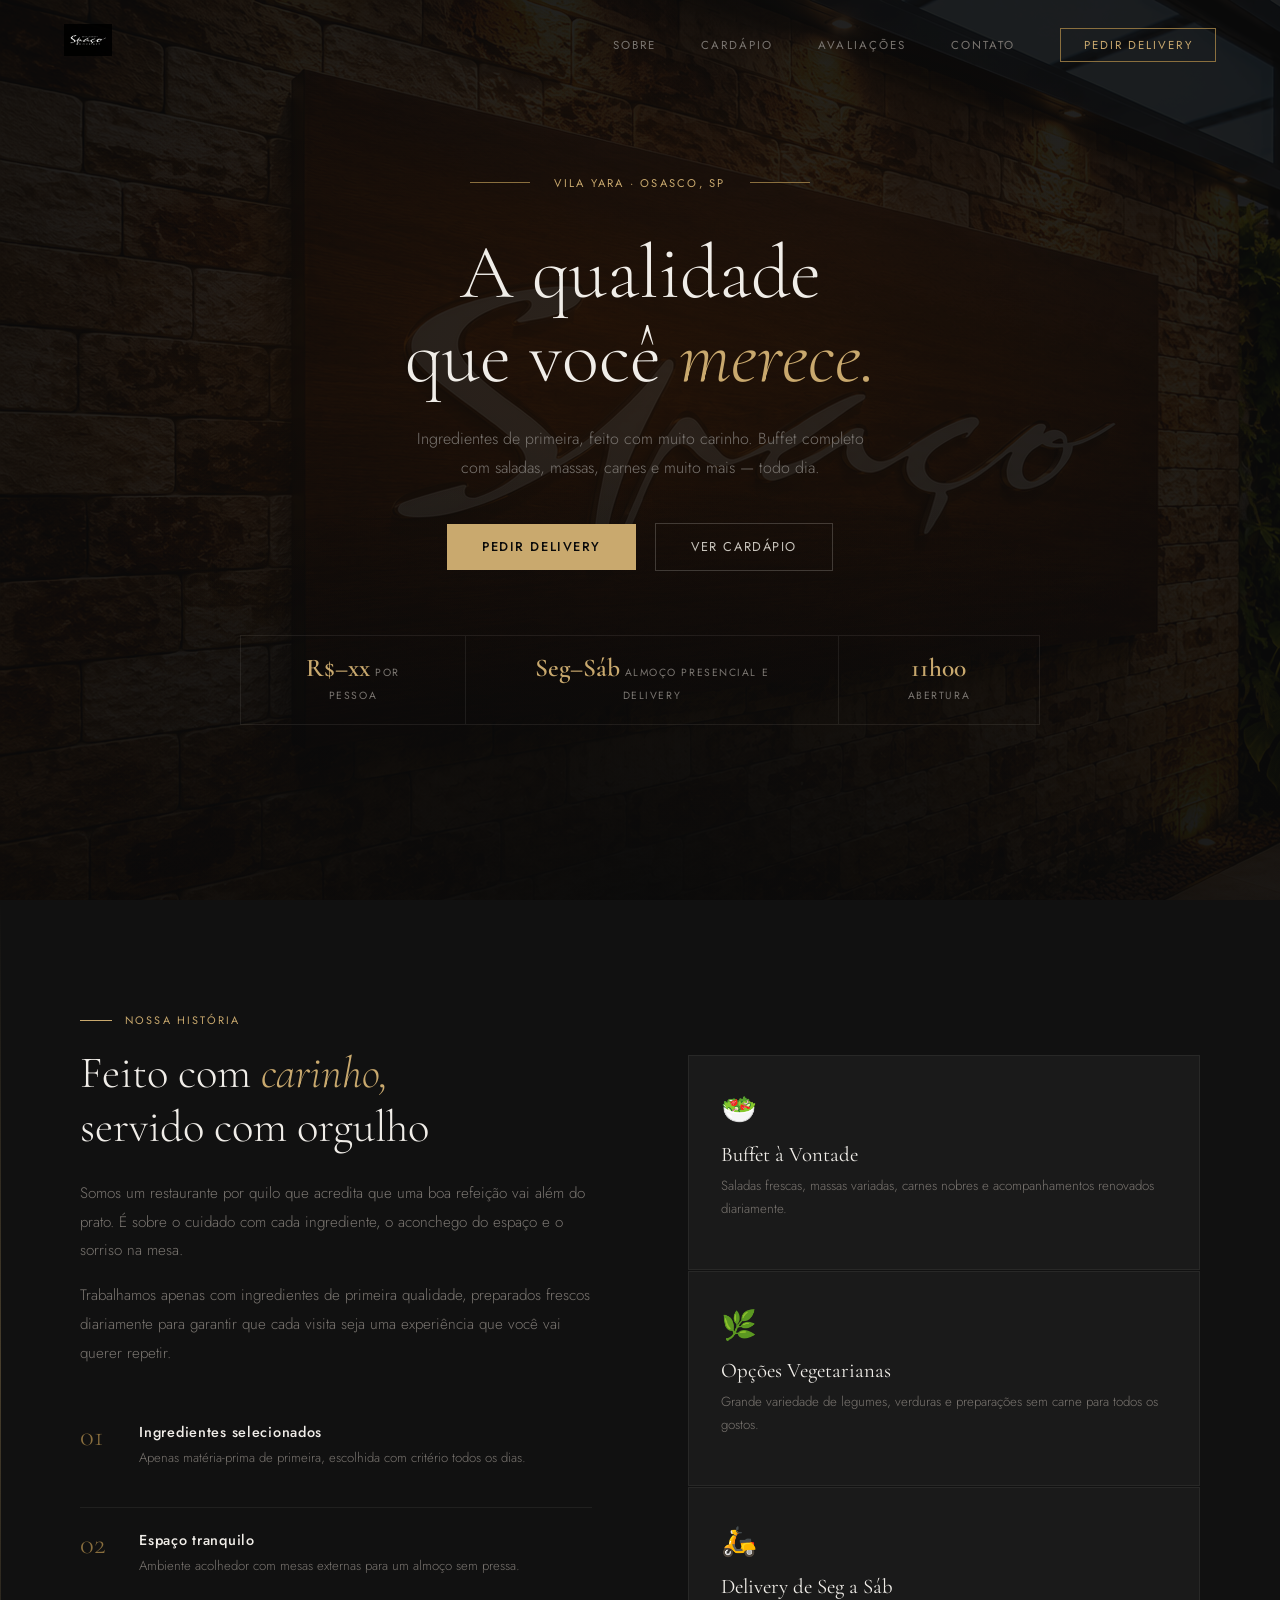
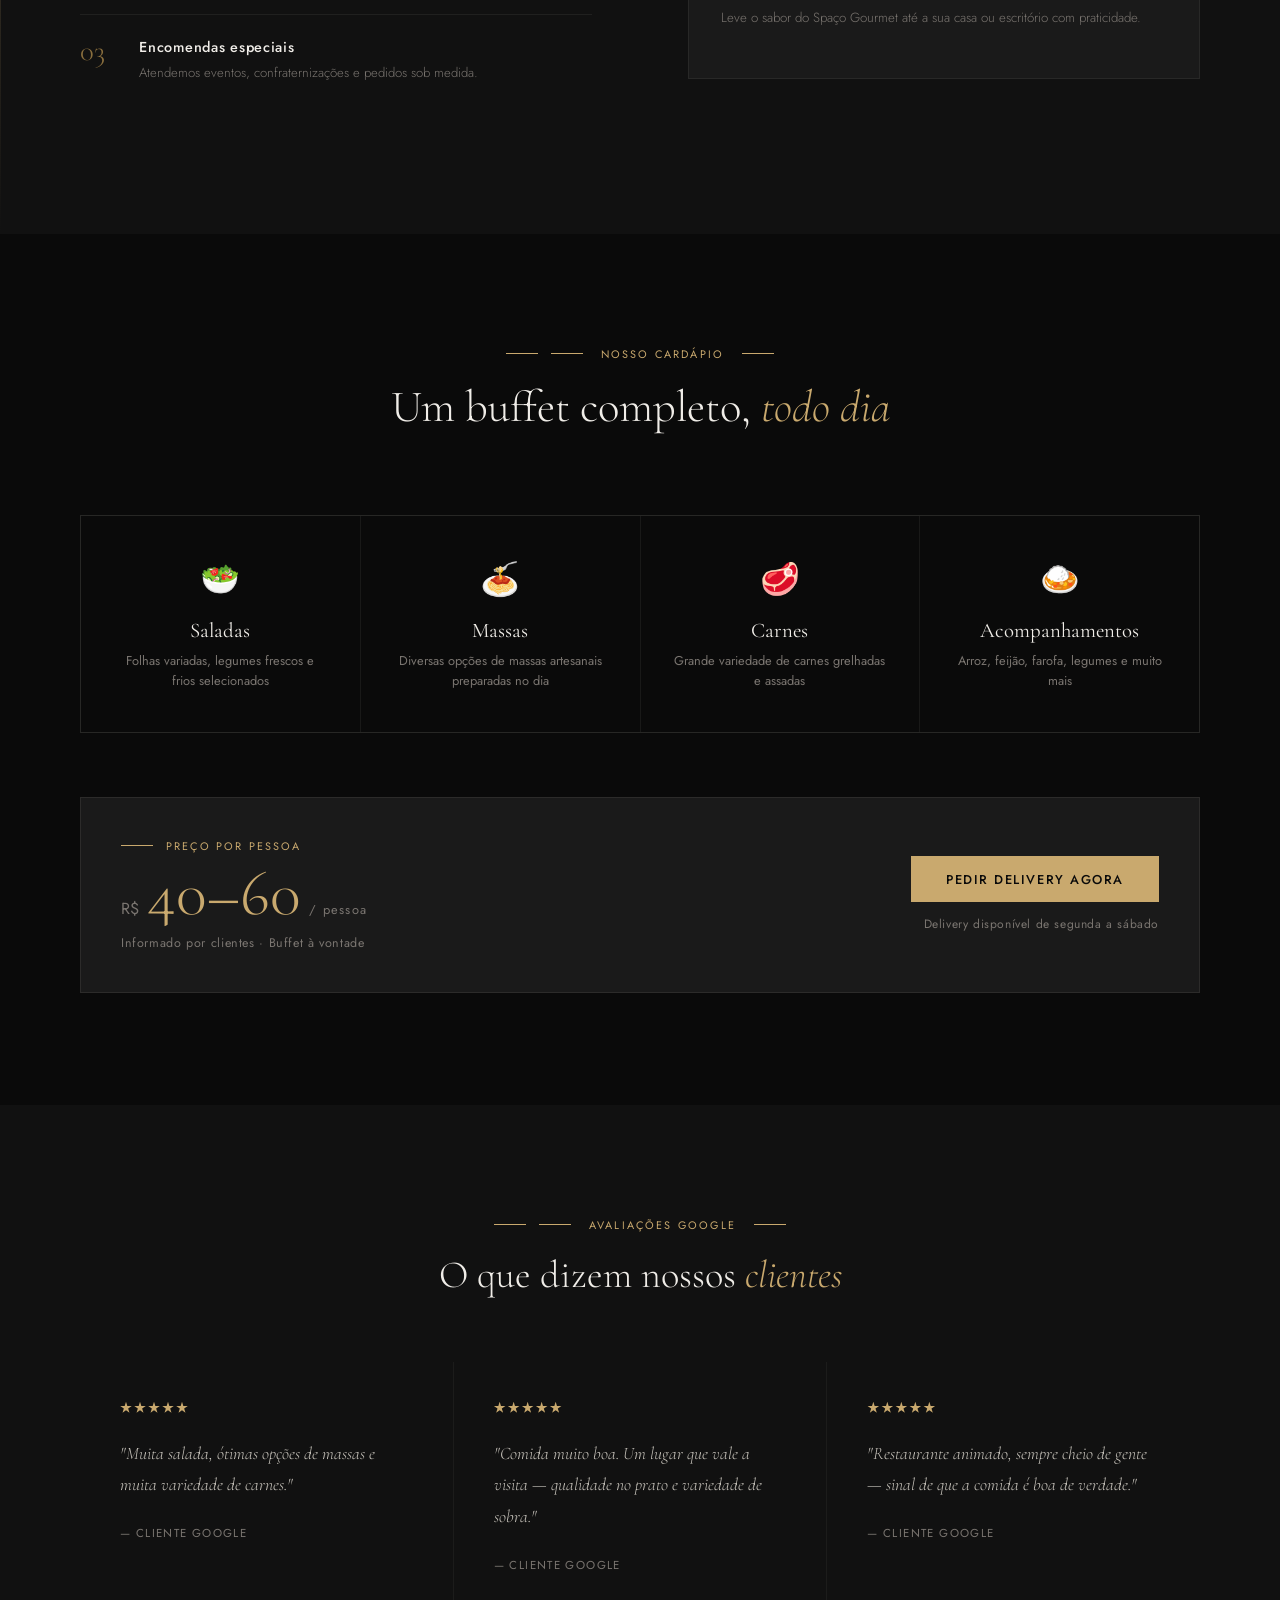
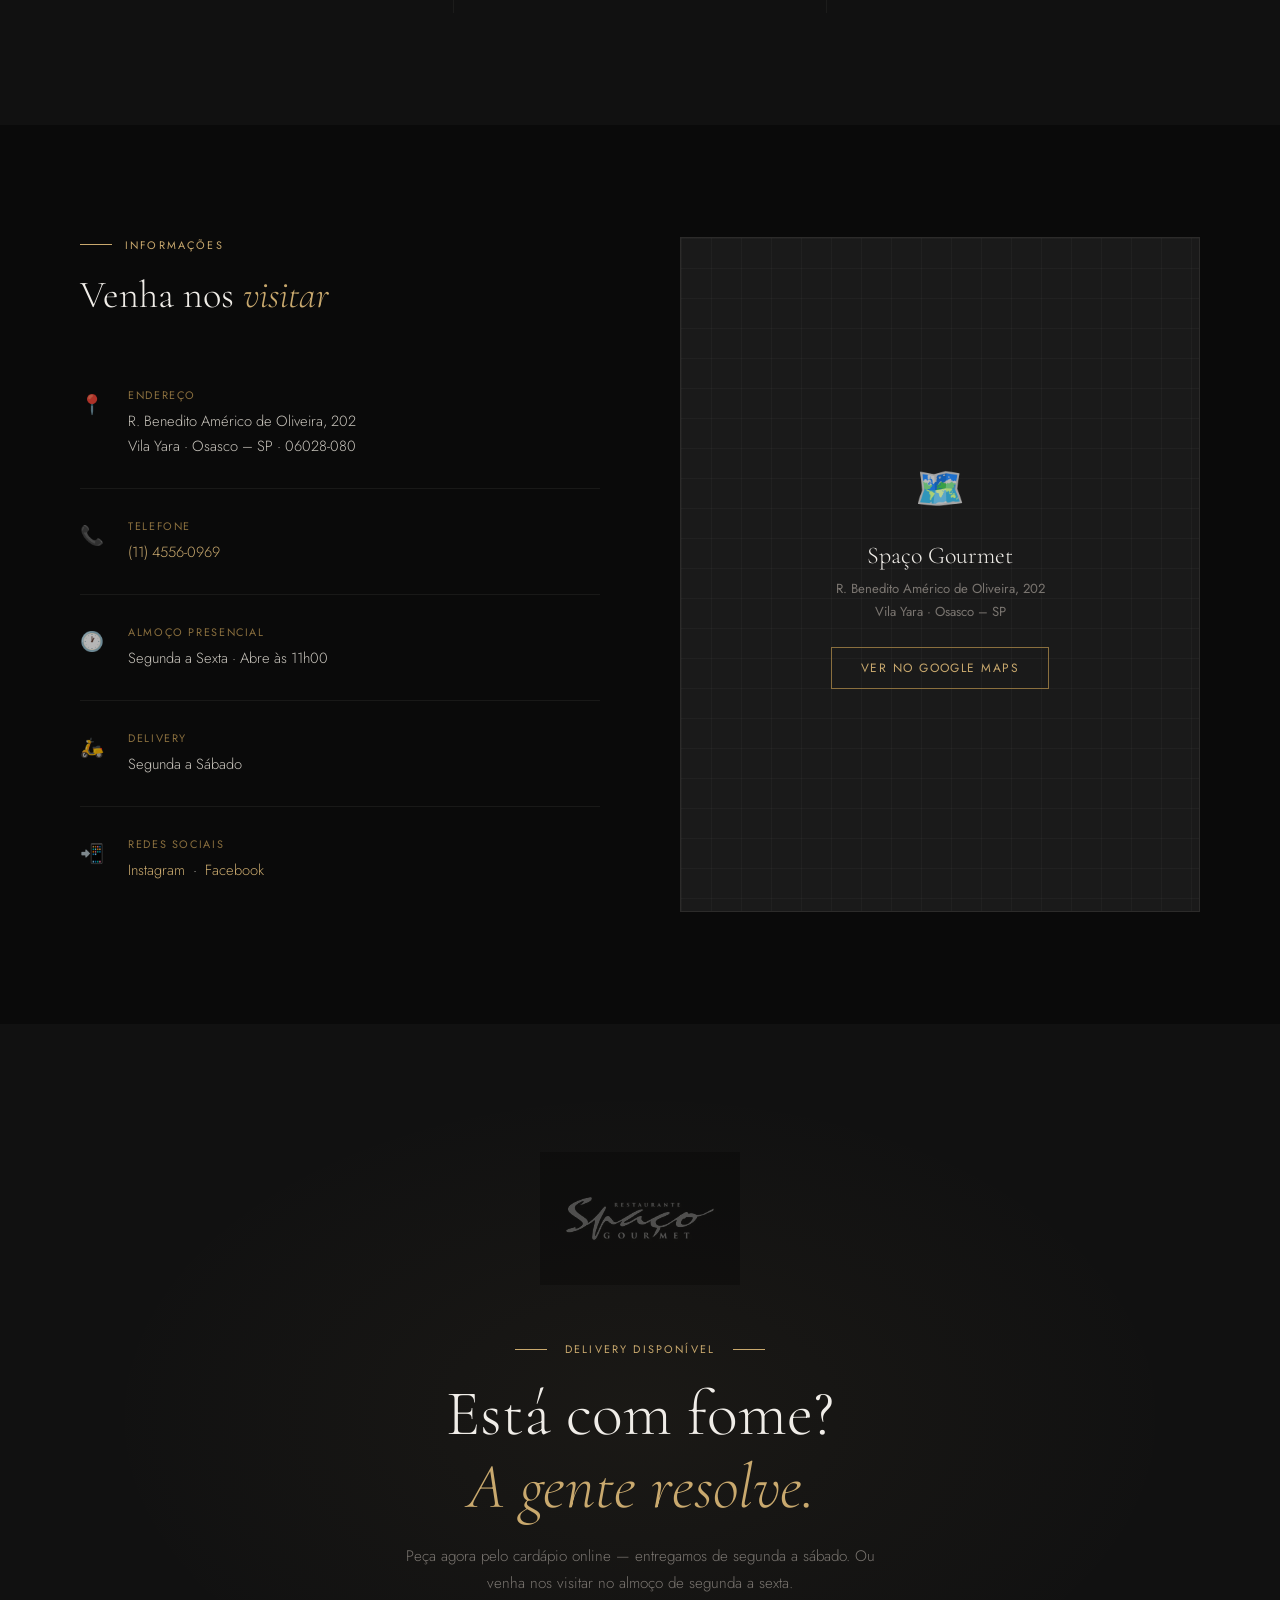
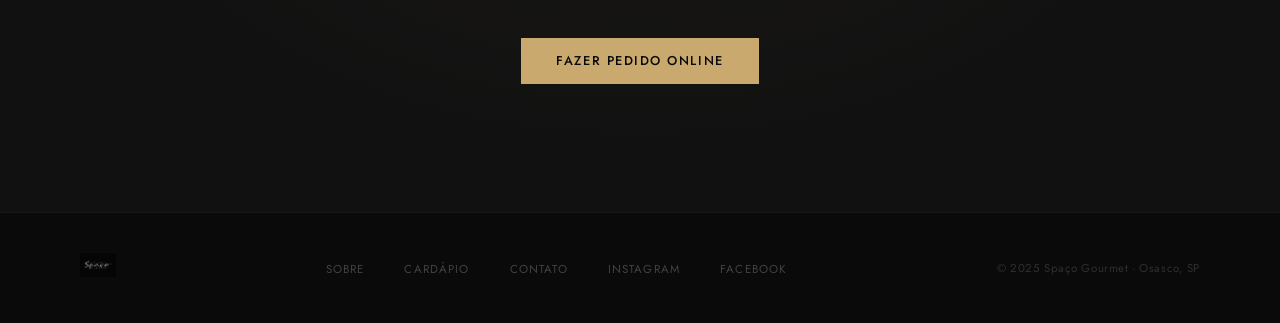
==== index.html @ a215fecb "primeiro commit" ====
<!DOCTYPE html>
<html lang="pt-BR">
<head>
<meta charset="UTF-8">
<meta name="viewport" content="width=device-width, initial-scale=1.0">
<title>Spaço Gourmet Restaurante</title>
<link rel="preconnect" href="https://fonts.googleapis.com">
<link href="https://fonts.googleapis.com/css2?family=Cormorant+Garamond:ital,wght@0,300;0,400;0,600;1,300;1,400&family=Jost:wght@300;400;500&display=swap" rel="stylesheet">
<link rel="stylesheet" href="assets/css/home.css">
</head>
<body>

<nav id="nav">
  <a href="#" class="nav-logo"><img src="[data-uri]" alt="Spaço Gourmet Restaurante"></a>
  <ul class="nav-links">
    <li><a href="#sobre">Sobre</a></li>
    <li><a href="#cardapio">Cardápio</a></li>
    <li><a href="#avaliacoes">Avaliações</a></li>
    <li><a href="#contato">Contato</a></li>
    <li><a href="https://pedido.anota.ai/cart?access_token=eyJhbGciOiJIUzI1NiIsInR5cCI6IkpXVCJ9.eyJpZGNsaWVudCI6IjY3OTEwYTFlM2VjZjJmMDAxMDUzMmM5YiIsImlkcGFnZSI6IjY3NDljMWNjMTE3Y2YwMDAxOTgwY2Q4NSIsImlhdCI6MTczNzczNzMyNX0.fIODu4HVUvWl1i528f33wzNAoRnp4BIm-dpuX-pwweQ" class="nav-cta" target="_blank">Pedir Delivery</a></li>
  </ul>
</nav>

<!-- HERO -->
<section class="hero">
  <div class="hero-bg"></div>
  <div class="hero-lines"></div>
  <div class="hero-vignette"></div>
  <div class="hero-content">
    <div class="hero-divider">
      <span></span>
      <p>Vila Yara · Osasco, SP</p>
      <span></span>
    </div>
    <h1>A qualidade<br>que você <em>merece.</em></h1>
    <p class="lead">Ingredientes de primeira, feito com muito carinho. Buffet completo com saladas, massas, carnes e muito mais — todo dia.</p>
    <div class="hero-actions">
      <a href="https://pedido.anota.ai/cart?access_token=eyJhbGciOiJIUzI1NiIsInR5cCI6IkpXVCJ9.eyJpZGNsaWVudCI6IjY3OTEwYTFlM2VjZjJmMDAxMDUzMmM5YiIsImlkcGFnZSI6IjY3NDljMWNjMTE3Y2YwMDAxOTgwY2Q4NSIsImlhdCI6MTczNzczNzMyNX0.fIODu4HVUvWl1i528f33wzNAoRnp4BIm-dpuX-pwweQ" class="btn-gold" target="_blank">Pedir Delivery</a>
      <a href="#cardapio" class="btn-ghost">Ver Cardápio</a>
    </div>
    <ul class="hero-stats">
      <li class="stat-item">
        <span class="stat-num">R$–xx</span>
        <span class="stat-label">por pessoa</span>
      </li>
      <li class="stat-item">
        <span class="stat-num">Seg–Sáb</span>
        <span class="stat-label">almoço presencial e Delivery</span>
      </li>
      <li class="stat-item">
        <span class="stat-num">11h00</span>
        <span class="stat-label">abertura</span>
      </li>
      
    </ul>
  </div>
</section>

<!-- SOBRE -->
<section class="about" id="sobre">
  <div>
    <span class="label-tag">Nossa história</span>
    <h2>Feito com <em>carinho,</em><br>servido com orgulho</h2>
    <p>Somos um restaurante por quilo que acredita que uma boa refeição vai além do prato. É sobre o cuidado com cada ingrediente, o aconchego do espaço e o sorriso na mesa.</p>
    <p>Trabalhamos apenas com ingredientes de primeira qualidade, preparados frescos diariamente para garantir que cada visita seja uma experiência que você vai querer repetir.</p>
    <div class="about-features">
      <div class="af-item reveal">
        <div class="af-num">01</div>
        <div class="af-text">
          <h4>Ingredientes selecionados</h4>
          <p>Apenas matéria-prima de primeira, escolhida com critério todos os dias.</p>
        </div>
      </div>
      <div class="af-item reveal">
        <div class="af-num">02</div>
        <div class="af-text">
          <h4>Espaço tranquilo</h4>
          <p>Ambiente acolhedor com mesas externas para um almoço sem pressa.</p>
        </div>
      </div>
      <div class="af-item reveal">
        <div class="af-num">03</div>
        <div class="af-text">
          <h4>Encomendas especiais</h4>
          <p>Atendemos eventos, confraternizações e pedidos sob medida.</p>
        </div>
      </div>
    </div>
  </div>
  <div class="about-right">
    <div class="about-card reveal">
      <span class="card-icon">🥗</span>
      <h3>Buffet à Vontade</h3>
      <p>Saladas frescas, massas variadas, carnes nobres e acompanhamentos renovados diariamente.</p>
    </div>
    <div class="about-card reveal">
      <span class="card-icon">🌿</span>
      <h3>Opções Vegetarianas</h3>
      <p>Grande variedade de legumes, verduras e preparações sem carne para todos os gostos.</p>
    </div>
    <div class="about-card reveal">
      <span class="card-icon">🛵</span>
      <h3>Delivery de Seg a Sáb</h3>
      <p>Leve o sabor do Spaço Gourmet até a sua casa ou escritório com praticidade.</p>
    </div>
  </div>
</section>

<!-- CARDÁPIO -->
<section class="menu" id="cardapio">
  <div class="menu-header">
    <div class="label-tag" style="justify-content:center;"><span style="width:2rem;height:1px;background:var(--gold);display:block;"></span>&nbsp;Nosso cardápio&nbsp;<span style="width:2rem;height:1px;background:var(--gold);display:block;"></span></div>
    <h2 style="font-family:'Cormorant Garamond',serif;font-size:clamp(2rem,3.5vw,3rem);font-weight:300;color:var(--off-white);line-height:1.2;">Um buffet completo, <em style="font-style:italic;color:var(--gold);">todo dia</em></h2>
  </div>
  <div class="menu-grid">
    <div class="menu-item reveal">
      <span class="mi-icon">🥗</span>
      <h3>Saladas</h3>
      <p>Folhas variadas, legumes frescos e frios selecionados</p>
    </div>
    <div class="menu-item reveal">
      <span class="mi-icon">🍝</span>
      <h3>Massas</h3>
      <p>Diversas opções de massas artesanais preparadas no dia</p>
    </div>
    <div class="menu-item reveal">
      <span class="mi-icon">🥩</span>
      <h3>Carnes</h3>
      <p>Grande variedade de carnes grelhadas e assadas</p>
    </div>
    <div class="menu-item reveal">
      <span class="mi-icon">🍛</span>
      <h3>Acompanhamentos</h3>
      <p>Arroz, feijão, farofa, legumes e muito mais</p>
    </div>
  </div>
  <div class="menu-cta-row">
    <div>
      <div class="label-tag" style="margin-bottom:0.5rem;">Preço por pessoa</div>
      <div class="price-display">
        <span class="currency">R$</span>
        <span class="amount">40–60</span>
        <span class="suffix">/ pessoa</span>
      </div>
      <p style="font-size:0.78rem;color:var(--silver-dim);margin-top:0.5rem;letter-spacing:0.05em;">Informado por clientes · Buffet à vontade</p>
    </div>
    <div style="display:flex;flex-direction:column;gap:0.8rem;align-items:flex-end;">
      <a href="https://pedido.anota.ai/cart?access_token=eyJhbGciOiJIUzI1NiIsInR5cCI6IkpXVCJ9.eyJpZGNsaWVudCI6IjY3OTEwYTFlM2VjZjJmMDAxMDUzMmM5YiIsImlkcGFnZSI6IjY3NDljMWNjMTE3Y2YwMDAxOTgwY2Q4NSIsImlhdCI6MTczNzczNzMyNX0.fIODu4HVUvWl1i528f33wzNAoRnp4BIm-dpuX-pwweQ" class="btn-gold" target="_blank">Pedir Delivery Agora</a>
      <p style="font-size:0.75rem;color:var(--silver-dim);letter-spacing:0.05em;text-align:right;">Delivery disponível de segunda a sábado</p>
    </div>
  </div>
</section>

<!-- AVALIAÇÕES -->
<section class="reviews" id="avaliacoes">
  <div class="reviews-header">
    <div class="label-tag" style="justify-content:center;"><span style="width:2rem;height:1px;background:var(--gold);display:block;"></span>&nbsp;Avaliações Google&nbsp;<span style="width:2rem;height:1px;background:var(--gold);display:block;"></span></div>
    <h2 style="font-family:'Cormorant Garamond',serif;font-size:clamp(2rem,3vw,2.8rem);font-weight:300;color:var(--off-white);">O que dizem nossos <em style="font-style:italic;color:var(--gold);">clientes</em></h2>
  </div>
  <div class="reviews-grid">
    <div class="review-card reveal">
      <div class="r-stars"><div class="r-star"></div><div class="r-star"></div><div class="r-star"></div><div class="r-star"></div><div class="r-star"></div></div>
      <p class="r-text">"Muita salada, ótimas opções de massas e muita variedade de carnes."</p>
      <div class="r-author">— Cliente Google</div>
    </div>
    <div class="review-card reveal">
      <div class="r-stars"><div class="r-star"></div><div class="r-star"></div><div class="r-star"></div><div class="r-star"></div><div class="r-star"></div></div>
      <p class="r-text">"Comida muito boa. Um lugar que vale a visita — qualidade no prato e variedade de sobra."</p>
      <div class="r-author">— Cliente Google</div>
    </div>
    <div class="review-card reveal">
      <div class="r-stars"><div class="r-star"></div><div class="r-star"></div><div class="r-star"></div><div class="r-star"></div><div class="r-star"></div></div>
      <p class="r-text">"Restaurante animado, sempre cheio de gente — sinal de que a comida é boa de verdade."</p>
      <div class="r-author">— Cliente Google</div>
    </div>
  </div>
</section>

<!-- CONTATO -->
<section class="info" id="contato">
  <div>
    <div class="label-tag">Informações</div>
    <h2 style="font-family:'Cormorant Garamond',serif;font-size:clamp(2rem,3vw,2.8rem);font-weight:300;color:var(--off-white);line-height:1.2;margin-bottom:2.5rem;">Venha nos <em style="font-style:italic;color:var(--gold);">visitar</em></h2>
    <div>
      <div class="info-row">
        <span class="ir-icon">📍</span>
        <div>
          <div class="ir-label">Endereço</div>
          <div class="ir-value">R. Benedito Américo de Oliveira, 202<br>Vila Yara · Osasco – SP · 06028-080</div>
        </div>
      </div>
      <div class="info-row">
        <span class="ir-icon">📞</span>
        <div>
          <div class="ir-label">Telefone</div>
          <div class="ir-value"><a href="tel:1145560969">(11) 4556-0969</a></div>
        </div>
      </div>
      <div class="info-row">
        <span class="ir-icon">🕐</span>
        <div>
          <div class="ir-label">Almoço presencial</div>
          <div class="ir-value">Segunda a Sexta · Abre às 11h00</div>
        </div>
      </div>
      <div class="info-row">
        <span class="ir-icon">🛵</span>
        <div>
          <div class="ir-label">Delivery</div>
          <div class="ir-value">Segunda a Sábado</div>
        </div>
      </div>
      <div class="info-row">
        <span class="ir-icon">📲</span>
        <div>
          <div class="ir-label">Redes sociais</div>
          <div class="ir-value">
            <a href="https://www.instagram.com/spacogourmetrestaurante/" target="_blank">Instagram</a> &nbsp;·&nbsp;
            <a href="https://www.facebook.com/spacogourmetrestaurante/" target="_blank">Facebook</a>
          </div>
        </div>
      </div>
    </div>
  </div>
  <div class="map-block">
    <span class="map-pin">🗺️</span>
    <h3>Spaço Gourmet</h3>
    <p>R. Benedito Américo de Oliveira, 202<br>Vila Yara · Osasco – SP</p>
    <a href="https://www.google.com/maps/search/?api=1&query=Spa%C3%A7o+Gourmet+Osasco+R.+Benedito+Am%C3%A9rico+de+Oliveira+202" target="_blank">Ver no Google Maps</a>
  </div>
</section>

<!-- CTA FINAL -->
<section class="cta-final">
  <img class="logo-bottom" src="[data-uri]" alt="">
  <div class="label-tag" style="justify-content:center;"><span style="width:2rem;height:1px;background:var(--gold);display:block;"></span>&nbsp;Delivery disponível&nbsp;<span style="width:2rem;height:1px;background:var(--gold);display:block;"></span></div>
  <h2>Está com fome?<br><em>A gente resolve.</em></h2>
  <p>Peça agora pelo cardápio online — entregamos de segunda a sábado. Ou venha nos visitar no almoço de segunda a sexta.</p>
  <a href="https://pedido.anota.ai/cart?access_token=eyJhbGciOiJIUzI1NiIsInR5cCI6IkpXVCJ9.eyJpZGNsaWVudCI6IjY3OTEwYTFlM2VjZjJmMDAxMDUzMmM5YiIsImlkcGFnZSI6IjY3NDljMWNjMTE3Y2YwMDAxOTgwY2Q4NSIsImlhdCI6MTczNzczNzMyNX0.fIODu4HVUvWl1i528f33wzNAoRnp4BIm-dpuX-pwweQ" class="btn-gold" target="_blank">Fazer Pedido Online</a>
</section>

<footer>
  <div class="footer-logo"><img src="[data-uri]" alt="Spaço Gourmet"></div>
  <ul class="footer-links">
    <li><a href="#sobre">Sobre</a></li>
    <li><a href="#cardapio">Cardápio</a></li>
    <li><a href="#contato">Contato</a></li>
    <li><a href="https://www.instagram.com/spacogourmetrestaurante/" target="_blank">Instagram</a></li>
    <li><a href="https://www.facebook.com/spacogourmetrestaurante/" target="_blank">Facebook</a></li>
  </ul>
  <div class="footer-copy">© 2025 Spaço Gourmet · Osasco, SP</div>
</footer>

<script>
const nav=document.getElementById('nav');
window.addEventListener('scroll',()=>{nav.classList.toggle('scrolled',window.scrollY>60);});
const obs=new IntersectionObserver((entries)=>{entries.forEach(e=>{if(e.isIntersecting)e.target.classList.add('visible');});},{threshold:0.12});
document.querySelectorAll('.reveal').forEach(el=>obs.observe(el));
</script>
</body>
</html>
---- assets/css/home.css ----
*,
*::before,
*::after {
    margin: 0;
    padding: 0;
    box-sizing: border-box;
}

:root {
    --black: #0A0A0A;
    --black2: #111111;
    --black3: #1A1A1A;
    --off-white: #F0EDE8;
    --silver: #C8C4BC;
    --silver-dim: #7A7570;
    --gold: #C9A96E;
    --gold-dim: #8A6F3E;
    --terracota: #B85C38;
    --red-soft: #C4604A;
}

html {
    scroll-behavior: smooth;
}

body {
    font-family: 'Jost', sans-serif;
    background: var(--black);
    color: var(--off-white);
    overflow-x: hidden;
}

/* NAV */
nav {
    position: fixed;
    top: 0;
    left: 0;
    right: 0;
    z-index: 100;
    display: flex;
    align-items: center;
    justify-content: space-between;
    padding: 1.5rem 4rem;
    transition: background 0.5s, border-color 0.5s;
    border-bottom: 1px solid transparent;
}

nav.scrolled {
    background: rgba(10, 10, 10, 0.92);
    backdrop-filter: blur(20px);
    border-color: rgba(200, 196, 188, 0.12);
}

.nav-logo img {
    height: 32px;
    opacity: 0.9;
    filter: brightness(1.1);
}

.nav-links {
    display: flex;
    gap: 2.8rem;
    list-style: none;
}

.nav-links a {
    text-decoration: none;
    color: var(--silver-dim);
    font-size: 0.72rem;
    font-weight: 400;
    letter-spacing: 0.18em;
    text-transform: uppercase;
    transition: color 0.25s;
}

.nav-links a:hover {
    color: var(--off-white);
}

.nav-cta {
    background: transparent;
    color: var(--gold) !important;
    border: 1px solid var(--gold-dim) !important;
    padding: 0.5rem 1.4rem;
    border-radius: 0;
    transition: background 0.25s, color 0.25s !important;
}

.nav-cta:hover {
    background: var(--gold) !important;
    color: var(--black) !important;
}

/* HERO */
.hero {
    min-height: 100vh;
    display: grid;
    grid-template-rows: 1fr;
    position: relative;
    overflow: hidden;
    align-items: center;
    justify-items: center;
    text-align: center;
    padding: 0 2rem;
}

.hero-bg {
    position: absolute;
    inset: 0;
    background: radial-gradient(ellipse 70% 60% at 50% 40%, #1a1008 0%, var(--black) 70%);

}

.hero-lines {
    position: absolute;
    inset: 0;
    opacity: 0.09;
    background-image: url('../img/images.png');

}

.hero-vignette {
    position: absolute;
    inset: 0;
    background: radial-gradient(ellipse 100% 80% at 50% 100%, rgba(10, 10, 10, 0.9) 0%, transparent 60%);
}

.hero-content {
    position: relative;
    z-index: 2;
    max-width: 800px;
}

.hero-logo {
    display: block;
    margin: 0 auto 3rem;
    width: min(480px, 80vw);
    opacity: 0;
    animation: fadeDown 1.2s cubic-bezier(0.16, 1, 0.3, 1) 0.2s forwards;
}

.hero-divider {
    display: flex;
    align-items: center;
    justify-content: center;
    gap: 1.5rem;
    margin-bottom: 2.5rem;
    opacity: 0;
    animation: fadeUp 1s ease 0.8s forwards;
}

.hero-divider span {
    display: block;
    width: 60px;
    height: 1px;
    background: var(--gold-dim);
}

.hero-divider p {
    font-size: 0.7rem;
    letter-spacing: 0.2em;
    text-transform: uppercase;
    color: var(--gold);
    font-weight: 400;
}

.hero h1 {
    font-family: 'Cormorant Garamond', serif;
    font-size: clamp(3rem, 6vw, 5.5rem);
    font-weight: 300;
    line-height: 1.1;
    color: var(--off-white);
    margin-bottom: 1.5rem;
    opacity: 0;
    animation: fadeUp 1s ease 1s forwards;
}

.hero h1 em {
    font-style: italic;
    color: var(--gold);
}

.hero p.lead {
    font-size: 1rem;
    line-height: 1.85;
    color: var(--silver-dim);
    max-width: 480px;
    margin: 0 auto 2.5rem;
    font-weight: 300;
    opacity: 0;
    animation: fadeUp 1s ease 1.1s forwards;
}

.hero-actions {
    display: flex;
    gap: 1.2rem;
    align-items: center;
    justify-content: center;
    flex-wrap: wrap;
    opacity: 0;
    animation: fadeUp 1s ease 1.2s forwards;
}

.btn-gold {
    background: var(--gold);
    color: var(--black);
    padding: 0.85rem 2.2rem;
    border-radius: 0;
    text-decoration: none;
    font-weight: 500;
    font-size: 0.8rem;
    letter-spacing: 0.12em;
    text-transform: uppercase;
    transition: background 0.25s, transform 0.25s;
    display: inline-block;
}

.btn-gold:hover {
    background: var(--off-white);
    transform: translateY(-2px);
}

.btn-ghost {
    color: var(--silver);
    padding: 0.85rem 2.2rem;
    border-radius: 0;
    text-decoration: none;
    font-weight: 400;
    font-size: 0.8rem;
    letter-spacing: 0.12em;
    text-transform: uppercase;
    border: 1px solid rgba(200, 196, 188, 0.25);
    transition: all 0.25s;
    display: inline-block;
}

.btn-ghost:hover {
    border-color: var(--silver);
    color: var(--off-white);
    transform: translateY(-2px);
}

.hero-stats {
    display: flex;
    gap: 0;
    margin-top: 4rem;
    justify-content: center;
    border: 1px solid rgba(200, 196, 188, 0.1);
    opacity: 0;
    animation: fadeUp 1s ease 1.4s forwards;
    width: fit-content;
    margin-left: auto;
    margin-right: auto;
}

.stat-item {
    padding: 1.2rem 2.5rem;
    text-align: center;
    border-right: 1px solid rgba(200, 196, 188, 0.1);
    list-style: none;
}

.stat-item:last-child {
    border-right: none;
}

.stat-num {
    font-family: 'Cormorant Garamond', serif;
    font-size: 1.6rem;
    font-weight: 600;
    color: var(--gold);
    line-height: 1;
}

.stat-label {
    font-size: 0.65rem;
    letter-spacing: 0.15em;
    text-transform: uppercase;
    color: var(--silver-dim);
    margin-top: 4px;
}

@keyframes fadeDown {
    from {
        opacity: 0;
        transform: translateY(-20px);
    }

    to {
        opacity: 1;
        transform: translateY(0);
    }
}

@keyframes fadeUp {
    from {
        opacity: 0;
        transform: translateY(20px);
    }

    to {
        opacity: 1;
        transform: translateY(0);
    }
}

/* DIVIDER ORNAMENT */
.ornament {
    display: flex;
    align-items: center;
    justify-content: center;
    gap: 1.5rem;
    padding: 3rem 0;
}

.ornament span {
    display: block;
    height: 1px;
    background: rgba(200, 196, 188, 0.15);
    flex: 1;
    max-width: 200px;
}

.ornament-diamond {
    width: 8px;
    height: 8px;
    background: var(--gold-dim);
    transform: rotate(45deg);
    flex-shrink: 0;
}

/* ABOUT */
.about {
    padding: 7rem 5rem;
    display: grid;
    grid-template-columns: 1fr 1fr;
    gap: 6rem;
    align-items: center;
    background: var(--black2);
    position: relative;
}

.about::before {
    content: '';
    position: absolute;
    left: 0;
    top: 0;
    bottom: 0;
    width: 1px;
    background: linear-gradient(to bottom, transparent, rgba(201, 169, 110, 0.3), transparent);
}

.label-tag {
    font-size: 0.68rem;
    letter-spacing: 0.2em;
    text-transform: uppercase;
    color: var(--gold);
    font-weight: 400;
    display: flex;
    align-items: center;
    gap: 0.8rem;
    margin-bottom: 1.2rem;
}

.label-tag::before {
    content: '';
    display: block;
    width: 2rem;
    height: 1px;
    background: var(--gold);
}

.about h2 {
    font-family: 'Cormorant Garamond', serif;
    font-size: clamp(2.2rem, 3.5vw, 3.2rem);
    font-weight: 300;
    line-height: 1.2;
    color: var(--off-white);
    margin-bottom: 1.5rem;
}

.about h2 em {
    font-style: italic;
    color: var(--gold);
}

.about p {
    font-size: 0.95rem;
    line-height: 1.9;
    color: var(--silver-dim);
    font-weight: 300;
    margin-bottom: 1rem;
}

.about-features {
    display: flex;
    flex-direction: column;
    gap: 0;
    margin-top: 2rem;
}

.af-item {
    display: flex;
    align-items: flex-start;
    gap: 1.2rem;
    padding: 1.4rem 0;
    border-bottom: 1px solid rgba(200, 196, 188, 0.08);
}

.af-item:last-child {
    border-bottom: none;
}

.af-num {
    font-family: 'Cormorant Garamond', serif;
    font-size: 1.8rem;
    font-weight: 300;
    color: var(--gold-dim);
    line-height: 1;
    flex-shrink: 0;
    width: 2.5rem;
}

.af-text h4 {
    font-size: 0.9rem;
    font-weight: 500;
    color: var(--off-white);
    letter-spacing: 0.05em;
    margin-bottom: 0.3rem;
}

.af-text p {
    font-size: 0.82rem;
    color: var(--silver-dim);
    line-height: 1.6;
}

.about-right {
    display: flex;
    flex-direction: column;
    gap: 1px;
}

.about-card {
    background: var(--black3);
    padding: 2rem;
    border: 1px solid rgba(200, 196, 188, 0.08);
    transition: border-color 0.3s;
}

.about-card:hover {
    border-color: rgba(201, 169, 110, 0.25);
}

.about-card .card-icon {
    font-size: 1.8rem;
    margin-bottom: 0.8rem;
    display: block;
}

.about-card h3 {
    font-family: 'Cormorant Garamond', serif;
    font-size: 1.3rem;
    font-weight: 400;
    color: var(--off-white);
    margin-bottom: 0.5rem;
}

.about-card p {
    font-size: 0.83rem;
    color: var(--silver-dim);
    line-height: 1.7;
}

/* MENU */
.menu {
    padding: 7rem 5rem;
    background: var(--black);
}

.menu-header {
    text-align: center;
    margin-bottom: 5rem;
}

.menu-grid {
    display: grid;
    grid-template-columns: repeat(4, 1fr);
    gap: 1px;
    background: rgba(200, 196, 188, 0.08);
    border: 1px solid rgba(200, 196, 188, 0.08);
}

.menu-item {
    background: var(--black);
    padding: 2.5rem 2rem;
    text-align: center;
    transition: background 0.3s;
    cursor: default;
}

.menu-item:hover {
    background: var(--black3);
}

.menu-item .mi-icon {
    font-size: 2rem;
    display: block;
    margin-bottom: 1rem;
}

.menu-item h3 {
    font-family: 'Cormorant Garamond', serif;
    font-size: 1.3rem;
    font-weight: 400;
    color: var(--off-white);
    margin-bottom: 0.5rem;
}

.menu-item p {
    font-size: 0.8rem;
    color: var(--silver-dim);
    line-height: 1.6;
}

.menu-cta-row {
    display: flex;
    align-items: center;
    justify-content: space-between;
    margin-top: 4rem;
    padding: 2.5rem;
    border: 1px solid rgba(200, 196, 188, 0.1);
    background: var(--black3);
    flex-wrap: wrap;
    gap: 2rem;
}

.price-display {
    display: flex;
    align-items: baseline;
    gap: 0.5rem;
}

.price-display .currency {
    font-size: 1rem;
    color: var(--silver-dim);
}

.price-display .amount {
    font-family: 'Cormorant Garamond', serif;
    font-size: 4rem;
    font-weight: 300;
    color: var(--gold);
    line-height: 1;
}

.price-display .suffix {
    font-size: 0.8rem;
    color: var(--silver-dim);
    letter-spacing: 0.1em;
}

/* REVIEWS */
.reviews {
    padding: 7rem 5rem;
    background: var(--black2);
}

.reviews-header {
    text-align: center;
    margin-bottom: 4rem;
}

.reviews-grid {
    display: grid;
    grid-template-columns: repeat(3, 1fr);
    gap: 1px;
    background: rgba(200, 196, 188, 0.06);
}

.review-card {
    background: var(--black2);
    padding: 2.5rem;
    transition: background 0.3s;
}

.review-card:hover {
    background: var(--black3);
}

.r-stars {
    display: flex;
    gap: 2px;
    margin-bottom: 1.5rem;
}

.r-star {
    width: 12px;
    height: 12px;
    background: var(--gold);
    clip-path: polygon(50% 0%, 61% 35%, 98% 35%, 68% 57%, 79% 91%, 50% 70%, 21% 91%, 32% 57%, 2% 35%, 39% 35%);
}

.r-text {
    font-family: 'Cormorant Garamond', serif;
    font-size: 1.1rem;
    font-weight: 300;
    color: var(--silver);
    line-height: 1.8;
    font-style: italic;
    margin-bottom: 1.5rem;
}

.r-author {
    font-size: 0.72rem;
    letter-spacing: 0.12em;
    text-transform: uppercase;
    color: var(--silver-dim);
}

/* INFO */
.info {
    padding: 7rem 5rem;
    background: var(--black);
    display: grid;
    grid-template-columns: 1fr 1fr;
    gap: 5rem;
    align-items: start;
}

.info-row {
    display: flex;
    gap: 1.5rem;
    align-items: flex-start;
    padding: 1.8rem 0;
    border-bottom: 1px solid rgba(200, 196, 188, 0.08);
}

.info-row:last-child {
    border-bottom: none;
}

.ir-icon {
    font-size: 1.2rem;
    flex-shrink: 0;
    margin-top: 3px;
    opacity: 0.7;
}

.ir-label {
    font-size: 0.68rem;
    letter-spacing: 0.15em;
    text-transform: uppercase;
    color: var(--gold-dim);
    margin-bottom: 0.4rem;
}

.ir-value {
    font-size: 0.92rem;
    color: var(--silver);
    line-height: 1.7;
    font-weight: 300;
}

.ir-value a {
    color: var(--gold);
    text-decoration: none;
    transition: color 0.2s;
}

.ir-value a:hover {
    color: var(--off-white);
}

.map-block {
    background: var(--black3);
    border: 1px solid rgba(200, 196, 188, 0.1);
    height: 100%;
    min-height: 380px;
    display: flex;
    flex-direction: column;
    align-items: center;
    justify-content: center;
    padding: 3rem;
    text-align: center;
    position: relative;
    overflow: hidden;
}

.map-block::before {
    content: '';
    position: absolute;
    inset: 0;
    background-image:
        linear-gradient(to right, rgba(200, 196, 188, 0.04) 1px, transparent 1px),
        linear-gradient(to bottom, rgba(200, 196, 188, 0.04) 1px, transparent 1px);
    background-size: 30px 30px;
}

.map-block>* {
    position: relative;
    z-index: 2;
}

.map-pin {
    font-size: 2.5rem;
    margin-bottom: 1.5rem;
    display: block;
    opacity: 0.8;
}

.map-block h3 {
    font-family: 'Cormorant Garamond', serif;
    font-size: 1.5rem;
    font-weight: 300;
    color: var(--off-white);
    margin-bottom: 0.5rem;
}

.map-block p {
    font-size: 0.82rem;
    color: var(--silver-dim);
    line-height: 1.7;
    margin-bottom: 1.5rem;
}

.map-block a {
    display: inline-block;
    padding: 0.7rem 1.8rem;
    border: 1px solid var(--gold-dim);
    color: var(--gold);
    font-size: 0.75rem;
    letter-spacing: 0.12em;
    text-transform: uppercase;
    text-decoration: none;
    font-weight: 400;
    transition: all 0.25s;
}

.map-block a:hover {
    background: var(--gold);
    color: var(--black);
}

/* CTA FINAL */
.cta-final {
    padding: 8rem 5rem;
    text-align: center;
    background: var(--black2);
    position: relative;
    overflow: hidden;
}

.cta-final::before {
    content: '';
    position: absolute;
    inset: 0;
    background: radial-gradient(ellipse 60% 60% at 50% 50%, rgba(201, 169, 110, 0.05) 0%, transparent 70%);
}

.cta-final>* {
    position: relative;
    z-index: 2;
}

.cta-final .label-tag {
    justify-content: center;
}

.cta-final .label-tag::before {
    display: none;
}

.cta-final h2 {
    font-family: 'Cormorant Garamond', serif;
    font-size: clamp(2.5rem, 5vw, 4.5rem);
    font-weight: 300;
    color: var(--off-white);
    line-height: 1.15;
    margin-bottom: 1.2rem;
}

.cta-final h2 em {
    font-style: italic;
    color: var(--gold);
}

.cta-final p {
    font-size: 0.95rem;
    color: var(--silver-dim);
    max-width: 480px;
    margin: 0 auto 2.5rem;
    line-height: 1.8;
    font-weight: 300;
}

.cta-final .logo-bottom {
    margin: 0 auto 3.5rem;
    width: 200px;
    opacity: 0.25;
    filter: brightness(1.5);
    display: block;
}

/* FOOTER */
footer {
    background: var(--black);
    padding: 2.5rem 5rem;
    display: flex;
    align-items: center;
    justify-content: space-between;
    flex-wrap: wrap;
    gap: 1.5rem;
    border-top: 1px solid rgba(200, 196, 188, 0.08);
}

.footer-logo img {
    height: 24px;
    opacity: 0.45;
    filter: brightness(1.5);
}

.footer-links {
    display: flex;
    gap: 2.5rem;
    list-style: none;
}

.footer-links a {
    color: rgba(200, 196, 188, 0.3);
    text-decoration: none;
    font-size: 0.72rem;
    letter-spacing: 0.1em;
    text-transform: uppercase;
    transition: color 0.2s;
}

.footer-links a:hover {
    color: var(--silver);
}

.footer-copy {
    color: rgba(200, 196, 188, 0.2);
    font-size: 0.72rem;
    letter-spacing: 0.05em;
}

/* SCROLL FX */
.reveal {
    opacity: 0;
    transform: translateY(24px);
    transition: opacity 0.7s ease, transform 0.7s ease;
}

.reveal.visible {
    opacity: 1;
    transform: translateY(0);
}

.reveal:nth-child(2) {
    transition-delay: 0.1s;
}

.reveal:nth-child(3) {
    transition-delay: 0.2s;
}

.reveal:nth-child(4) {
    transition-delay: 0.3s;
}

@media(max-width:900px) {
    nav {
        padding: 1rem 1.5rem;
    }

    .nav-links {
        display: none;
    }

    .hero {
        padding: 0 1.5rem;
    }

    .about,
    .info {
        grid-template-columns: 1fr;
        gap: 3rem;
        padding: 4rem 1.5rem;
    }

    .menu,
    .reviews,
    .cta-final {
        padding: 4rem 1.5rem;
    }

    .menu-grid {
        grid-template-columns: repeat(2, 1fr);
    }

    .reviews-grid {
        grid-template-columns: 1fr;
    }

    .hero-stats {
        flex-direction: column;
        width: 100%;
    }

    .stat-item {
        border-right: none;
        border-bottom: 1px solid rgba(200, 196, 188, 0.1);
    }

    .stat-item:last-child {
        border-bottom: none;
    }

    .menu-cta-row {
        flex-direction: column;
        align-items: flex-start;
    }

    footer {
        flex-direction: column;
        padding: 2rem 1.5rem;
    }

    .footer-links {
        flex-wrap: wrap;
        gap: 1rem;
    }
}
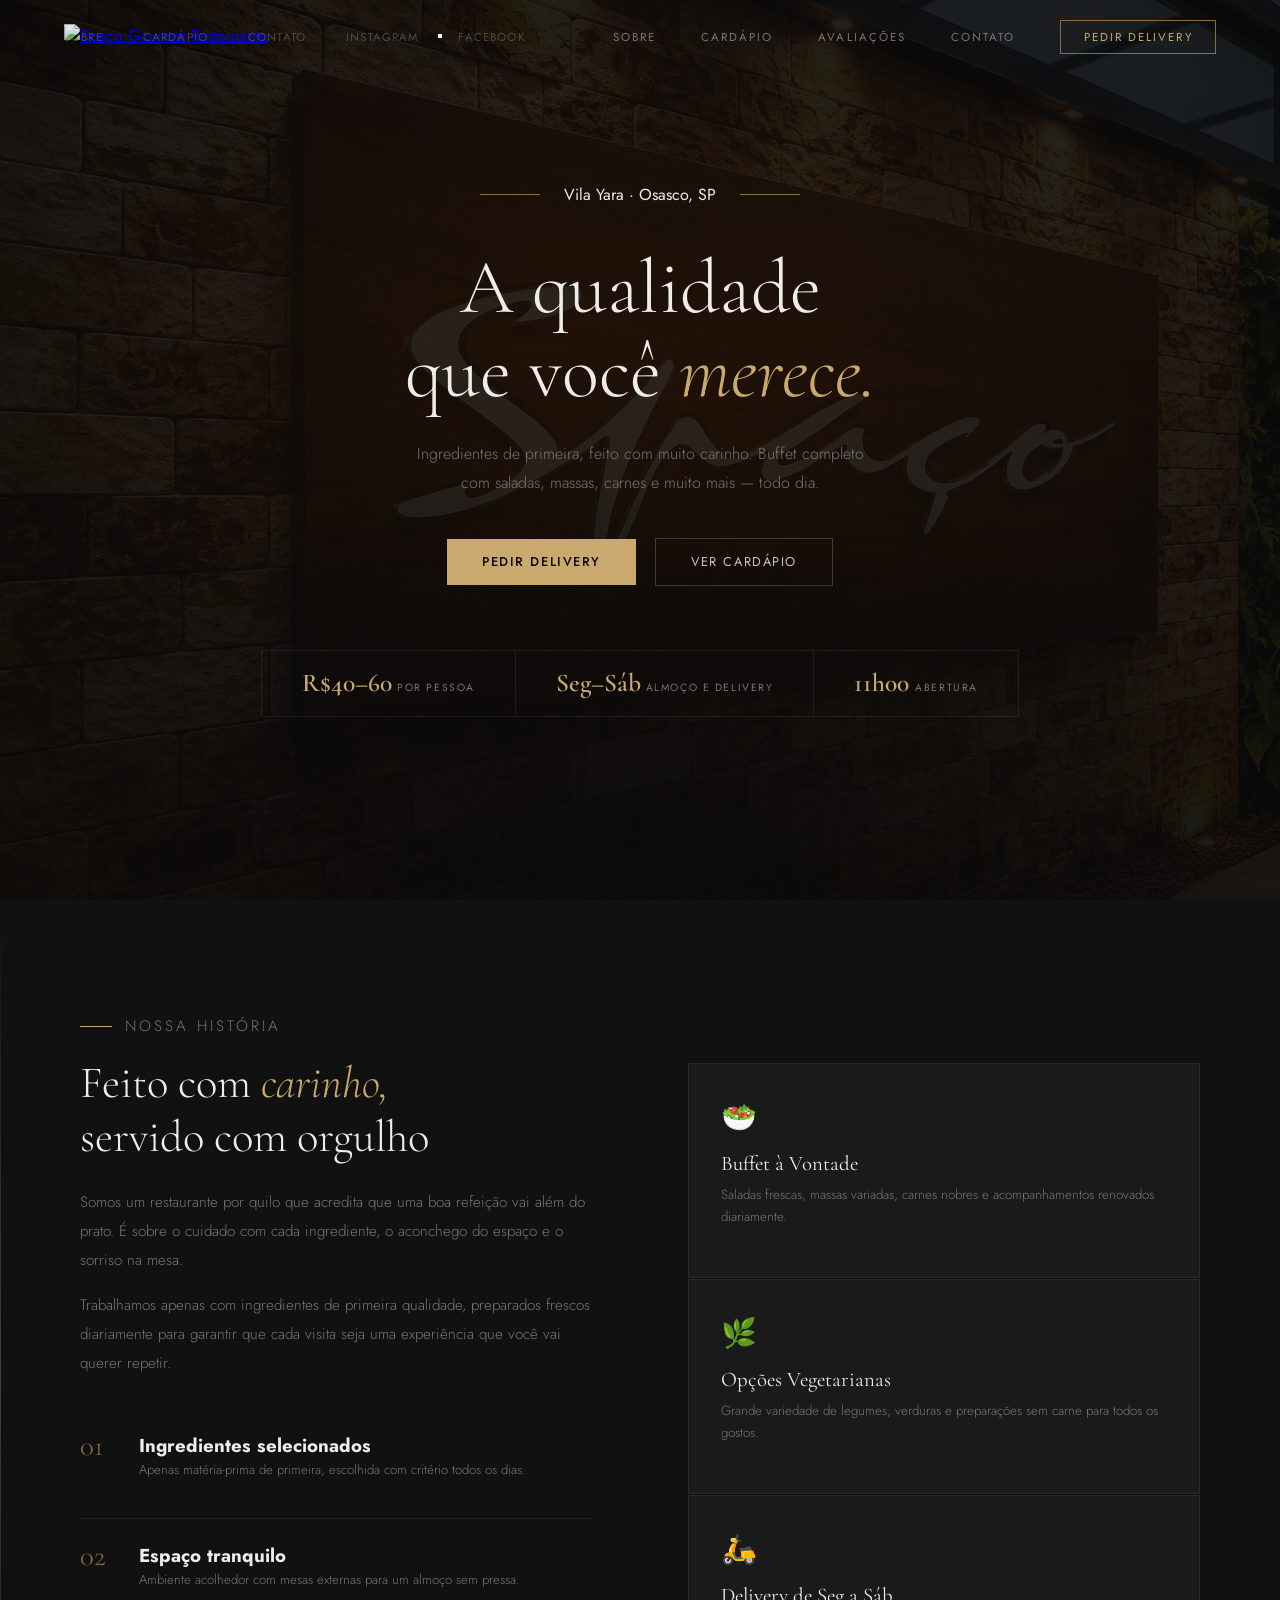
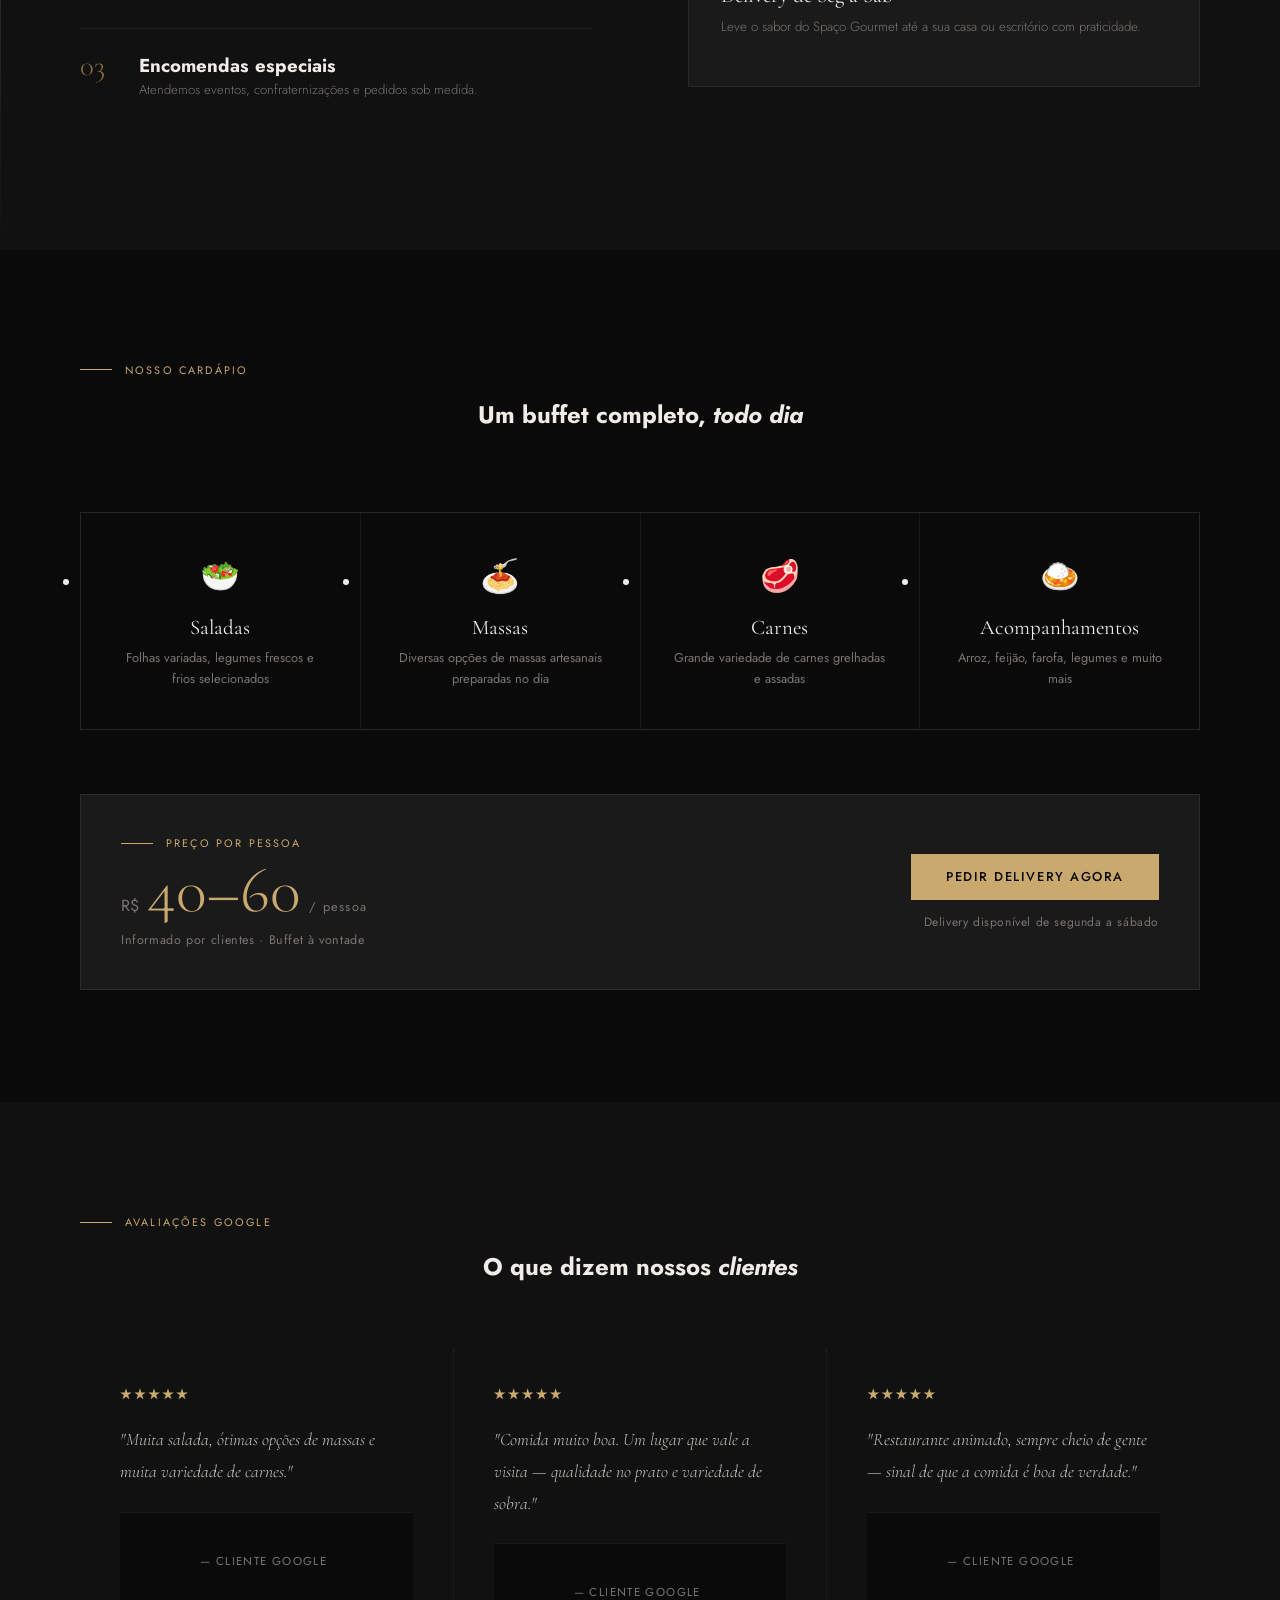
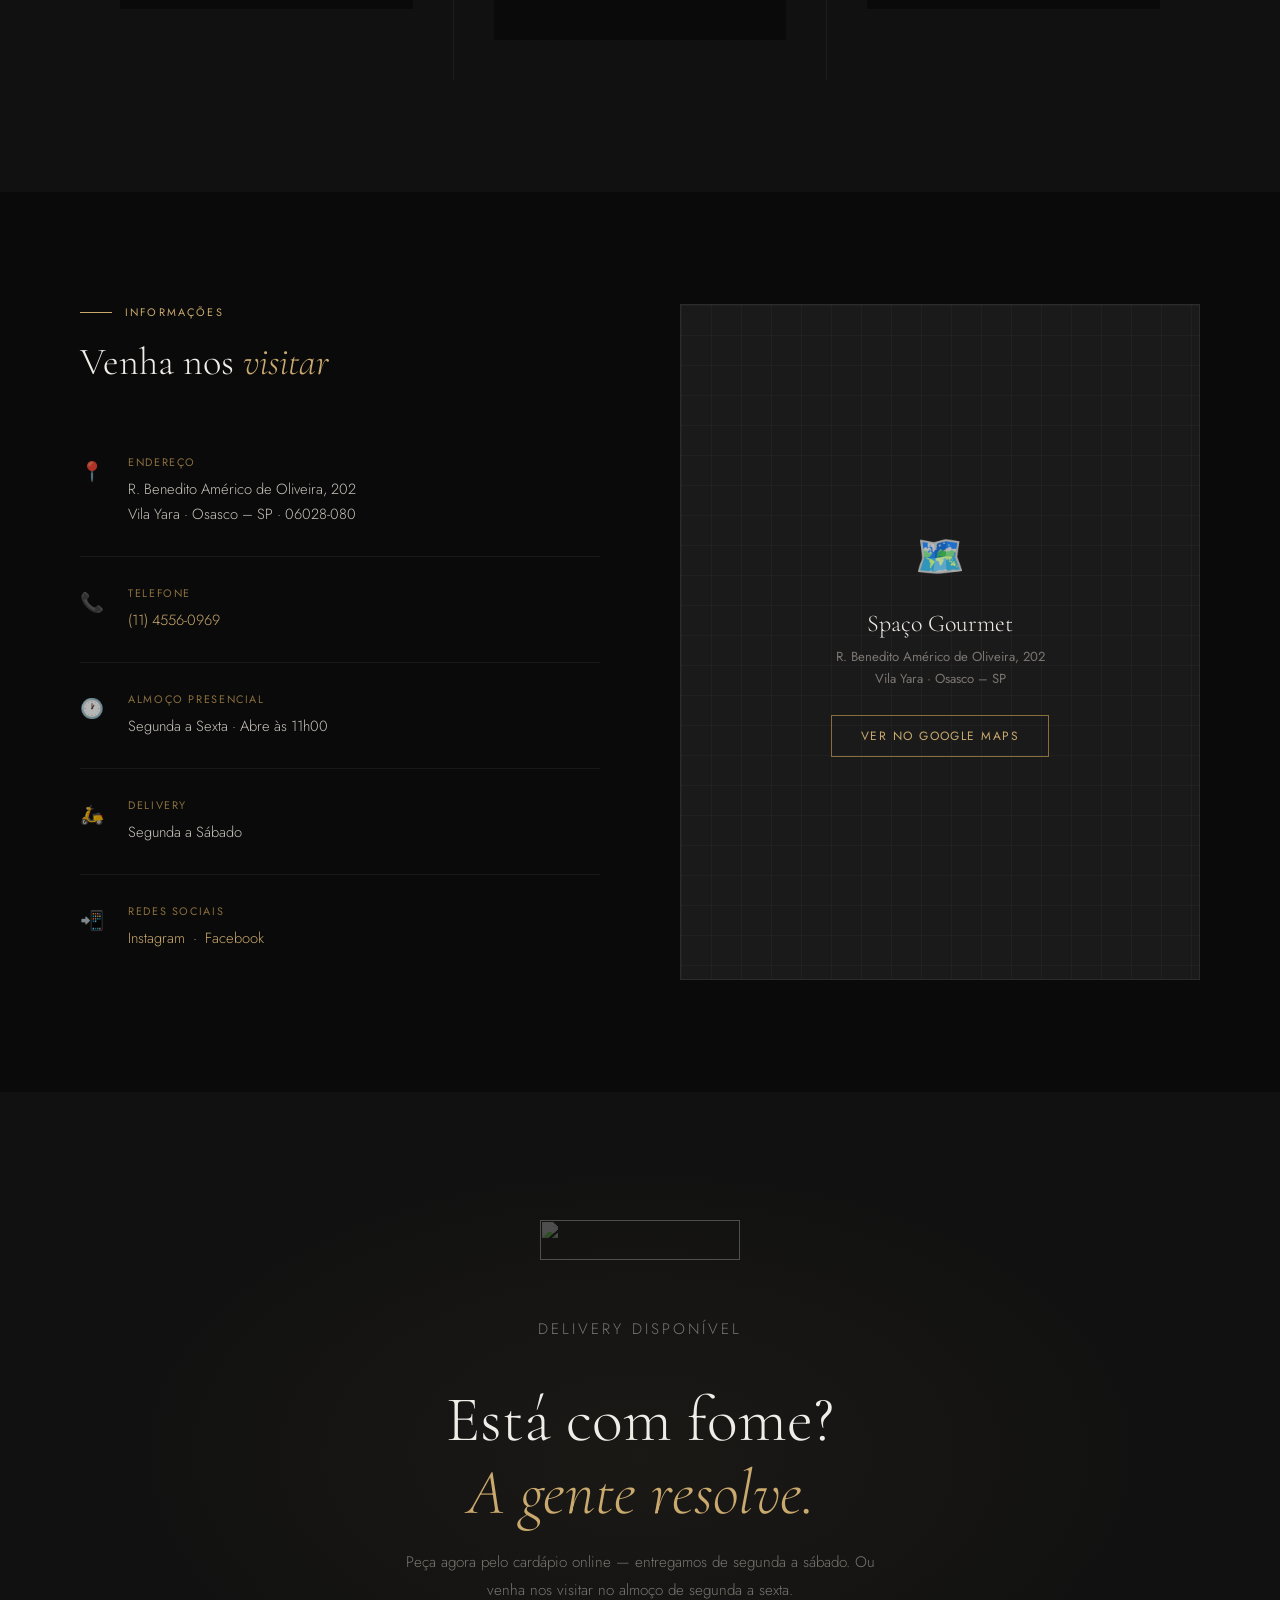
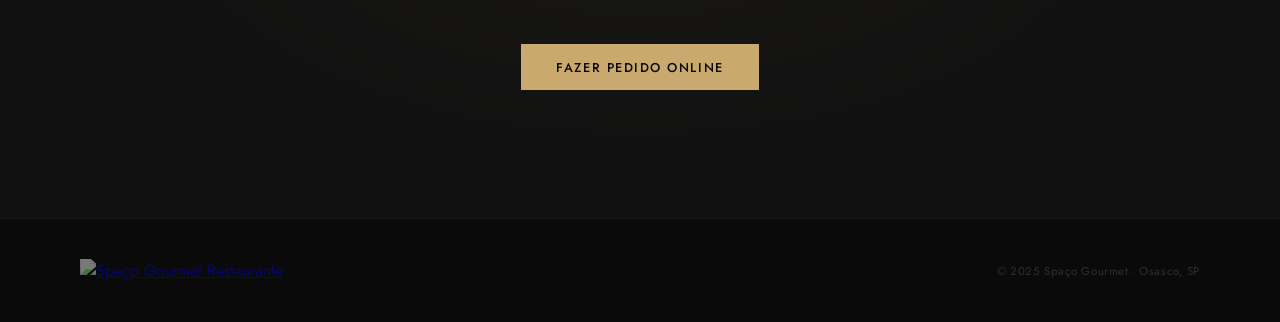
==== commit 60faf413: "primeiro commit" ====
--- a/index.html
+++ b/index.html
@@ -1,261 +1,502 @@
 <!DOCTYPE html>
 <html lang="pt-BR">
 <head>
-<meta charset="UTF-8">
-<meta name="viewport" content="width=device-width, initial-scale=1.0">
-<title>Spaço Gourmet Restaurante</title>
-<link rel="preconnect" href="https://fonts.googleapis.com">
-<link href="https://fonts.googleapis.com/css2?family=Cormorant+Garamond:ital,wght@0,300;0,400;0,600;1,300;1,400&family=Jost:wght@300;400;500&display=swap" rel="stylesheet">
-<link rel="stylesheet" href="assets/css/home.css">
+  <meta charset="UTF-8">
+  <meta name="viewport" content="width=device-width, initial-scale=1.0">
+
+  <!-- ═══ SEO PRIMÁRIO ═══ -->
+  <title>Spaço Gourmet Restaurante | Vila Yara</title>
+  <meta name="description" content="Restaurante por quilo em Osasco, SP. Buffet completo com saladas, massas, carnes e acompanhamentos frescos todo dia. Delivery de segunda a sábado. R. Benedito Américo de Oliveira, 202 – Vila Yara.">
+  <meta name="keywords" content="restaurante osasco, buffet por quilo osasco, almoço osasco, delivery osasco, vila yara restaurante, spaço gourmet">
+  <meta name="author" content="Pedro Oliveira Santos | dabar technology">
+  <meta name="robots" content="index, follow">
+
+  <!-- ═══ OPEN GRAPH (Facebook / WhatsApp / LinkedIn) ═══ -->
+  <meta property="og:type" content="restaurant">
+  <meta property="og:site_name" content="Spaço Gourmet Restaurante">
+  <meta property="og:title" content="Spaço Gourmet – Buffet por Quilo em Osasco">
+  <meta property="og:description" content="Ingredientes de primeira, feito com muito carinho. Buffet completo com saladas, massas, carnes e muito mais. Delivery de segunda a sábado.">
+  <meta property="og:url" content="https://spacogourmet.com.br/">
+  <meta property="og:image" content="https://spacogourmet.com.br/assets/img/og-image.jpg">
+  <meta property="og:image:width" content="1200">
+  <meta property="og:image:height" content="630">
+  <meta property="og:image:alt" content="Buffet do Spaço Gourmet Restaurante em Osasco">
+  <meta property="og:locale" content="pt_BR">
+
+  <!-- ═══ TWITTER CARD ═══ -->
+  <meta name="twitter:card" content="summary_large_image">
+  <meta name="twitter:title" content="Spaço Gourmet – Buffet por Quilo em Osasco">
+  <meta name="twitter:description" content="Ingredientes de primeira, feito com muito carinho. Delivery de segunda a sábado.">
+  <meta name="twitter:image" content="https://spacogourmet.com.br/assets/img/og-image.jpg">
+
+  <!-- ═══ SCHEMA.ORG – LocalBusiness / Restaurant ═══ -->
+  <script type="application/ld+json">
+  {
+    "@context": "https://schema.org",
+    "@type": "Restaurant",
+    "name": "Spaço Gourmet Restaurante",
+    "image": "https://spacogourmet.com.br/assets/img/og-image.jpg",
+    "url": "https://spacogourmet.com.br/",
+    "telephone": "+551145560969",
+    "priceRange": "R$40–R$60",
+    "servesCuisine": ["Buffet", "Culinária Brasileira"],
+    "hasMenu": "https://pedido.anota.ai/cart?access_token=eyJhbGciOiJIUzI1NiIsInR5cCI6IkpXVCJ9.eyJpZGNsaWVudCI6IjY3OTEwYTFlM2VjZjJmMDAxMDUzMmM5YiIsImlkcGFnZSI6IjY3NDljMWNjMTE3Y2YwMDAxOTgwY2Q4NSIsImlhdCI6MTczNzczNzMyNX0.fIODu4HVUvWl1i528f33wzNAoRnp4BIm-dpuX-pwweQ",
+    "address": {
+      "@type": "PostalAddress",
+      "streetAddress": "R. Benedito Américo de Oliveira, 202",
+      "addressLocality": "Osasco",
+      "addressRegion": "SP",
+      "postalCode": "06028-080",
+      "addressCountry": "BR"
+    },
+    "geo": {
+      "@type": "GeoCoordinates",
+      "latitude": -23.5329,
+      "longitude": -46.7921
+    },
+    "openingHoursSpecification": [
+      {
+        "@type": "OpeningHoursSpecification",
+        "dayOfWeek": ["Monday","Tuesday","Wednesday","Thursday","Friday"],
+        "opens": "11:00",
+        "closes": "15:00"
+      },
+      {
+        "@type": "OpeningHoursSpecification",
+        "dayOfWeek": ["Monday","Tuesday","Wednesday","Thursday","Friday","Saturday"],
+        "opens": "11:00",
+        "closes": "15:00",
+        "description": "Delivery disponível"
+      }
+    ],
+    "sameAs": [
+      "https://www.instagram.com/spacogourmetrestaurante/",
+      "https://www.facebook.com/spacogourmetrestaurante/"
+    ],
+    "aggregateRating": {
+      "@type": "AggregateRating",
+      "ratingValue": "5",
+      "reviewCount": "3"
+    }
+  }
+  </script>
+
+  <!-- ═══ FAVICON ═══ -->
+  <link rel="icon" type="image/png" sizes="32x32" href="assets/img/favicon-32.png">
+  <link rel="icon" type="image/png" sizes="16x16" href="assets/img/favicon-16.png">
+  <link rel="apple-touch-icon" href="assets/img/apple-touch-icon.png">
+  <meta name="theme-color" content="#0A0A0A">
+
+  <!-- ═══ FONTS ═══ -->
+  <link rel="preconnect" href="https://fonts.googleapis.com">
+  <link rel="preconnect" href="https://fonts.gstatic.com" crossorigin>
+  <link href="https://fonts.googleapis.com/css2?family=Cormorant+Garamond:ital,wght@0,300;0,400;0,600;1,300;1,400&family=Jost:wght@300;400;500&display=swap" rel="stylesheet">
+
+  <!-- ═══ CSS ═══ -->
+  <link rel="stylesheet" href="assets/css/home.css">
 </head>
 <body>
 
-<nav id="nav">
-  <a href="#" class="nav-logo"><img src="[data-uri]" alt="Spaço Gourmet Restaurante"></a>
-  <ul class="nav-links">
-    <li><a href="#sobre">Sobre</a></li>
-    <li><a href="#cardapio">Cardápio</a></li>
-    <li><a href="#avaliacoes">Avaliações</a></li>
-    <li><a href="#contato">Contato</a></li>
-    <li><a href="https://pedido.anota.ai/cart?access_token=eyJhbGciOiJIUzI1NiIsInR5cCI6IkpXVCJ9.eyJpZGNsaWVudCI6IjY3OTEwYTFlM2VjZjJmMDAxMDUzMmM5YiIsImlkcGFnZSI6IjY3NDljMWNjMTE3Y2YwMDAxOTgwY2Q4NSIsImlhdCI6MTczNzczNzMyNX0.fIODu4HVUvWl1i528f33wzNAoRnp4BIm-dpuX-pwweQ" class="nav-cta" target="_blank">Pedir Delivery</a></li>
-  </ul>
-</nav>
-
-<!-- HERO -->
-<section class="hero">
-  <div class="hero-bg"></div>
-  <div class="hero-lines"></div>
-  <div class="hero-vignette"></div>
-  <div class="hero-content">
-    <div class="hero-divider">
-      <span></span>
-      <p>Vila Yara · Osasco, SP</p>
-      <span></span>
-    </div>
-    <h1>A qualidade<br>que você <em>merece.</em></h1>
-    <p class="lead">Ingredientes de primeira, feito com muito carinho. Buffet completo com saladas, massas, carnes e muito mais — todo dia.</p>
-    <div class="hero-actions">
-      <a href="https://pedido.anota.ai/cart?access_token=eyJhbGciOiJIUzI1NiIsInR5cCI6IkpXVCJ9.eyJpZGNsaWVudCI6IjY3OTEwYTFlM2VjZjJmMDAxMDUzMmM5YiIsImlkcGFnZSI6IjY3NDljMWNjMTE3Y2YwMDAxOTgwY2Q4NSIsImlhdCI6MTczNzczNzMyNX0.fIODu4HVUvWl1i528f33wzNAoRnp4BIm-dpuX-pwweQ" class="btn-gold" target="_blank">Pedir Delivery</a>
-      <a href="#cardapio" class="btn-ghost">Ver Cardápio</a>
-    </div>
-    <ul class="hero-stats">
-      <li class="stat-item">
-        <span class="stat-num">R$–xx</span>
-        <span class="stat-label">por pessoa</span>
-      </li>
-      <li class="stat-item">
-        <span class="stat-num">Seg–Sáb</span>
-        <span class="stat-label">almoço presencial e Delivery</span>
-      </li>
-      <li class="stat-item">
-        <span class="stat-num">11h00</span>
-        <span class="stat-label">abertura</span>
-      </li>
-      
+<!-- ═══════════════════════════════════════════
+     NAVEGAÇÃO PRINCIPAL
+════════════════════════════════════════════ -->
+<header>
+  <nav id="nav" role="navigation" aria-label="Navegação principal">
+    <a href="#inicio" class="nav-logo" aria-label="Spaço Gourmet Restaurante – página inicial">
+      <img src="assets/img/logo.webp" alt="Spaço Gourmet Restaurante" width="160" height="32" loading="eager">
+    </a>
+
+    <!-- Menu mobile acessível -->
+    <button class="nav-toggle" aria-controls="nav-menu" aria-expanded="false" aria-label="Abrir menu de navegação">
+      <span></span><span></span><span></span>
+    </button>
+
+    <ul class="nav-links" id="nav-menu" role="list">
+      <li><a href="#sobre">Sobre</a></li>
+      <li><a href="#cardapio">Cardápio</a></li>
+      <li><a href="#avaliacoes">Avaliações</a></li>
+      <li><a href="#contato">Contato</a></li>
+      <li>
+        <a href="https://pedido.anota.ai/cart?access_token=eyJhbGciOiJIUzI1NiIsInR5cCI6IkpXVCJ9.eyJpZGNsaWVudCI6IjY3OTEwYTFlM2VjZjJmMDAxMDUzMmM5YiIsImlkcGFnZSI6IjY3NDljMWNjMTE3Y2YwMDAxOTgwY2Q4NSIsImlhdCI6MTczNzczNzMyNX0.fIODu4HVUvWl1i528f33wzNAoRnp4BIm-dpuX-pwweQ"
+           class="nav-cta"
+           target="_blank"
+           rel="noopener noreferrer"
+           aria-label="Pedir delivery online – abre em nova aba">
+          Pedir Delivery
+        </a>
+      </li>
     </ul>
-  </div>
-</section>
-
-<!-- SOBRE -->
-<section class="about" id="sobre">
-  <div>
-    <span class="label-tag">Nossa história</span>
-    <h2>Feito com <em>carinho,</em><br>servido com orgulho</h2>
-    <p>Somos um restaurante por quilo que acredita que uma boa refeição vai além do prato. É sobre o cuidado com cada ingrediente, o aconchego do espaço e o sorriso na mesa.</p>
-    <p>Trabalhamos apenas com ingredientes de primeira qualidade, preparados frescos diariamente para garantir que cada visita seja uma experiência que você vai querer repetir.</p>
-    <div class="about-features">
-      <div class="af-item reveal">
-        <div class="af-num">01</div>
-        <div class="af-text">
-          <h4>Ingredientes selecionados</h4>
-          <p>Apenas matéria-prima de primeira, escolhida com critério todos os dias.</p>
-        </div>
+  </nav>
+</header>
+
+<!-- ═══════════════════════════════════════════
+     HERO
+════════════════════════════════════════════ -->
+<main>
+  <section class="hero" id="inicio" aria-labelledby="hero-heading">
+    <div class="hero-bg" aria-hidden="true"></div>
+    <div class="hero-lines" aria-hidden="true"></div>
+    <div class="hero-vignette" aria-hidden="true"></div>
+
+    <div class="hero-content">
+      <p class="hero-divider" aria-label="Localização: Vila Yara, Osasco SP">
+        <span aria-hidden="true"></span>
+        Vila Yara · Osasco, SP
+        <span aria-hidden="true"></span>
+      </p>
+
+      <h1 id="hero-heading">
+        A qualidade<br>que você <em>merece.</em>
+      </h1>
+
+      <p class="lead">
+        Ingredientes de primeira, feito com muito carinho. Buffet completo com saladas, massas, carnes e muito mais — todo dia.
+      </p>
+
+      <div class="hero-actions">
+        <a href="https://pedido.anota.ai/cart?access_token=eyJhbGciOiJIUzI1NiIsInR5cCI6IkpXVCJ9.eyJpZGNsaWVudCI6IjY3OTEwYTFlM2VjZjJmMDAxMDUzMmM5YiIsImlkcGFnZSI6IjY3NDljMWNjMTE3Y2YwMDAxOTgwY2Q4NSIsImlhdCI6MTczNzczNzMyNX0.fIODu4HVUvWl1i528f33wzNAoRnp4BIm-dpuX-pwweQ"
+           class="btn-gold"
+           target="_blank"
+           rel="noopener noreferrer"
+           aria-label="Fazer pedido de delivery online">
+          Pedir Delivery
+        </a>
+        <a href="#cardapio" class="btn-ghost">Ver Cardápio</a>
       </div>
-      <div class="af-item reveal">
-        <div class="af-num">02</div>
-        <div class="af-text">
-          <h4>Espaço tranquilo</h4>
-          <p>Ambiente acolhedor com mesas externas para um almoço sem pressa.</p>
-        </div>
+
+      <ul class="hero-stats" aria-label="Informações rápidas">
+        <li class="stat-item">
+          <span class="stat-num" aria-label="De quarenta a sessenta reais por pessoa">R$40–60</span>
+          <span class="stat-label">por pessoa</span>
+        </li>
+        <li class="stat-item">
+          <span class="stat-num">Seg–Sáb</span>
+          <span class="stat-label">almoço e delivery</span>
+        </li>
+        <li class="stat-item">
+          <span class="stat-num">
+            <time datetime="11:00">11h00</time>
+          </span>
+          <span class="stat-label">abertura</span>
+        </li>
+      </ul>
+    </div>
+  </section>
+
+  <!-- ═══════════════════════════════════════════
+       SOBRE
+  ════════════════════════════════════════════ -->
+  <section class="about" id="sobre" aria-labelledby="sobre-heading">
+    <div>
+      <p class="label-tag" aria-hidden="true">Nossa história</p>
+      <h2 id="sobre-heading">Feito com <em>carinho,</em><br>servido com orgulho</h2>
+      <p>Somos um restaurante por quilo que acredita que uma boa refeição vai além do prato. É sobre o cuidado com cada ingrediente, o aconchego do espaço e o sorriso na mesa.</p>
+      <p>Trabalhamos apenas com ingredientes de primeira qualidade, preparados frescos diariamente para garantir que cada visita seja uma experiência que você vai querer repetir.</p>
+
+      <ol class="about-features" aria-label="Diferenciais do restaurante">
+        <li class="af-item reveal">
+          <span class="af-num" aria-hidden="true">01</span>
+          <div class="af-text">
+            <h3>Ingredientes selecionados</h3>
+            <p>Apenas matéria-prima de primeira, escolhida com critério todos os dias.</p>
+          </div>
+        </li>
+        <li class="af-item reveal">
+          <span class="af-num" aria-hidden="true">02</span>
+          <div class="af-text">
+            <h3>Espaço tranquilo</h3>
+            <p>Ambiente acolhedor com mesas externas para um almoço sem pressa.</p>
+          </div>
+        </li>
+        <li class="af-item reveal">
+          <span class="af-num" aria-hidden="true">03</span>
+          <div class="af-text">
+            <h3>Encomendas especiais</h3>
+            <p>Atendemos eventos, confraternizações e pedidos sob medida.</p>
+          </div>
+        </li>
+      </ol>
+    </div>
+
+    <div class="about-right" aria-label="Destaques do buffet">
+      <article class="about-card reveal">
+        <span class="card-icon" role="img" aria-label="Salada">🥗</span>
+        <h3>Buffet à Vontade</h3>
+        <p>Saladas frescas, massas variadas, carnes nobres e acompanhamentos renovados diariamente.</p>
+      </article>
+      <article class="about-card reveal">
+        <span class="card-icon" role="img" aria-label="Folha">🌿</span>
+        <h3>Opções Vegetarianas</h3>
+        <p>Grande variedade de legumes, verduras e preparações sem carne para todos os gostos.</p>
+      </article>
+      <article class="about-card reveal">
+        <span class="card-icon" role="img" aria-label="Moto de entrega">🛵</span>
+        <h3>Delivery de Seg a Sáb</h3>
+        <p>Leve o sabor do Spaço Gourmet até a sua casa ou escritório com praticidade.</p>
+      </article>
+    </div>
+  </section>
+
+  <!-- ═══════════════════════════════════════════
+       CARDÁPIO
+  ════════════════════════════════════════════ -->
+  <section class="menu" id="cardapio" aria-labelledby="cardapio-heading">
+    <header class="menu-header">
+      <p class="label-tag" aria-hidden="true">Nosso cardápio</p>
+      <h2 id="cardapio-heading">Um buffet completo, <em>todo dia</em></h2>
+    </header>
+
+    <ul class="menu-grid" aria-label="Categorias do buffet">
+      <li class="menu-item reveal">
+        <span class="mi-icon" role="img" aria-label="Salada">🥗</span>
+        <h3>Saladas</h3>
+        <p>Folhas variadas, legumes frescos e frios selecionados</p>
+      </li>
+      <li class="menu-item reveal">
+        <span class="mi-icon" role="img" aria-label="Prato de massa">🍝</span>
+        <h3>Massas</h3>
+        <p>Diversas opções de massas artesanais preparadas no dia</p>
+      </li>
+      <li class="menu-item reveal">
+        <span class="mi-icon" role="img" aria-label="Carne">🥩</span>
+        <h3>Carnes</h3>
+        <p>Grande variedade de carnes grelhadas e assadas</p>
+      </li>
+      <li class="menu-item reveal">
+        <span class="mi-icon" role="img" aria-label="Prato com acompanhamentos">🍛</span>
+        <h3>Acompanhamentos</h3>
+        <p>Arroz, feijão, farofa, legumes e muito mais</p>
+      </li>
+    </ul>
+
+    <div class="menu-cta-row">
+      <div>
+        <p class="label-tag" style="margin-bottom:0.5rem;">Preço por pessoa</p>
+        <div class="price-display" aria-label="Preço: de quarenta a sessenta reais por pessoa">
+          <span class="currency" aria-hidden="true">R$</span>
+          <span class="amount">40–60</span>
+          <span class="suffix" aria-hidden="true">/ pessoa</span>
+        </div>
+        <p style="font-size:0.78rem;color:var(--silver-dim);margin-top:0.5rem;letter-spacing:0.05em;">Informado por clientes · Buffet à vontade</p>
       </div>
-      <div class="af-item reveal">
-        <div class="af-num">03</div>
-        <div class="af-text">
-          <h4>Encomendas especiais</h4>
-          <p>Atendemos eventos, confraternizações e pedidos sob medida.</p>
-        </div>
+      <div style="display:flex;flex-direction:column;gap:0.8rem;align-items:flex-end;">
+        <a href="https://pedido.anota.ai/cart?access_token=eyJhbGciOiJIUzI1NiIsInR5cCI6IkpXVCJ9.eyJpZGNsaWVudCI6IjY3OTEwYTFlM2VjZjJmMDAxMDUzMmM5YiIsImlkcGFnZSI6IjY3NDljMWNjMTE3Y2YwMDAxOTgwY2Q4NSIsImlhdCI6MTczNzczNzMyNX0.fIODu4HVUvWl1i528f33wzNAoRnp4BIm-dpuX-pwweQ"
+           class="btn-gold"
+           target="_blank"
+           rel="noopener noreferrer"
+           aria-label="Pedir delivery agora – abre em nova aba">
+          Pedir Delivery Agora
+        </a>
+        <p style="font-size:0.75rem;color:var(--silver-dim);letter-spacing:0.05em;text-align:right;">Delivery disponível de segunda a sábado</p>
       </div>
     </div>
-  </div>
-  <div class="about-right">
-    <div class="about-card reveal">
-      <span class="card-icon">🥗</span>
-      <h3>Buffet à Vontade</h3>
-      <p>Saladas frescas, massas variadas, carnes nobres e acompanhamentos renovados diariamente.</p>
-    </div>
-    <div class="about-card reveal">
-      <span class="card-icon">🌿</span>
-      <h3>Opções Vegetarianas</h3>
-      <p>Grande variedade de legumes, verduras e preparações sem carne para todos os gostos.</p>
-    </div>
-    <div class="about-card reveal">
-      <span class="card-icon">🛵</span>
-      <h3>Delivery de Seg a Sáb</h3>
-      <p>Leve o sabor do Spaço Gourmet até a sua casa ou escritório com praticidade.</p>
-    </div>
-  </div>
-</section>
-
-<!-- CARDÁPIO -->
-<section class="menu" id="cardapio">
-  <div class="menu-header">
-    <div class="label-tag" style="justify-content:center;"><span style="width:2rem;height:1px;background:var(--gold);display:block;"></span>&nbsp;Nosso cardápio&nbsp;<span style="width:2rem;height:1px;background:var(--gold);display:block;"></span></div>
-    <h2 style="font-family:'Cormorant Garamond',serif;font-size:clamp(2rem,3.5vw,3rem);font-weight:300;color:var(--off-white);line-height:1.2;">Um buffet completo, <em style="font-style:italic;color:var(--gold);">todo dia</em></h2>
-  </div>
-  <div class="menu-grid">
-    <div class="menu-item reveal">
-      <span class="mi-icon">🥗</span>
-      <h3>Saladas</h3>
-      <p>Folhas variadas, legumes frescos e frios selecionados</p>
-    </div>
-    <div class="menu-item reveal">
-      <span class="mi-icon">🍝</span>
-      <h3>Massas</h3>
-      <p>Diversas opções de massas artesanais preparadas no dia</p>
-    </div>
-    <div class="menu-item reveal">
-      <span class="mi-icon">🥩</span>
-      <h3>Carnes</h3>
-      <p>Grande variedade de carnes grelhadas e assadas</p>
-    </div>
-    <div class="menu-item reveal">
-      <span class="mi-icon">🍛</span>
-      <h3>Acompanhamentos</h3>
-      <p>Arroz, feijão, farofa, legumes e muito mais</p>
-    </div>
-  </div>
-  <div class="menu-cta-row">
+  </section>
+
+  <!-- ═══════════════════════════════════════════
+       AVALIAÇÕES
+  ════════════════════════════════════════════ -->
+  <section class="reviews" id="avaliacoes" aria-labelledby="avaliacoes-heading">
+    <header class="reviews-header">
+      <p class="label-tag" aria-hidden="true">Avaliações Google</p>
+      <h2 id="avaliacoes-heading">O que dizem nossos <em>clientes</em></h2>
+    </header>
+
+    <div class="reviews-grid" role="list" aria-label="Avaliações de clientes">
+      <article class="review-card reveal" role="listitem" itemscope itemtype="https://schema.org/Review">
+        <div class="r-stars" aria-label="5 estrelas" role="img">
+          <span class="r-star" aria-hidden="true"></span>
+          <span class="r-star" aria-hidden="true"></span>
+          <span class="r-star" aria-hidden="true"></span>
+          <span class="r-star" aria-hidden="true"></span>
+          <span class="r-star" aria-hidden="true"></span>
+        </div>
+        <blockquote class="r-text" itemprop="reviewBody">
+          "Muita salada, ótimas opções de massas e muita variedade de carnes."
+        </blockquote>
+        <footer class="r-author" itemprop="author" itemscope itemtype="https://schema.org/Person">
+          <span itemprop="name">— Cliente Google</span>
+        </footer>
+      </article>
+
+      <article class="review-card reveal" role="listitem" itemscope itemtype="https://schema.org/Review">
+        <div class="r-stars" aria-label="5 estrelas" role="img">
+          <span class="r-star" aria-hidden="true"></span>
+          <span class="r-star" aria-hidden="true"></span>
+          <span class="r-star" aria-hidden="true"></span>
+          <span class="r-star" aria-hidden="true"></span>
+          <span class="r-star" aria-hidden="true"></span>
+        </div>
+        <blockquote class="r-text" itemprop="reviewBody">
+          "Comida muito boa. Um lugar que vale a visita — qualidade no prato e variedade de sobra."
+        </blockquote>
+        <footer class="r-author" itemprop="author" itemscope itemtype="https://schema.org/Person">
+          <span itemprop="name">— Cliente Google</span>
+        </footer>
+      </article>
+
+      <article class="review-card reveal" role="listitem" itemscope itemtype="https://schema.org/Review">
+        <div class="r-stars" aria-label="5 estrelas" role="img">
+          <span class="r-star" aria-hidden="true"></span>
+          <span class="r-star" aria-hidden="true"></span>
+          <span class="r-star" aria-hidden="true"></span>
+          <span class="r-star" aria-hidden="true"></span>
+          <span class="r-star" aria-hidden="true"></span>
+        </div>
+        <blockquote class="r-text" itemprop="reviewBody">
+          "Restaurante animado, sempre cheio de gente — sinal de que a comida é boa de verdade."
+        </blockquote>
+        <footer class="r-author" itemprop="author" itemscope itemtype="https://schema.org/Person">
+          <span itemprop="name">— Cliente Google</span>
+        </footer>
+      </article>
+    </div>
+  </section>
+
+  <!-- ═══════════════════════════════════════════
+       CONTATO
+  ════════════════════════════════════════════ -->
+  <section class="info" id="contato" aria-labelledby="contato-heading">
     <div>
-      <div class="label-tag" style="margin-bottom:0.5rem;">Preço por pessoa</div>
-      <div class="price-display">
-        <span class="currency">R$</span>
-        <span class="amount">40–60</span>
-        <span class="suffix">/ pessoa</span>
-      </div>
-      <p style="font-size:0.78rem;color:var(--silver-dim);margin-top:0.5rem;letter-spacing:0.05em;">Informado por clientes · Buffet à vontade</p>
-    </div>
-    <div style="display:flex;flex-direction:column;gap:0.8rem;align-items:flex-end;">
-      <a href="https://pedido.anota.ai/cart?access_token=eyJhbGciOiJIUzI1NiIsInR5cCI6IkpXVCJ9.eyJpZGNsaWVudCI6IjY3OTEwYTFlM2VjZjJmMDAxMDUzMmM5YiIsImlkcGFnZSI6IjY3NDljMWNjMTE3Y2YwMDAxOTgwY2Q4NSIsImlhdCI6MTczNzczNzMyNX0.fIODu4HVUvWl1i528f33wzNAoRnp4BIm-dpuX-pwweQ" class="btn-gold" target="_blank">Pedir Delivery Agora</a>
-      <p style="font-size:0.75rem;color:var(--silver-dim);letter-spacing:0.05em;text-align:right;">Delivery disponível de segunda a sábado</p>
-    </div>
-  </div>
-</section>
-
-<!-- AVALIAÇÕES -->
-<section class="reviews" id="avaliacoes">
-  <div class="reviews-header">
-    <div class="label-tag" style="justify-content:center;"><span style="width:2rem;height:1px;background:var(--gold);display:block;"></span>&nbsp;Avaliações Google&nbsp;<span style="width:2rem;height:1px;background:var(--gold);display:block;"></span></div>
-    <h2 style="font-family:'Cormorant Garamond',serif;font-size:clamp(2rem,3vw,2.8rem);font-weight:300;color:var(--off-white);">O que dizem nossos <em style="font-style:italic;color:var(--gold);">clientes</em></h2>
-  </div>
-  <div class="reviews-grid">
-    <div class="review-card reveal">
-      <div class="r-stars"><div class="r-star"></div><div class="r-star"></div><div class="r-star"></div><div class="r-star"></div><div class="r-star"></div></div>
-      <p class="r-text">"Muita salada, ótimas opções de massas e muita variedade de carnes."</p>
-      <div class="r-author">— Cliente Google</div>
-    </div>
-    <div class="review-card reveal">
-      <div class="r-stars"><div class="r-star"></div><div class="r-star"></div><div class="r-star"></div><div class="r-star"></div><div class="r-star"></div></div>
-      <p class="r-text">"Comida muito boa. Um lugar que vale a visita — qualidade no prato e variedade de sobra."</p>
-      <div class="r-author">— Cliente Google</div>
-    </div>
-    <div class="review-card reveal">
-      <div class="r-stars"><div class="r-star"></div><div class="r-star"></div><div class="r-star"></div><div class="r-star"></div><div class="r-star"></div></div>
-      <p class="r-text">"Restaurante animado, sempre cheio de gente — sinal de que a comida é boa de verdade."</p>
-      <div class="r-author">— Cliente Google</div>
-    </div>
-  </div>
-</section>
-
-<!-- CONTATO -->
-<section class="info" id="contato">
-  <div>
-    <div class="label-tag">Informações</div>
-    <h2 style="font-family:'Cormorant Garamond',serif;font-size:clamp(2rem,3vw,2.8rem);font-weight:300;color:var(--off-white);line-height:1.2;margin-bottom:2.5rem;">Venha nos <em style="font-style:italic;color:var(--gold);">visitar</em></h2>
-    <div>
-      <div class="info-row">
-        <span class="ir-icon">📍</span>
-        <div>
-          <div class="ir-label">Endereço</div>
-          <div class="ir-value">R. Benedito Américo de Oliveira, 202<br>Vila Yara · Osasco – SP · 06028-080</div>
-        </div>
-      </div>
-      <div class="info-row">
-        <span class="ir-icon">📞</span>
-        <div>
-          <div class="ir-label">Telefone</div>
-          <div class="ir-value"><a href="tel:1145560969">(11) 4556-0969</a></div>
-        </div>
-      </div>
-      <div class="info-row">
-        <span class="ir-icon">🕐</span>
-        <div>
-          <div class="ir-label">Almoço presencial</div>
-          <div class="ir-value">Segunda a Sexta · Abre às 11h00</div>
-        </div>
-      </div>
-      <div class="info-row">
-        <span class="ir-icon">🛵</span>
-        <div>
-          <div class="ir-label">Delivery</div>
-          <div class="ir-value">Segunda a Sábado</div>
-        </div>
-      </div>
-      <div class="info-row">
-        <span class="ir-icon">📲</span>
-        <div>
-          <div class="ir-label">Redes sociais</div>
-          <div class="ir-value">
-            <a href="https://www.instagram.com/spacogourmetrestaurante/" target="_blank">Instagram</a> &nbsp;·&nbsp;
-            <a href="https://www.facebook.com/spacogourmetrestaurante/" target="_blank">Facebook</a>
-          </div>
-        </div>
-      </div>
-    </div>
-  </div>
-  <div class="map-block">
-    <span class="map-pin">🗺️</span>
-    <h3>Spaço Gourmet</h3>
-    <p>R. Benedito Américo de Oliveira, 202<br>Vila Yara · Osasco – SP</p>
-    <a href="https://www.google.com/maps/search/?api=1&query=Spa%C3%A7o+Gourmet+Osasco+R.+Benedito+Am%C3%A9rico+de+Oliveira+202" target="_blank">Ver no Google Maps</a>
-  </div>
-</section>
-
-<!-- CTA FINAL -->
-<section class="cta-final">
-  <img class="logo-bottom" src="[data-uri]" alt="">
-  <div class="label-tag" style="justify-content:center;"><span style="width:2rem;height:1px;background:var(--gold);display:block;"></span>&nbsp;Delivery disponível&nbsp;<span style="width:2rem;height:1px;background:var(--gold);display:block;"></span></div>
-  <h2>Está com fome?<br><em>A gente resolve.</em></h2>
-  <p>Peça agora pelo cardápio online — entregamos de segunda a sábado. Ou venha nos visitar no almoço de segunda a sexta.</p>
-  <a href="https://pedido.anota.ai/cart?access_token=eyJhbGciOiJIUzI1NiIsInR5cCI6IkpXVCJ9.eyJpZGNsaWVudCI6IjY3OTEwYTFlM2VjZjJmMDAxMDUzMmM5YiIsImlkcGFnZSI6IjY3NDljMWNjMTE3Y2YwMDAxOTgwY2Q4NSIsImlhdCI6MTczNzczNzMyNX0.fIODu4HVUvWl1i528f33wzNAoRnp4BIm-dpuX-pwweQ" class="btn-gold" target="_blank">Fazer Pedido Online</a>
-</section>
-
-<footer>
-  <div class="footer-logo"><img src="[data-uri]" alt="Spaço Gourmet"></div>
-  <ul class="footer-links">
-    <li><a href="#sobre">Sobre</a></li>
-    <li><a href="#cardapio">Cardápio</a></li>
-    <li><a href="#contato">Contato</a></li>
-    <li><a href="https://www.instagram.com/spacogourmetrestaurante/" target="_blank">Instagram</a></li>
-    <li><a href="https://www.facebook.com/spacogourmetrestaurante/" target="_blank">Facebook</a></li>
-  </ul>
-  <div class="footer-copy">© 2025 Spaço Gourmet · Osasco, SP</div>
+      <p class="label-tag" aria-hidden="true">Informações</p>
+      <h2 id="contato-heading" style="font-family:'Cormorant Garamond',serif;font-size:clamp(2rem,3vw,2.8rem);font-weight:300;color:var(--off-white);line-height:1.2;margin-bottom:2.5rem;">
+        Venha nos <em style="font-style:italic;color:var(--gold);">visitar</em>
+      </h2>
+
+      <address style="font-style:normal;">
+        <div class="info-row">
+          <span class="ir-icon" aria-hidden="true">📍</span>
+          <div>
+            <p class="ir-label">Endereço</p>
+            <p class="ir-value">
+              R. Benedito Américo de Oliveira, 202<br>
+              Vila Yara · Osasco – SP · <span itemprop="postalCode">06028-080</span>
+            </p>
+          </div>
+        </div>
+
+        <div class="info-row">
+          <span class="ir-icon" aria-hidden="true">📞</span>
+          <div>
+            <p class="ir-label">Telefone</p>
+            <p class="ir-value">
+              <a href="tel:+551145560969" aria-label="Ligar para o restaurante: (11) 4556-0969">(11) 4556-0969</a>
+            </p>
+          </div>
+        </div>
+
+        <div class="info-row">
+          <span class="ir-icon" aria-hidden="true">🕐</span>
+          <div>
+            <p class="ir-label">Almoço presencial</p>
+            <p class="ir-value">
+              <time datetime="Mo-Fr 11:00">Segunda a Sexta · Abre às 11h00</time>
+            </p>
+          </div>
+        </div>
+
+        <div class="info-row">
+          <span class="ir-icon" aria-hidden="true">🛵</span>
+          <div>
+            <p class="ir-label">Delivery</p>
+            <p class="ir-value">
+              <time datetime="Mo-Sa">Segunda a Sábado</time>
+            </p>
+          </div>
+        </div>
+
+        <div class="info-row">
+          <span class="ir-icon" aria-hidden="true">📲</span>
+          <div>
+            <p class="ir-label">Redes sociais</p>
+            <p class="ir-value">
+              <a href="https://www.instagram.com/spacogourmetrestaurante/"
+                 target="_blank"
+                 rel="noopener noreferrer"
+                 aria-label="Spaço Gourmet no Instagram – abre em nova aba">Instagram</a>
+              &nbsp;·&nbsp;
+              <a href="https://www.facebook.com/spacogourmetrestaurante/"
+                 target="_blank"
+                 rel="noopener noreferrer"
+                 aria-label="Spaço Gourmet no Facebook – abre em nova aba">Facebook</a>
+            </p>
+          </div>
+        </div>
+      </address>
+    </div>
+
+    <div class="map-block" aria-label="Localização no mapa">
+      <span class="map-pin" role="img" aria-label="Mapa">🗺️</span>
+      <h3>Spaço Gourmet</h3>
+      <p>R. Benedito Américo de Oliveira, 202<br>Vila Yara · Osasco – SP</p>
+      <a href="https://www.google.com/maps/search/?api=1&query=Spa%C3%A7o+Gourmet+Osasco+R.+Benedito+Am%C3%A9rico+de+Oliveira+202"
+         target="_blank"
+         rel="noopener noreferrer"
+         aria-label="Ver Spaço Gourmet no Google Maps – abre em nova aba">
+        Ver no Google Maps
+      </a>
+    </div>
+  </section>
+
+  <!-- ═══════════════════════════════════════════
+       CTA FINAL
+  ════════════════════════════════════════════ -->
+  <section class="cta-final" aria-labelledby="cta-heading">
+    <img class="logo-bottom"
+         src="assets/img/logo.webp"
+         alt=""
+         width="200"
+         height="40"
+         loading="lazy"
+         aria-hidden="true">
+    <p class="label-tag" style="justify-content:center;">Delivery disponível</p>
+    <h2 id="cta-heading">Está com fome?<br><em>A gente resolve.</em></h2>
+    <p>Peça agora pelo cardápio online — entregamos de segunda a sábado. Ou venha nos visitar no almoço de segunda a sexta.</p>
+    <a href="https://pedido.anota.ai/cart?access_token=eyJhbGciOiJIUzI1NiIsInR5cCI6IkpXVCJ9.eyJpZGNsaWVudCI6IjY3OTEwYTFlM2VjZjJmMDAxMDUzMmM5YiIsImlkcGFnZSI6IjY3NDljMWNjMTE3Y2YwMDAxOTgwY2Q4NSIsImlhdCI6MTczNzczNzMyNX0.fIODu4HVUvWl1i528f33wzNAoRnp4BIm-dpuX-pwweQ"
+       class="btn-gold"
+       target="_blank"
+       rel="noopener noreferrer"
+       aria-label="Fazer pedido de delivery online – abre em nova aba">
+      Fazer Pedido Online
+    </a>
+  </section>
+</main>
+
+<!-- ═══════════════════════════════════════════
+     RODAPÉ
+════════════════════════════════════════════ -->
+<footer role="contentinfo">
+  <a href="#inicio" class="footer-logo" aria-label="Spaço Gourmet – voltar ao topo">
+    <img src="assets/img/logo.webp" alt="Spaço Gourmet Restaurante" width="120" height="24" loading="lazy">
+  </a>
+
+  <nav aria-label="Links do rodapé">
+    <ul class="footer-links" role="list">
+      <li><a href="#sobre">Sobre</a></li>
+      <li><a href="#cardapio">Cardápio</a></li>
+      <li><a href="#contato">Contato</a></li>
+      <li>
+        <a href="https://www.instagram.com/spacogourmetrestaurante/"
+           target="_blank"
+           rel="noopener noreferrer"
+           aria-label="Instagram do Spaço Gourmet – abre em nova aba">Instagram</a>
+      </li>
+      <li>
+        <a href="https://www.facebook.com/spacogourmetrestaurante/"
+           target="_blank"
+           rel="noopener noreferrer"
+           aria-label="Facebook do Spaço Gourmet – abre em nova aba">Facebook</a>
+      </li>
+    </ul>
+  </nav>
+
+  <small class="footer-copy">
+    <span>© <time datetime="2025">2025</time> Spaço Gourmet · Osasco, SP</span>
+  </small>
 </footer>
 
-<script>
-const nav=document.getElementById('nav');
-window.addEventListener('scroll',()=>{nav.classList.toggle('scrolled',window.scrollY>60);});
-const obs=new IntersectionObserver((entries)=>{entries.forEach(e=>{if(e.isIntersecting)e.target.classList.add('visible');});},{threshold:0.12});
-document.querySelectorAll('.reveal').forEach(el=>obs.observe(el));
-</script>
+<!-- ═══════════════════════════════════════════
+     SCRIPTS
+════════════════════════════════════════════ -->
+<script src="assets/js/home.js" defer></script>
 </body>
-</html>
+</html>
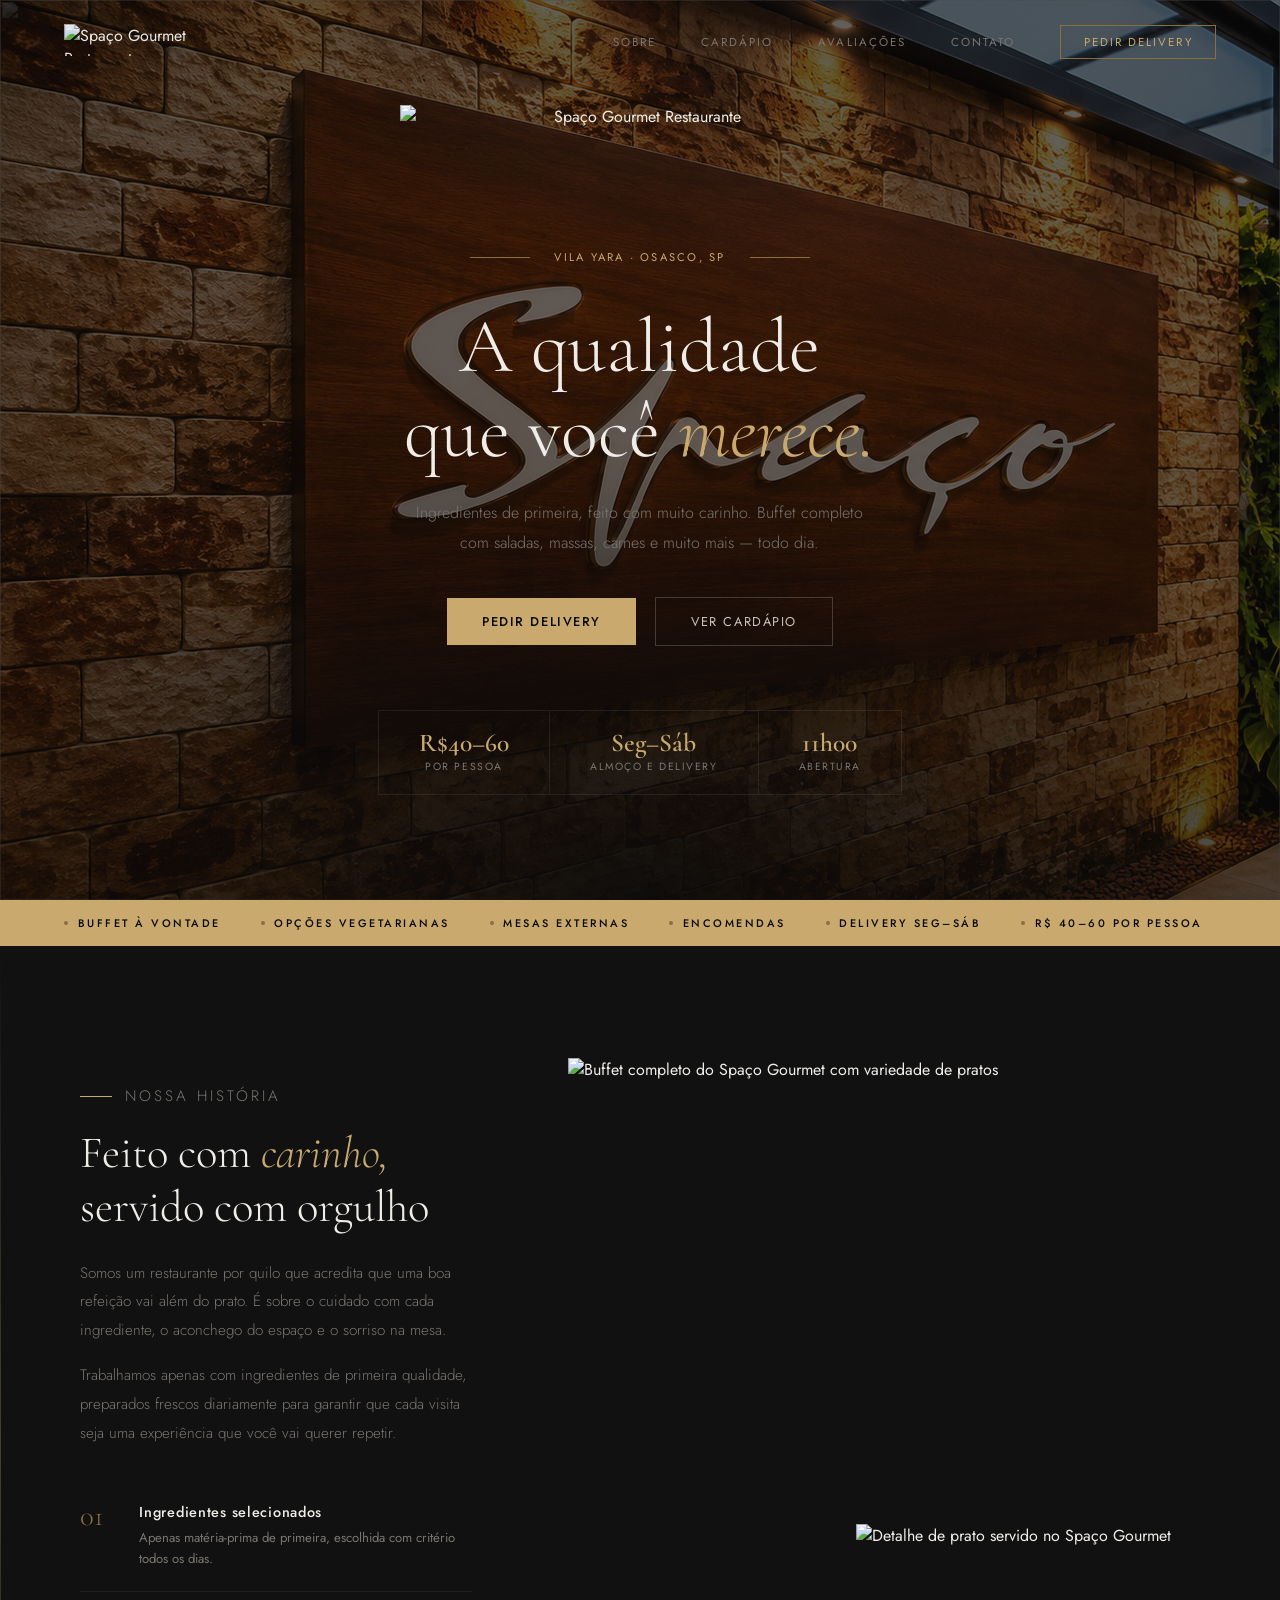
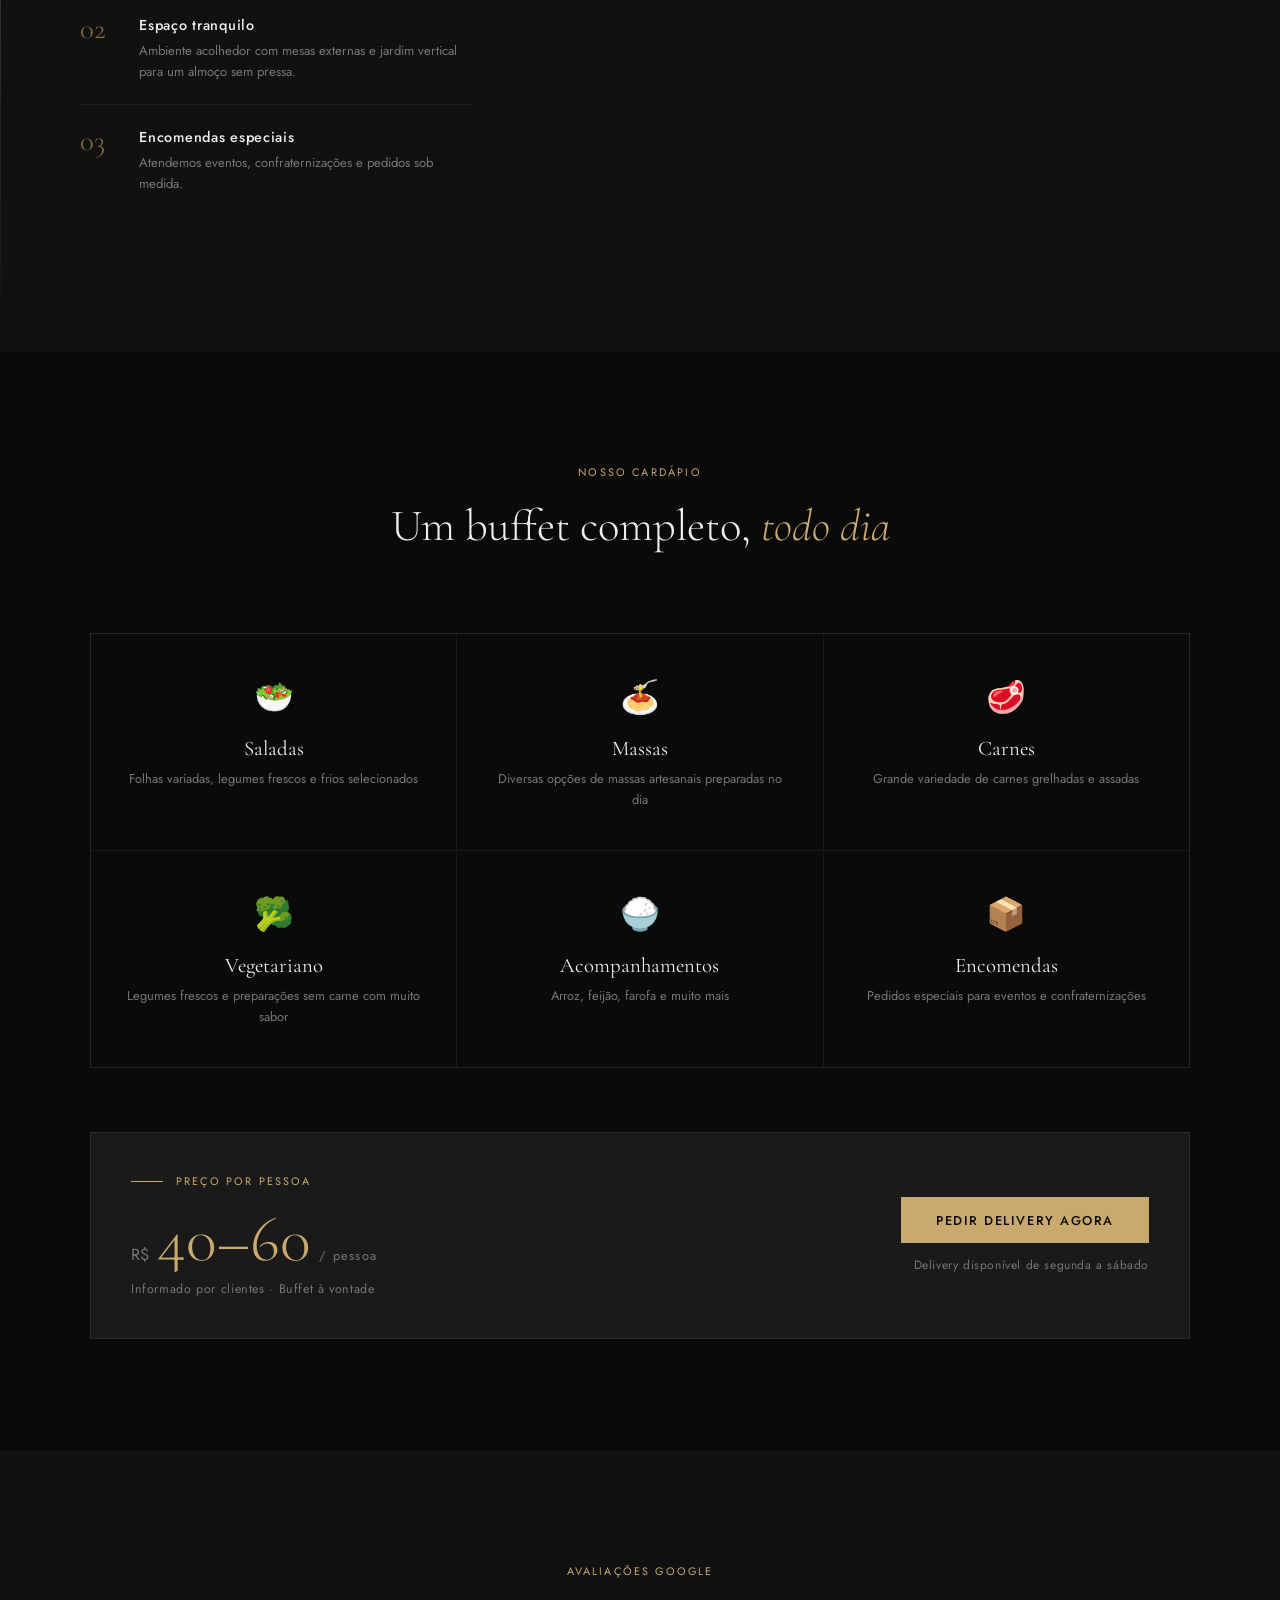
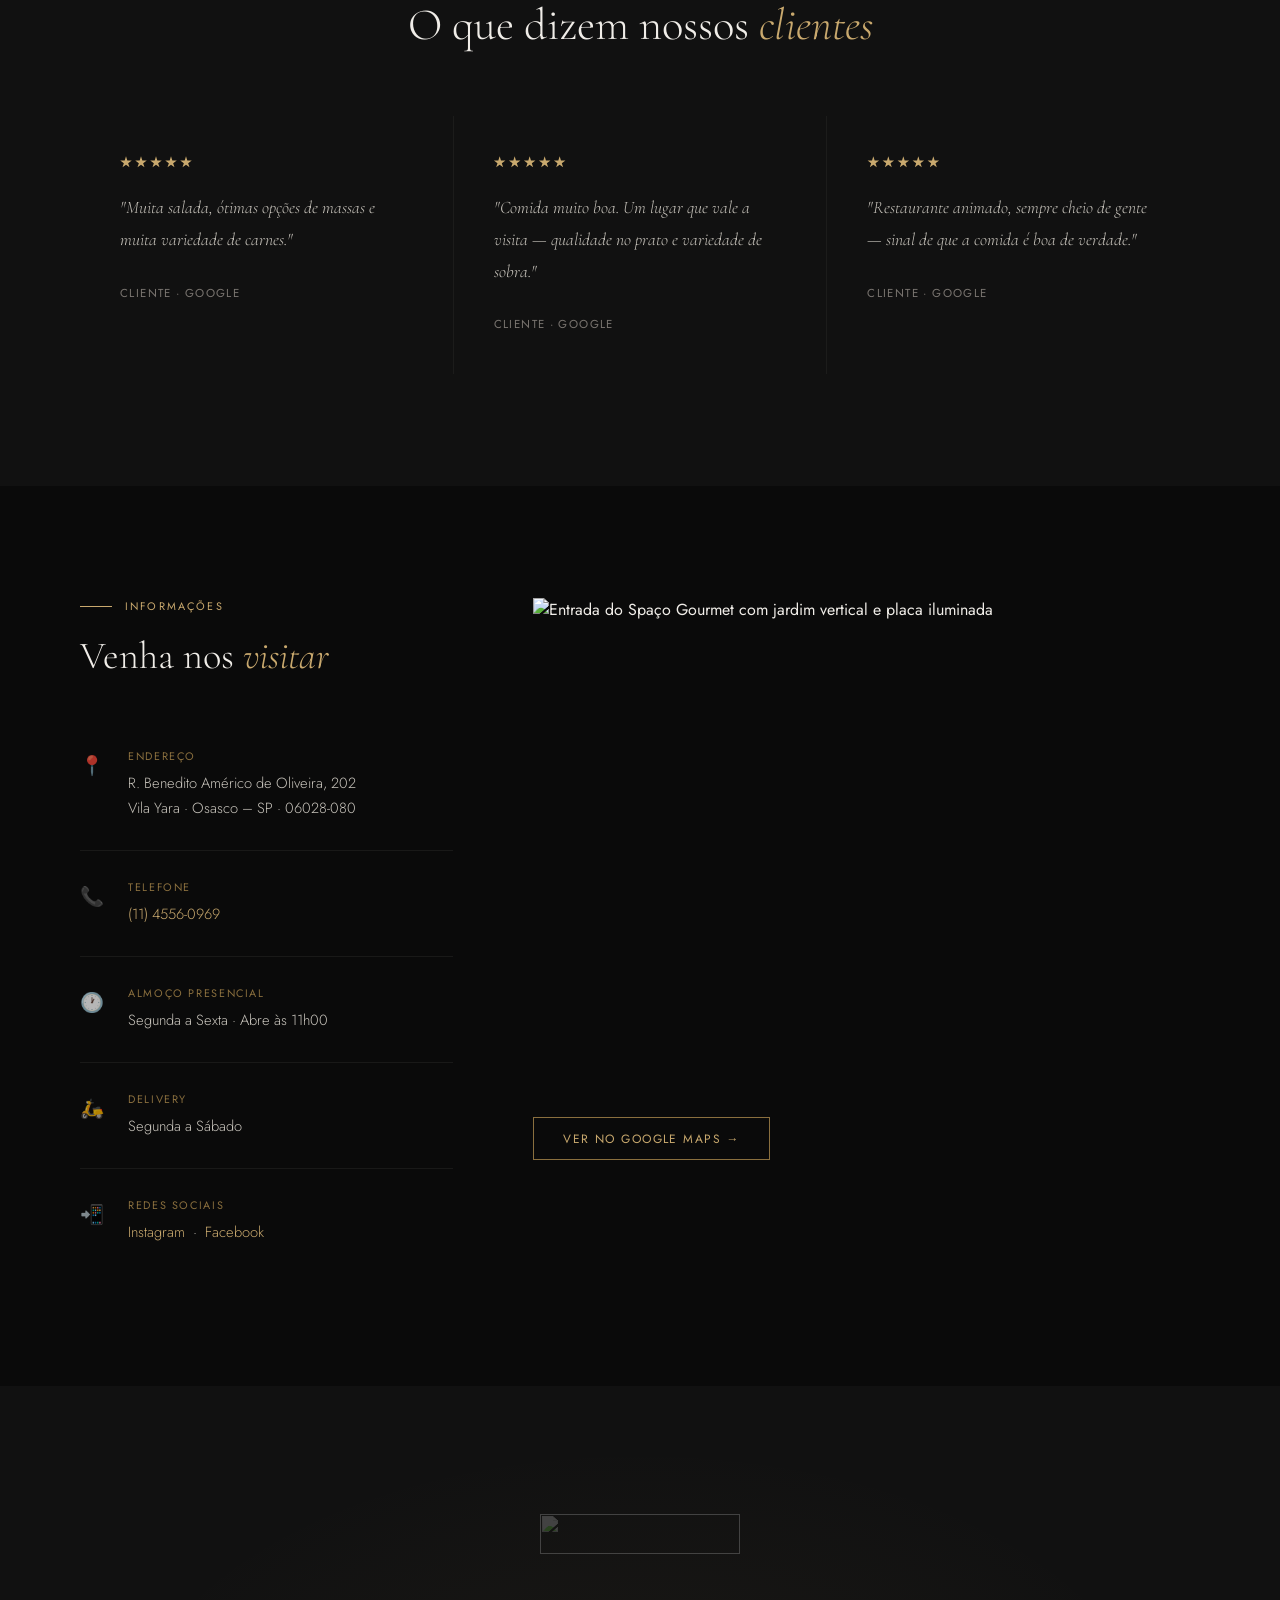
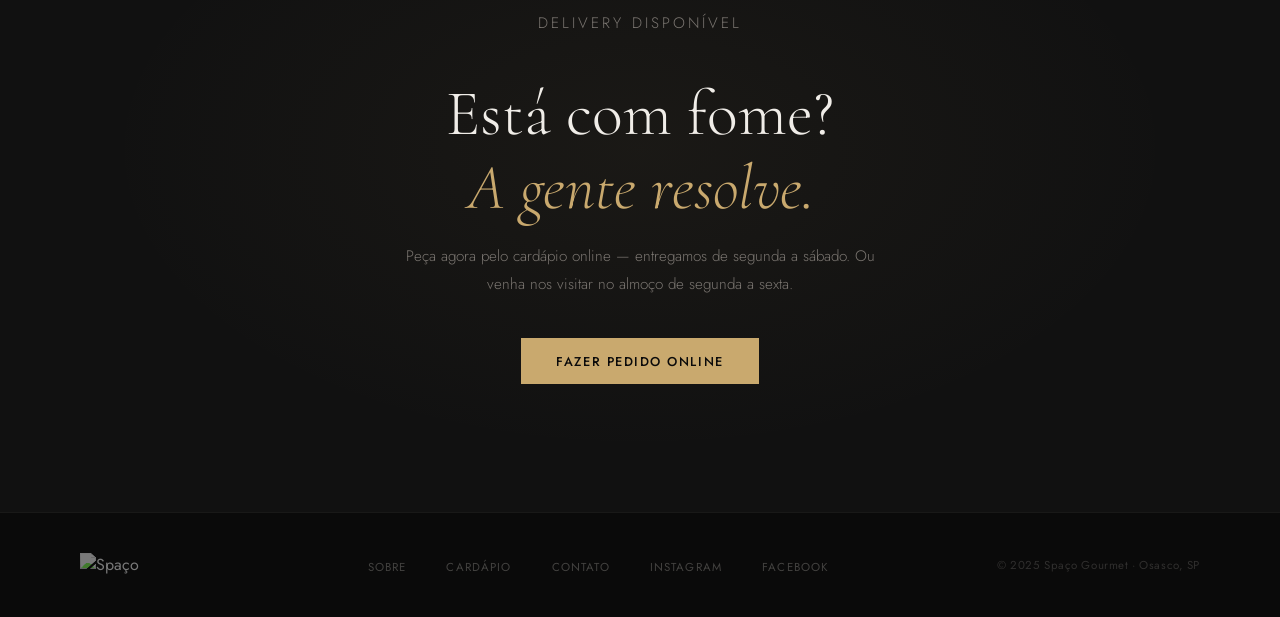
==== commit fa5100f4: "Add files via upload" ====
--- a/index.html
+++ b/index.html
@@ -5,31 +5,32 @@
   <meta name="viewport" content="width=device-width, initial-scale=1.0">
 
   <!-- ═══ SEO PRIMÁRIO ═══ -->
-  <title>Spaço Gourmet Restaurante | Vila Yara</title>
+  <title>Spaço Gourmet Restaurante | Vila Yara, Osasco</title>
   <meta name="description" content="Restaurante por quilo em Osasco, SP. Buffet completo com saladas, massas, carnes e acompanhamentos frescos todo dia. Delivery de segunda a sábado. R. Benedito Américo de Oliveira, 202 – Vila Yara.">
   <meta name="keywords" content="restaurante osasco, buffet por quilo osasco, almoço osasco, delivery osasco, vila yara restaurante, spaço gourmet">
-  <meta name="author" content="Pedro Oliveira Santos | dabar technology">
+  <meta name="author" content="Pedrp Olivera Santos | Dabar Technology">
   <meta name="robots" content="index, follow">
-
-  <!-- ═══ OPEN GRAPH (Facebook / WhatsApp / LinkedIn) ═══ -->
-  <meta property="og:type" content="restaurant">
-  <meta property="og:site_name" content="Spaço Gourmet Restaurante">
-  <meta property="og:title" content="Spaço Gourmet – Buffet por Quilo em Osasco">
+  <link rel="canonical" href="https://spacogourmetrestaurante.com.br/">
+
+  <!-- ═══ OPEN GRAPH ═══ -->
+  <meta property="og:type"        content="restaurant">
+  <meta property="og:site_name"   content="Spaço Gourmet Restaurante">
+  <meta property="og:title"       content="Spaço Gourmet – Buffet por Quilo em Osasco">
   <meta property="og:description" content="Ingredientes de primeira, feito com muito carinho. Buffet completo com saladas, massas, carnes e muito mais. Delivery de segunda a sábado.">
-  <meta property="og:url" content="https://spacogourmet.com.br/">
-  <meta property="og:image" content="https://spacogourmet.com.br/assets/img/og-image.jpg">
-  <meta property="og:image:width" content="1200">
+  <meta property="og:url"         content="https://spacogourmet.com.br/">
+  <meta property="og:image"       content="https://spacogourmet.com.br/assets/img/og-image.jpg">
+  <meta property="og:image:width"  content="1200">
   <meta property="og:image:height" content="630">
-  <meta property="og:image:alt" content="Buffet do Spaço Gourmet Restaurante em Osasco">
-  <meta property="og:locale" content="pt_BR">
+  <meta property="og:image:alt"   content="Buffet do Spaço Gourmet Restaurante em Osasco">
+  <meta property="og:locale"      content="pt_BR">
 
   <!-- ═══ TWITTER CARD ═══ -->
-  <meta name="twitter:card" content="summary_large_image">
-  <meta name="twitter:title" content="Spaço Gourmet – Buffet por Quilo em Osasco">
+  <meta name="twitter:card"        content="summary_large_image">
+  <meta name="twitter:title"       content="Spaço Gourmet – Buffet por Quilo em Osasco">
   <meta name="twitter:description" content="Ingredientes de primeira, feito com muito carinho. Delivery de segunda a sábado.">
-  <meta name="twitter:image" content="https://spacogourmet.com.br/assets/img/og-image.jpg">
-
-  <!-- ═══ SCHEMA.ORG – LocalBusiness / Restaurant ═══ -->
+  <meta name="twitter:image"       content="https://spacogourmet.com.br/assets/img/og-image.jpg">
+
+  <!-- ═══ SCHEMA.ORG ═══ -->
   <script type="application/ld+json">
   {
     "@context": "https://schema.org",
@@ -60,13 +61,6 @@
         "dayOfWeek": ["Monday","Tuesday","Wednesday","Thursday","Friday"],
         "opens": "11:00",
         "closes": "15:00"
-      },
-      {
-        "@type": "OpeningHoursSpecification",
-        "dayOfWeek": ["Monday","Tuesday","Wednesday","Thursday","Friday","Saturday"],
-        "opens": "11:00",
-        "closes": "15:00",
-        "description": "Delivery disponível"
       }
     ],
     "sameAs": [
@@ -75,8 +69,9 @@
     ],
     "aggregateRating": {
       "@type": "AggregateRating",
-      "ratingValue": "5",
-      "reviewCount": "3"
+      "ratingValue": "4.9",
+      "reviewCount": "352",
+      "bestRating": "5"
     }
   }
   </script>
@@ -97,406 +92,506 @@
 </head>
 <body>
 
-<!-- ═══════════════════════════════════════════
-     NAVEGAÇÃO PRINCIPAL
-════════════════════════════════════════════ -->
-<header>
-  <nav id="nav" role="navigation" aria-label="Navegação principal">
-    <a href="#inicio" class="nav-logo" aria-label="Spaço Gourmet Restaurante – página inicial">
-      <img src="assets/img/logo.webp" alt="Spaço Gourmet Restaurante" width="160" height="32" loading="eager">
+  <a class="skip-link" href="#conteudo">Ir para o conteúdo principal</a>
+
+  <!-- ═══════════════════════════════════
+       HEADER / NAV
+  ════════════════════════════════════ -->
+  <header class="site-header" id="topo">
+    <a class="site-header__logo" href="#topo" aria-label="Spaço Gourmet – página inicial">
+      <img
+        src="assets/img/logo.webp"
+        alt="Spaço Gourmet Restaurante"
+        width="160"
+        height="32"
+        loading="eager"
+      >
     </a>
 
-    <!-- Menu mobile acessível -->
-    <button class="nav-toggle" aria-controls="nav-menu" aria-expanded="false" aria-label="Abrir menu de navegação">
-      <span></span><span></span><span></span>
-    </button>
-
-    <ul class="nav-links" id="nav-menu" role="list">
-      <li><a href="#sobre">Sobre</a></li>
-      <li><a href="#cardapio">Cardápio</a></li>
-      <li><a href="#avaliacoes">Avaliações</a></li>
-      <li><a href="#contato">Contato</a></li>
-      <li>
-        <a href="https://pedido.anota.ai/cart?access_token=eyJhbGciOiJIUzI1NiIsInR5cCI6IkpXVCJ9.eyJpZGNsaWVudCI6IjY3OTEwYTFlM2VjZjJmMDAxMDUzMmM5YiIsImlkcGFnZSI6IjY3NDljMWNjMTE3Y2YwMDAxOTgwY2Q4NSIsImlhdCI6MTczNzczNzMyNX0.fIODu4HVUvWl1i528f33wzNAoRnp4BIm-dpuX-pwweQ"
-           class="nav-cta"
-           target="_blank"
-           rel="noopener noreferrer"
-           aria-label="Pedir delivery online – abre em nova aba">
-          Pedir Delivery
-        </a>
-      </li>
-    </ul>
-  </nav>
-</header>
-
-<!-- ═══════════════════════════════════════════
-     HERO
-════════════════════════════════════════════ -->
-<main>
-  <section class="hero" id="inicio" aria-labelledby="hero-heading">
-    <div class="hero-bg" aria-hidden="true"></div>
-    <div class="hero-lines" aria-hidden="true"></div>
-    <div class="hero-vignette" aria-hidden="true"></div>
-
-    <div class="hero-content">
-      <p class="hero-divider" aria-label="Localização: Vila Yara, Osasco SP">
-        <span aria-hidden="true"></span>
-        Vila Yara · Osasco, SP
-        <span aria-hidden="true"></span>
-      </p>
-
-      <h1 id="hero-heading">
-        A qualidade<br>que você <em>merece.</em>
-      </h1>
-
-      <p class="lead">
-        Ingredientes de primeira, feito com muito carinho. Buffet completo com saladas, massas, carnes e muito mais — todo dia.
-      </p>
-
-      <div class="hero-actions">
-        <a href="https://pedido.anota.ai/cart?access_token=eyJhbGciOiJIUzI1NiIsInR5cCI6IkpXVCJ9.eyJpZGNsaWVudCI6IjY3OTEwYTFlM2VjZjJmMDAxMDUzMmM5YiIsImlkcGFnZSI6IjY3NDljMWNjMTE3Y2YwMDAxOTgwY2Q4NSIsImlhdCI6MTczNzczNzMyNX0.fIODu4HVUvWl1i528f33wzNAoRnp4BIm-dpuX-pwweQ"
-           class="btn-gold"
-           target="_blank"
-           rel="noopener noreferrer"
-           aria-label="Fazer pedido de delivery online">
-          Pedir Delivery
-        </a>
-        <a href="#cardapio" class="btn-ghost">Ver Cardápio</a>
-      </div>
-
-      <ul class="hero-stats" aria-label="Informações rápidas">
-        <li class="stat-item">
-          <span class="stat-num" aria-label="De quarenta a sessenta reais por pessoa">R$40–60</span>
-          <span class="stat-label">por pessoa</span>
-        </li>
-        <li class="stat-item">
-          <span class="stat-num">Seg–Sáb</span>
-          <span class="stat-label">almoço e delivery</span>
-        </li>
-        <li class="stat-item">
-          <span class="stat-num">
-            <time datetime="11:00">11h00</time>
-          </span>
-          <span class="stat-label">abertura</span>
-        </li>
+    <nav aria-label="Navegação principal">
+      <button
+        class="nav-toggle"
+        aria-controls="nav-menu"
+        aria-expanded="false"
+        aria-label="Abrir menu de navegação"
+      >
+        <span class="nav-toggle__bar" aria-hidden="true"></span>
+        <span class="nav-toggle__bar" aria-hidden="true"></span>
+        <span class="nav-toggle__bar" aria-hidden="true"></span>
+      </button>
+
+      <ul class="nav-links" id="nav-menu" role="list">
+        <li><a href="#sobre">Sobre</a></li>
+        <li><a href="#cardapio">Cardápio</a></li>
+        <li><a href="#avaliacoes">Avaliações</a></li>
+        <li><a href="#contato">Contato</a></li>
+        <li>
+          <a
+            href="https://pedido.anota.ai/cart?access_token=eyJhbGciOiJIUzI1NiIsInR5cCI6IkpXVCJ9.eyJpZGNsaWVudCI6IjY3OTEwYTFlM2VjZjJmMDAxMDUzMmM5YiIsImlkcGFnZSI6IjY3NDljMWNjMTE3Y2YwMDAxOTgwY2Q4NSIsImlhdCI6MTczNzczNzMyNX0.fIODu4HVUvWl1i528f33wzNAoRnp4BIm-dpuX-pwweQ"
+            class="nav-cta"
+            target="_blank"
+            rel="noopener noreferrer"
+            aria-label="Pedir delivery online – abre em nova aba"
+          >Pedir Delivery</a>
+        </li>
+      </ul>
+    </nav>
+  </header>
+
+  <main id="conteudo">
+
+    <!-- ═══════════════════════════════════
+         HERO — centralizado com foto de fundo
+         (layout do index.html dele,
+          foto de ambiente como no meu)
+    ════════════════════════════════════ -->
+    <section class="hero" id="inicio" aria-labelledby="hero-titulo">
+
+      <!-- Camadas de fundo -->
+      <div class="hero__bg" aria-hidden="true"></div>
+      <div class="hero__foto" aria-hidden="true">
+        <img
+          src="assets/img/hero.jpg"
+          alt=""
+          width="1920"
+          height="1080"
+          fetchpriority="high"
+        >
+      </div>
+      <div class="hero__vinheta" aria-hidden="true"></div>
+
+      <!-- Conteúdo centralizado -->
+      <div class="hero__conteudo">
+
+        <img
+          class="hero__logo"
+          src="assets/img/logo.webp"
+          alt="Spaço Gourmet Restaurante"
+          width="480"
+          height="96"
+        >
+
+        <p class="hero__local" aria-label="Localização: Vila Yara, Osasco SP">
+          <span aria-hidden="true"></span>
+          Vila Yara · Osasco, SP
+          <span aria-hidden="true"></span>
+        </p>
+
+        <h1 class="hero__titulo" id="hero-titulo">
+          A qualidade<br>que você <em>merece.</em>
+        </h1>
+
+        <p class="hero__descricao">
+          Ingredientes de primeira, feito com muito carinho. Buffet completo
+          com saladas, massas, carnes e muito mais — todo dia.
+        </p>
+
+        <div class="hero__acoes">
+          <a
+            href="https://pedido.anota.ai/cart?access_token=eyJhbGciOiJIUzI1NiIsInR5cCI6IkpXVCJ9.eyJpZGNsaWVudCI6IjY3OTEwYTFlM2VjZjJmMDAxMDUzMmM5YiIsImlkcGFnZSI6IjY3NDljMWNjMTE3Y2YwMDAxOTgwY2Q4NSIsImlhdCI6MTczNzczNzMyNX0.fIODu4HVUvWl1i528f33wzNAoRnp4BIm-dpuX-pwweQ"
+            class="btn-gold"
+            target="_blank"
+            rel="noopener noreferrer"
+            aria-label="Fazer pedido de delivery online"
+          >Pedir Delivery</a>
+          <a href="#cardapio" class="btn-ghost">Ver Cardápio</a>
+        </div>
+
+        <ul class="hero__stats" aria-label="Informações rápidas">
+          <li class="stat-item">
+            <span class="stat-num" aria-label="De quarenta a sessenta reais por pessoa">R$40–60</span>
+            <span class="stat-label">por pessoa</span>
+          </li>
+          <li class="stat-item">
+            <span class="stat-num">Seg–Sáb</span>
+            <span class="stat-label">almoço e delivery</span>
+          </li>
+          <li class="stat-item">
+            <span class="stat-num"><time datetime="11:00">11h00</time></span>
+            <span class="stat-label">abertura</span>
+          </li>
+        </ul>
+
+      </div>
+    </section>
+
+    <!-- ═══════════════════════════════════
+         FAIXA DE DESTAQUES
+    ════════════════════════════════════ -->
+    <div class="faixa" aria-label="Destaques do restaurante">
+      <ul class="faixa__lista" role="list">
+        <li class="faixa__item">Buffet à Vontade</li>
+        <li class="faixa__item">Opções Vegetarianas</li>
+        <li class="faixa__item">Mesas Externas</li>
+        <li class="faixa__item">Encomendas</li>
+        <li class="faixa__item">Delivery Seg–Sáb</li>
+        <li class="faixa__item">R$&nbsp;40–60 por pessoa</li>
       </ul>
     </div>
-  </section>
-
-  <!-- ═══════════════════════════════════════════
-       SOBRE
-  ════════════════════════════════════════════ -->
-  <section class="about" id="sobre" aria-labelledby="sobre-heading">
-    <div>
-      <p class="label-tag" aria-hidden="true">Nossa história</p>
-      <h2 id="sobre-heading">Feito com <em>carinho,</em><br>servido com orgulho</h2>
-      <p>Somos um restaurante por quilo que acredita que uma boa refeição vai além do prato. É sobre o cuidado com cada ingrediente, o aconchego do espaço e o sorriso na mesa.</p>
-      <p>Trabalhamos apenas com ingredientes de primeira qualidade, preparados frescos diariamente para garantir que cada visita seja uma experiência que você vai querer repetir.</p>
-
-      <ol class="about-features" aria-label="Diferenciais do restaurante">
-        <li class="af-item reveal">
-          <span class="af-num" aria-hidden="true">01</span>
-          <div class="af-text">
-            <h3>Ingredientes selecionados</h3>
-            <p>Apenas matéria-prima de primeira, escolhida com critério todos os dias.</p>
-          </div>
-        </li>
-        <li class="af-item reveal">
-          <span class="af-num" aria-hidden="true">02</span>
-          <div class="af-text">
-            <h3>Espaço tranquilo</h3>
-            <p>Ambiente acolhedor com mesas externas para um almoço sem pressa.</p>
-          </div>
-        </li>
-        <li class="af-item reveal">
-          <span class="af-num" aria-hidden="true">03</span>
-          <div class="af-text">
-            <h3>Encomendas especiais</h3>
-            <p>Atendemos eventos, confraternizações e pedidos sob medida.</p>
-          </div>
-        </li>
-      </ol>
-    </div>
-
-    <div class="about-right" aria-label="Destaques do buffet">
-      <article class="about-card reveal">
-        <span class="card-icon" role="img" aria-label="Salada">🥗</span>
-        <h3>Buffet à Vontade</h3>
-        <p>Saladas frescas, massas variadas, carnes nobres e acompanhamentos renovados diariamente.</p>
-      </article>
-      <article class="about-card reveal">
-        <span class="card-icon" role="img" aria-label="Folha">🌿</span>
-        <h3>Opções Vegetarianas</h3>
-        <p>Grande variedade de legumes, verduras e preparações sem carne para todos os gostos.</p>
-      </article>
-      <article class="about-card reveal">
-        <span class="card-icon" role="img" aria-label="Moto de entrega">🛵</span>
-        <h3>Delivery de Seg a Sáb</h3>
-        <p>Leve o sabor do Spaço Gourmet até a sua casa ou escritório com praticidade.</p>
-      </article>
-    </div>
-  </section>
-
-  <!-- ═══════════════════════════════════════════
-       CARDÁPIO
-  ════════════════════════════════════════════ -->
-  <section class="menu" id="cardapio" aria-labelledby="cardapio-heading">
-    <header class="menu-header">
-      <p class="label-tag" aria-hidden="true">Nosso cardápio</p>
-      <h2 id="cardapio-heading">Um buffet completo, <em>todo dia</em></h2>
-    </header>
-
-    <ul class="menu-grid" aria-label="Categorias do buffet">
-      <li class="menu-item reveal">
-        <span class="mi-icon" role="img" aria-label="Salada">🥗</span>
-        <h3>Saladas</h3>
-        <p>Folhas variadas, legumes frescos e frios selecionados</p>
-      </li>
-      <li class="menu-item reveal">
-        <span class="mi-icon" role="img" aria-label="Prato de massa">🍝</span>
-        <h3>Massas</h3>
-        <p>Diversas opções de massas artesanais preparadas no dia</p>
-      </li>
-      <li class="menu-item reveal">
-        <span class="mi-icon" role="img" aria-label="Carne">🥩</span>
-        <h3>Carnes</h3>
-        <p>Grande variedade de carnes grelhadas e assadas</p>
-      </li>
-      <li class="menu-item reveal">
-        <span class="mi-icon" role="img" aria-label="Prato com acompanhamentos">🍛</span>
-        <h3>Acompanhamentos</h3>
-        <p>Arroz, feijão, farofa, legumes e muito mais</p>
-      </li>
-    </ul>
-
-    <div class="menu-cta-row">
-      <div>
-        <p class="label-tag" style="margin-bottom:0.5rem;">Preço por pessoa</p>
-        <div class="price-display" aria-label="Preço: de quarenta a sessenta reais por pessoa">
-          <span class="currency" aria-hidden="true">R$</span>
-          <span class="amount">40–60</span>
-          <span class="suffix" aria-hidden="true">/ pessoa</span>
+
+    <!-- ═══════════════════════════════════
+         SOBRE
+         — features numeradas dele
+         — galeria dupla com foto minha
+    ════════════════════════════════════ -->
+    <section class="about" id="sobre" aria-labelledby="sobre-titulo">
+
+      <div class="about__texto">
+        <p class="label-tag" aria-hidden="true">Nossa história</p>
+        <h2 id="sobre-titulo">Feito com <em>carinho,</em><br>servido com orgulho</h2>
+
+        <p>Somos um restaurante por quilo que acredita que uma boa refeição vai além do prato. É sobre o cuidado com cada ingrediente, o aconchego do espaço e o sorriso na mesa.</p>
+        <p>Trabalhamos apenas com ingredientes de primeira qualidade, preparados frescos diariamente para garantir que cada visita seja uma experiência que você vai querer repetir.</p>
+
+        <ol class="about__features" aria-label="Diferenciais do restaurante">
+          <li class="af-item reveal">
+            <span class="af-num" aria-hidden="true">01</span>
+            <div class="af-text">
+              <h3>Ingredientes selecionados</h3>
+              <p>Apenas matéria-prima de primeira, escolhida com critério todos os dias.</p>
+            </div>
+          </li>
+          <li class="af-item reveal">
+            <span class="af-num" aria-hidden="true">02</span>
+            <div class="af-text">
+              <h3>Espaço tranquilo</h3>
+              <p>Ambiente acolhedor com mesas externas e jardim vertical para um almoço sem pressa.</p>
+            </div>
+          </li>
+          <li class="af-item reveal">
+            <span class="af-num" aria-hidden="true">03</span>
+            <div class="af-text">
+              <h3>Encomendas especiais</h3>
+              <p>Atendemos eventos, confraternizações e pedidos sob medida.</p>
+            </div>
+          </li>
+        </ol>
+      </div>
+
+      <!-- Galeria dupla (do meu) -->
+      <div class="about__galeria">
+        <img
+          class="about__foto-principal"
+          src="assets/img/sobre-principal.jpg"
+          alt="Buffet completo do Spaço Gourmet com variedade de pratos"
+          width="600"
+          height="750"
+          loading="lazy"
+        >
+        <img
+          class="about__foto-destaque"
+          src="assets/img/sobre-detalhe.jpg"
+          alt="Detalhe de prato servido no Spaço Gourmet"
+          width="320"
+          height="320"
+          loading="lazy"
+        >
+      </div>
+
+    </section>
+
+    <!-- ═══════════════════════════════════
+         CARDÁPIO
+         — grid + cta-row com preço grande (dele)
+    ════════════════════════════════════ -->
+    <section class="menu" id="cardapio" aria-labelledby="cardapio-titulo">
+
+      <header class="menu__cabecalho">
+        <p class="label-tag" aria-hidden="true">Nosso cardápio</p>
+        <h2 id="cardapio-titulo">Um buffet completo, <em>todo dia</em></h2>
+      </header>
+
+      <ul class="menu__grid" role="list" aria-label="Categorias do buffet">
+        <li class="menu-item reveal">
+          <span class="mi-icon" role="img" aria-label="Salada">🥗</span>
+          <h3>Saladas</h3>
+          <p>Folhas variadas, legumes frescos e frios selecionados</p>
+        </li>
+        <li class="menu-item reveal">
+          <span class="mi-icon" role="img" aria-label="Massa">🍝</span>
+          <h3>Massas</h3>
+          <p>Diversas opções de massas artesanais preparadas no dia</p>
+        </li>
+        <li class="menu-item reveal">
+          <span class="mi-icon" role="img" aria-label="Carne">🥩</span>
+          <h3>Carnes</h3>
+          <p>Grande variedade de carnes grelhadas e assadas</p>
+        </li>
+        <li class="menu-item reveal">
+          <span class="mi-icon" role="img" aria-label="Legumes">🥦</span>
+          <h3>Vegetariano</h3>
+          <p>Legumes frescos e preparações sem carne com muito sabor</p>
+        </li>
+        <li class="menu-item reveal">
+          <span class="mi-icon" role="img" aria-label="Acompanhamentos">🍚</span>
+          <h3>Acompanhamentos</h3>
+          <p>Arroz, feijão, farofa e muito mais</p>
+        </li>
+        <li class="menu-item reveal">
+          <span class="mi-icon" role="img" aria-label="Caixa">📦</span>
+          <h3>Encomendas</h3>
+          <p>Pedidos especiais para eventos e confraternizações</p>
+        </li>
+      </ul>
+
+      <div class="menu__cta-row">
+        <div>
+          <p class="label-tag">Preço por pessoa</p>
+          <div class="price-display" aria-label="Preço: de quarenta a sessenta reais por pessoa">
+            <span class="price-display__currency" aria-hidden="true">R$</span>
+            <span class="price-display__valor">40–60</span>
+            <span class="price-display__sufixo" aria-hidden="true">/ pessoa</span>
+          </div>
+          <p class="menu__preco-obs">Informado por clientes · Buffet à vontade</p>
         </div>
-        <p style="font-size:0.78rem;color:var(--silver-dim);margin-top:0.5rem;letter-spacing:0.05em;">Informado por clientes · Buffet à vontade</p>
-      </div>
-      <div style="display:flex;flex-direction:column;gap:0.8rem;align-items:flex-end;">
-        <a href="https://pedido.anota.ai/cart?access_token=eyJhbGciOiJIUzI1NiIsInR5cCI6IkpXVCJ9.eyJpZGNsaWVudCI6IjY3OTEwYTFlM2VjZjJmMDAxMDUzMmM5YiIsImlkcGFnZSI6IjY3NDljMWNjMTE3Y2YwMDAxOTgwY2Q4NSIsImlhdCI6MTczNzczNzMyNX0.fIODu4HVUvWl1i528f33wzNAoRnp4BIm-dpuX-pwweQ"
-           class="btn-gold"
-           target="_blank"
-           rel="noopener noreferrer"
-           aria-label="Pedir delivery agora – abre em nova aba">
-          Pedir Delivery Agora
-        </a>
-        <p style="font-size:0.75rem;color:var(--silver-dim);letter-spacing:0.05em;text-align:right;">Delivery disponível de segunda a sábado</p>
-      </div>
-    </div>
-  </section>
-
-  <!-- ═══════════════════════════════════════════
-       AVALIAÇÕES
-  ════════════════════════════════════════════ -->
-  <section class="reviews" id="avaliacoes" aria-labelledby="avaliacoes-heading">
-    <header class="reviews-header">
-      <p class="label-tag" aria-hidden="true">Avaliações Google</p>
-      <h2 id="avaliacoes-heading">O que dizem nossos <em>clientes</em></h2>
-    </header>
-
-    <div class="reviews-grid" role="list" aria-label="Avaliações de clientes">
-      <article class="review-card reveal" role="listitem" itemscope itemtype="https://schema.org/Review">
-        <div class="r-stars" aria-label="5 estrelas" role="img">
-          <span class="r-star" aria-hidden="true"></span>
-          <span class="r-star" aria-hidden="true"></span>
-          <span class="r-star" aria-hidden="true"></span>
-          <span class="r-star" aria-hidden="true"></span>
-          <span class="r-star" aria-hidden="true"></span>
+        <div class="menu__cta-acoes">
+          <a
+            href="https://pedido.anota.ai/cart?access_token=eyJhbGciOiJIUzI1NiIsInR5cCI6IkpXVCJ9.eyJpZGNsaWVudCI6IjY3OTEwYTFlM2VjZjJmMDAxMDUzMmM5YiIsImlkcGFnZSI6IjY3NDljMWNjMTE3Y2YwMDAxOTgwY2Q4NSIsImlhdCI6MTczNzczNzMyNX0.fIODu4HVUvWl1i528f33wzNAoRnp4BIm-dpuX-pwweQ"
+            class="btn-gold"
+            target="_blank"
+            rel="noopener noreferrer"
+            aria-label="Pedir delivery agora – abre em nova aba"
+          >Pedir Delivery Agora</a>
+          <p class="menu__cta-obs">Delivery disponível de segunda a sábado</p>
         </div>
-        <blockquote class="r-text" itemprop="reviewBody">
-          "Muita salada, ótimas opções de massas e muita variedade de carnes."
-        </blockquote>
-        <footer class="r-author" itemprop="author" itemscope itemtype="https://schema.org/Person">
-          <span itemprop="name">— Cliente Google</span>
-        </footer>
-      </article>
-
-      <article class="review-card reveal" role="listitem" itemscope itemtype="https://schema.org/Review">
-        <div class="r-stars" aria-label="5 estrelas" role="img">
-          <span class="r-star" aria-hidden="true"></span>
-          <span class="r-star" aria-hidden="true"></span>
-          <span class="r-star" aria-hidden="true"></span>
-          <span class="r-star" aria-hidden="true"></span>
-          <span class="r-star" aria-hidden="true"></span>
-        </div>
-        <blockquote class="r-text" itemprop="reviewBody">
-          "Comida muito boa. Um lugar que vale a visita — qualidade no prato e variedade de sobra."
-        </blockquote>
-        <footer class="r-author" itemprop="author" itemscope itemtype="https://schema.org/Person">
-          <span itemprop="name">— Cliente Google</span>
-        </footer>
-      </article>
-
-      <article class="review-card reveal" role="listitem" itemscope itemtype="https://schema.org/Review">
-        <div class="r-stars" aria-label="5 estrelas" role="img">
-          <span class="r-star" aria-hidden="true"></span>
-          <span class="r-star" aria-hidden="true"></span>
-          <span class="r-star" aria-hidden="true"></span>
-          <span class="r-star" aria-hidden="true"></span>
-          <span class="r-star" aria-hidden="true"></span>
-        </div>
-        <blockquote class="r-text" itemprop="reviewBody">
-          "Restaurante animado, sempre cheio de gente — sinal de que a comida é boa de verdade."
-        </blockquote>
-        <footer class="r-author" itemprop="author" itemscope itemtype="https://schema.org/Person">
-          <span itemprop="name">— Cliente Google</span>
-        </footer>
-      </article>
-    </div>
-  </section>
-
-  <!-- ═══════════════════════════════════════════
-       CONTATO
-  ════════════════════════════════════════════ -->
-  <section class="info" id="contato" aria-labelledby="contato-heading">
-    <div>
-      <p class="label-tag" aria-hidden="true">Informações</p>
-      <h2 id="contato-heading" style="font-family:'Cormorant Garamond',serif;font-size:clamp(2rem,3vw,2.8rem);font-weight:300;color:var(--off-white);line-height:1.2;margin-bottom:2.5rem;">
-        Venha nos <em style="font-style:italic;color:var(--gold);">visitar</em>
-      </h2>
-
-      <address style="font-style:normal;">
-        <div class="info-row">
-          <span class="ir-icon" aria-hidden="true">📍</span>
-          <div>
-            <p class="ir-label">Endereço</p>
-            <p class="ir-value">
-              R. Benedito Américo de Oliveira, 202<br>
-              Vila Yara · Osasco – SP · <span itemprop="postalCode">06028-080</span>
-            </p>
-          </div>
-        </div>
-
-        <div class="info-row">
-          <span class="ir-icon" aria-hidden="true">📞</span>
-          <div>
-            <p class="ir-label">Telefone</p>
-            <p class="ir-value">
-              <a href="tel:+551145560969" aria-label="Ligar para o restaurante: (11) 4556-0969">(11) 4556-0969</a>
-            </p>
-          </div>
-        </div>
-
-        <div class="info-row">
-          <span class="ir-icon" aria-hidden="true">🕐</span>
-          <div>
-            <p class="ir-label">Almoço presencial</p>
-            <p class="ir-value">
-              <time datetime="Mo-Fr 11:00">Segunda a Sexta · Abre às 11h00</time>
-            </p>
-          </div>
-        </div>
-
-        <div class="info-row">
-          <span class="ir-icon" aria-hidden="true">🛵</span>
-          <div>
-            <p class="ir-label">Delivery</p>
-            <p class="ir-value">
-              <time datetime="Mo-Sa">Segunda a Sábado</time>
-            </p>
-          </div>
-        </div>
-
-        <div class="info-row">
-          <span class="ir-icon" aria-hidden="true">📲</span>
-          <div>
-            <p class="ir-label">Redes sociais</p>
-            <p class="ir-value">
-              <a href="https://www.instagram.com/spacogourmetrestaurante/"
-                 target="_blank"
-                 rel="noopener noreferrer"
-                 aria-label="Spaço Gourmet no Instagram – abre em nova aba">Instagram</a>
-              &nbsp;·&nbsp;
-              <a href="https://www.facebook.com/spacogourmetrestaurante/"
-                 target="_blank"
-                 rel="noopener noreferrer"
-                 aria-label="Spaço Gourmet no Facebook – abre em nova aba">Facebook</a>
-            </p>
-          </div>
-        </div>
-      </address>
-    </div>
-
-    <div class="map-block" aria-label="Localização no mapa">
-      <span class="map-pin" role="img" aria-label="Mapa">🗺️</span>
-      <h3>Spaço Gourmet</h3>
-      <p>R. Benedito Américo de Oliveira, 202<br>Vila Yara · Osasco – SP</p>
-      <a href="https://www.google.com/maps/search/?api=1&query=Spa%C3%A7o+Gourmet+Osasco+R.+Benedito+Am%C3%A9rico+de+Oliveira+202"
-         target="_blank"
-         rel="noopener noreferrer"
-         aria-label="Ver Spaço Gourmet no Google Maps – abre em nova aba">
-        Ver no Google Maps
-      </a>
-    </div>
-  </section>
-
-  <!-- ═══════════════════════════════════════════
-       CTA FINAL
-  ════════════════════════════════════════════ -->
-  <section class="cta-final" aria-labelledby="cta-heading">
-    <img class="logo-bottom"
-         src="assets/img/logo.webp"
-         alt=""
-         width="200"
-         height="40"
-         loading="lazy"
-         aria-hidden="true">
-    <p class="label-tag" style="justify-content:center;">Delivery disponível</p>
-    <h2 id="cta-heading">Está com fome?<br><em>A gente resolve.</em></h2>
-    <p>Peça agora pelo cardápio online — entregamos de segunda a sábado. Ou venha nos visitar no almoço de segunda a sexta.</p>
-    <a href="https://pedido.anota.ai/cart?access_token=eyJhbGciOiJIUzI1NiIsInR5cCI6IkpXVCJ9.eyJpZGNsaWVudCI6IjY3OTEwYTFlM2VjZjJmMDAxMDUzMmM5YiIsImlkcGFnZSI6IjY3NDljMWNjMTE3Y2YwMDAxOTgwY2Q4NSIsImlhdCI6MTczNzczNzMyNX0.fIODu4HVUvWl1i528f33wzNAoRnp4BIm-dpuX-pwweQ"
-       class="btn-gold"
-       target="_blank"
-       rel="noopener noreferrer"
-       aria-label="Fazer pedido de delivery online – abre em nova aba">
-      Fazer Pedido Online
+      </div>
+
+    </section>
+
+    <!-- ═══════════════════════════════════
+         AVALIAÇÕES (dele — estrelas CSS)
+    ════════════════════════════════════ -->
+    <section class="reviews" id="avaliacoes" aria-labelledby="avaliacoes-titulo">
+
+      <header class="reviews__cabecalho">
+        <p class="label-tag" aria-hidden="true">Avaliações Google</p>
+        <h2 id="avaliacoes-titulo">O que dizem nossos <em>clientes</em></h2>
+      </header>
+
+      <ul class="reviews__grid" role="list" aria-label="Avaliações de clientes">
+
+        <li class="review-card reveal" itemscope itemtype="https://schema.org/Review">
+          <div class="r-stars" role="img" aria-label="5 estrelas">
+            <span class="r-star" aria-hidden="true"></span>
+            <span class="r-star" aria-hidden="true"></span>
+            <span class="r-star" aria-hidden="true"></span>
+            <span class="r-star" aria-hidden="true"></span>
+            <span class="r-star" aria-hidden="true"></span>
+          </div>
+          <blockquote itemprop="reviewBody">
+            <p>"Muita salada, ótimas opções de massas e muita variedade de carnes."</p>
+          </blockquote>
+          <footer>
+            <cite class="r-author" itemprop="author" itemscope itemtype="https://schema.org/Person">
+              <span itemprop="name">Cliente · Google</span>
+            </cite>
+          </footer>
+        </li>
+
+        <li class="review-card reveal" itemscope itemtype="https://schema.org/Review">
+          <div class="r-stars" role="img" aria-label="5 estrelas">
+            <span class="r-star" aria-hidden="true"></span>
+            <span class="r-star" aria-hidden="true"></span>
+            <span class="r-star" aria-hidden="true"></span>
+            <span class="r-star" aria-hidden="true"></span>
+            <span class="r-star" aria-hidden="true"></span>
+          </div>
+          <blockquote itemprop="reviewBody">
+            <p>"Comida muito boa. Um lugar que vale a visita — qualidade no prato e variedade de sobra."</p>
+          </blockquote>
+          <footer>
+            <cite class="r-author" itemprop="author" itemscope itemtype="https://schema.org/Person">
+              <span itemprop="name">Cliente · Google</span>
+            </cite>
+          </footer>
+        </li>
+
+        <li class="review-card reveal" itemscope itemtype="https://schema.org/Review">
+          <div class="r-stars" role="img" aria-label="5 estrelas">
+            <span class="r-star" aria-hidden="true"></span>
+            <span class="r-star" aria-hidden="true"></span>
+            <span class="r-star" aria-hidden="true"></span>
+            <span class="r-star" aria-hidden="true"></span>
+            <span class="r-star" aria-hidden="true"></span>
+          </div>
+          <blockquote itemprop="reviewBody">
+            <p>"Restaurante animado, sempre cheio de gente — sinal de que a comida é boa de verdade."</p>
+          </blockquote>
+          <footer>
+            <cite class="r-author" itemprop="author" itemscope itemtype="https://schema.org/Person">
+              <span itemprop="name">Cliente · Google</span>
+            </cite>
+          </footer>
+        </li>
+
+      </ul>
+    </section>
+
+    <!-- ═══════════════════════════════════
+         CONTATO
+         — info-rows dele
+         — foto real do espaço no lugar do mapa fictício
+    ════════════════════════════════════ -->
+    <section class="info" id="contato" aria-labelledby="contato-titulo">
+
+      <div class="info__dados">
+        <p class="label-tag" aria-hidden="true">Informações</p>
+        <h2 id="contato-titulo">Venha nos <em>visitar</em></h2>
+
+        <address>
+
+          <div class="info-row">
+            <span class="ir-icon" aria-hidden="true">📍</span>
+            <div>
+              <p class="ir-label">Endereço</p>
+              <p class="ir-value">
+                R. Benedito Américo de Oliveira, 202<br>
+                Vila Yara · Osasco – SP · 06028-080
+              </p>
+            </div>
+          </div>
+
+          <div class="info-row">
+            <span class="ir-icon" aria-hidden="true">📞</span>
+            <div>
+              <p class="ir-label">Telefone</p>
+              <p class="ir-value">
+                <a href="tel:+551145560969" aria-label="Ligar: (11) 4556-0969">(11) 4556-0969</a>
+              </p>
+            </div>
+          </div>
+
+          <div class="info-row">
+            <span class="ir-icon" aria-hidden="true">🕐</span>
+            <div>
+              <p class="ir-label">Almoço presencial</p>
+              <p class="ir-value">
+                <time datetime="Mo-Fr 11:00">Segunda a Sexta · Abre às 11h00</time>
+              </p>
+            </div>
+          </div>
+
+          <div class="info-row">
+            <span class="ir-icon" aria-hidden="true">🛵</span>
+            <div>
+              <p class="ir-label">Delivery</p>
+              <p class="ir-value">
+                <time datetime="Mo-Sa">Segunda a Sábado</time>
+              </p>
+            </div>
+          </div>
+
+          <div class="info-row">
+            <span class="ir-icon" aria-hidden="true">📲</span>
+            <div>
+              <p class="ir-label">Redes sociais</p>
+              <p class="ir-value">
+                <a href="https://www.instagram.com/spacogourmetrestaurante/"
+                   target="_blank"
+                   rel="noopener noreferrer"
+                   aria-label="Instagram do Spaço Gourmet – abre em nova aba">Instagram</a>
+                &nbsp;·&nbsp;
+                <a href="https://www.facebook.com/spacogourmetrestaurante/"
+                   target="_blank"
+                   rel="noopener noreferrer"
+                   aria-label="Facebook do Spaço Gourmet – abre em nova aba">Facebook</a>
+              </p>
+            </div>
+          </div>
+
+        </address>
+      </div>
+
+      <!-- Foto do espaço (do meu) + link p/ maps -->
+      <div class="info__foto">
+        <img
+          src="assets/img/espaco.jpg"
+          alt="Entrada do Spaço Gourmet com jardim vertical e placa iluminada"
+          width="700"
+          height="500"
+          loading="lazy"
+        >
+        <a
+          class="info__maps-link"
+          href="https://www.google.com/maps/search/?api=1&query=Spa%C3%A7o+Gourmet+Osasco+R.+Benedito+Am%C3%A9rico+de+Oliveira+202"
+          target="_blank"
+          rel="noopener noreferrer"
+          aria-label="Ver Spaço Gourmet no Google Maps – abre em nova aba"
+        >Ver no Google Maps →</a>
+      </div>
+
+    </section>
+
+    <!-- ═══════════════════════════════════
+         CTA FINAL (dele)
+    ════════════════════════════════════ -->
+    <section class="cta-final" aria-labelledby="cta-titulo">
+      <img
+        class="cta-final__logo"
+        src="assets/img/logo.webp"
+        alt=""
+        width="200"
+        height="40"
+        loading="lazy"
+        aria-hidden="true"
+      >
+      <p class="label-tag">Delivery disponível</p>
+      <h2 id="cta-titulo">Está com fome?<br><em>A gente resolve.</em></h2>
+      <p>Peça agora pelo cardápio online — entregamos de segunda a sábado. Ou venha nos visitar no almoço de segunda a sexta.</p>
+      <a
+        href="https://pedido.anota.ai/cart?access_token=eyJhbGciOiJIUzI1NiIsInR5cCI6IkpXVCJ9.eyJpZGNsaWVudCI6IjY3OTEwYTFlM2VjZjJmMDAxMDUzMmM5YiIsImlkcGFnZSI6IjY3NDljMWNjMTE3Y2YwMDAxOTgwY2Q4NSIsImlhdCI6MTczNzczNzMyNX0.fIODu4HVUvWl1i528f33wzNAoRnp4BIm-dpuX-pwweQ"
+        class="btn-gold"
+        target="_blank"
+        rel="noopener noreferrer"
+        aria-label="Fazer pedido de delivery online – abre em nova aba"
+      >Fazer Pedido Online</a>
+    </section>
+
+  </main>
+
+  <!-- ═══════════════════════════════════
+       FOOTER
+  ════════════════════════════════════ -->
+  <footer class="site-footer">
+    <a href="#topo" class="site-footer__logo" aria-label="Spaço Gourmet – voltar ao topo">
+      <img
+        src="assets/img/logo.webp"
+        alt="Spaço Gourmet Restaurante"
+        width="120"
+        height="24"
+        loading="lazy"
+      >
     </a>
-  </section>
-</main>
-
-<!-- ═══════════════════════════════════════════
-     RODAPÉ
-════════════════════════════════════════════ -->
-<footer role="contentinfo">
-  <a href="#inicio" class="footer-logo" aria-label="Spaço Gourmet – voltar ao topo">
-    <img src="assets/img/logo.webp" alt="Spaço Gourmet Restaurante" width="120" height="24" loading="lazy">
-  </a>
-
-  <nav aria-label="Links do rodapé">
-    <ul class="footer-links" role="list">
-      <li><a href="#sobre">Sobre</a></li>
-      <li><a href="#cardapio">Cardápio</a></li>
-      <li><a href="#contato">Contato</a></li>
-      <li>
-        <a href="https://www.instagram.com/spacogourmetrestaurante/"
-           target="_blank"
-           rel="noopener noreferrer"
-           aria-label="Instagram do Spaço Gourmet – abre em nova aba">Instagram</a>
-      </li>
-      <li>
-        <a href="https://www.facebook.com/spacogourmetrestaurante/"
-           target="_blank"
-           rel="noopener noreferrer"
-           aria-label="Facebook do Spaço Gourmet – abre em nova aba">Facebook</a>
-      </li>
-    </ul>
-  </nav>
-
-  <small class="footer-copy">
-    <span>© <time datetime="2025">2025</time> Spaço Gourmet · Osasco, SP</span>
-  </small>
-</footer>
-
-<!-- ═══════════════════════════════════════════
-     SCRIPTS
-════════════════════════════════════════════ -->
-<script src="assets/js/home.js" defer></script>
+
+    <nav aria-label="Links do rodapé">
+      <ul class="footer-links" role="list">
+        <li><a href="#sobre">Sobre</a></li>
+        <li><a href="#cardapio">Cardápio</a></li>
+        <li><a href="#contato">Contato</a></li>
+        <li>
+          <a href="https://www.instagram.com/spacogourmetrestaurante/"
+             target="_blank"
+             rel="noopener noreferrer"
+             aria-label="Instagram – abre em nova aba">Instagram</a>
+        </li>
+        <li>
+          <a href="https://www.facebook.com/spacogourmetrestaurante/"
+             target="_blank"
+             rel="noopener noreferrer"
+             aria-label="Facebook – abre em nova aba">Facebook</a>
+        </li>
+      </ul>
+    </nav>
+
+    <small class="footer-copy">
+      © <time datetime="2025">2025</time> Spaço Gourmet · Osasco, SP
+    </small>
+  </footer>
+
+  <!-- ═══════════════════════════════════
+       SCRIPTS
+  ════════════════════════════════════ -->
+  <script src="assets/js/home.js" defer></script>
+
 </body>
-</html>+</html>
--- a/assets/css/home.css
+++ b/assets/css/home.css
@@ -1,934 +1,1191 @@
+/* ═══════════════════════════════════════════
+   RESET + TOKENS
+═══════════════════════════════════════════ */
 *,
 *::before,
 *::after {
-    margin: 0;
+  margin: 0;
+  padding: 0;
+  box-sizing: border-box;
+}
+
+img,
+video {
+  display: block;
+  max-width: 100%;
+}
+
+a {
+  color: inherit;
+  text-decoration: none;
+}
+
+:root {
+  --black:       #0A0A0A;
+  --black2:      #111111;
+  --black3:      #1A1A1A;
+  --off-white:   #F0EDE8;
+  --silver:      #C8C4BC;
+  --silver-dim:  #7A7570;
+  --gold:        #C9A96E;
+  --gold-dim:    #8A6F3E;
+  --terracota:   #B85C38;
+
+  --font-display: 'Cormorant Garamond', serif;
+  --font-body:    'Jost', sans-serif;
+}
+
+html {
+  scroll-behavior: smooth;
+}
+
+body {
+  font-family: var(--font-body);
+  background: var(--black);
+  color: var(--off-white);
+  overflow-x: hidden;
+  -webkit-font-smoothing: antialiased;
+}
+
+/* ═══════════════════════════════════════════
+   SKIP LINK
+═══════════════════════════════════════════ */
+.skip-link {
+  position: absolute;
+  top: -100%;
+  left: 1rem;
+  padding: .5rem 1rem;
+  background: var(--gold);
+  color: var(--black);
+  font-size: .85rem;
+  font-weight: 500;
+  z-index: 9999;
+  transition: top .2s;
+}
+
+.skip-link:focus {
+  top: 1rem;
+}
+
+/* ═══════════════════════════════════════════
+   HEADER / NAV
+═══════════════════════════════════════════ */
+.site-header {
+  position: fixed;
+  inset-block-start: 0;
+  inset-inline: 0;
+  z-index: 100;
+  display: flex;
+  align-items: center;
+  justify-content: space-between;
+  padding: 1.5rem 4rem;
+  transition: background .5s, border-color .5s;
+  border-block-end: 1px solid transparent;
+}
+
+.site-header.scrolled {
+  background: rgba(10, 10, 10, .92);
+  backdrop-filter: blur(20px);
+  border-color: rgba(200, 196, 188, .12);
+}
+
+.site-header__logo img {
+  height: 32px;
+  width: auto;
+  opacity: .9;
+  filter: brightness(1.1);
+}
+
+/* Nav links */
+.nav-links {
+  display: flex;
+  gap: 2.8rem;
+  list-style: none;
+  align-items: center;
+}
+
+.nav-links a {
+  font-size: .72rem;
+  font-weight: 400;
+  letter-spacing: .18em;
+  text-transform: uppercase;
+  color: var(--silver-dim);
+  transition: color .25s;
+}
+
+.nav-links a:hover,
+.nav-links a:focus-visible {
+  color: var(--off-white);
+  outline: none;
+}
+
+.nav-cta {
+  color: var(--gold) !important;
+  border: 1px solid var(--gold-dim);
+  padding: .5rem 1.4rem;
+  transition: background .25s, color .25s !important;
+}
+
+.nav-cta:hover {
+  background: var(--gold);
+  color: var(--black) !important;
+}
+
+/* Hamburguer */
+.nav-toggle {
+  display: none;
+  flex-direction: column;
+  gap: 5px;
+  background: none;
+  border: none;
+  cursor: pointer;
+  padding: .4rem;
+}
+
+.nav-toggle__bar {
+  display: block;
+  width: 24px;
+  height: 2px;
+  background: var(--off-white);
+  transition: transform .25s, opacity .25s;
+}
+
+.nav-toggle[aria-expanded="true"] .nav-toggle__bar:nth-child(1) {
+  transform: translateY(7px) rotate(45deg);
+}
+
+.nav-toggle[aria-expanded="true"] .nav-toggle__bar:nth-child(2) {
+  opacity: 0;
+}
+
+.nav-toggle[aria-expanded="true"] .nav-toggle__bar:nth-child(3) {
+  transform: translateY(-7px) rotate(-45deg);
+}
+
+/* ═══════════════════════════════════════════
+   BOTÕES GLOBAIS
+═══════════════════════════════════════════ */
+.btn-gold {
+  display: inline-block;
+  background: var(--gold);
+  color: var(--black);
+  padding: .85rem 2.2rem;
+  font-family: var(--font-body);
+  font-size: .8rem;
+  font-weight: 500;
+  letter-spacing: .12em;
+  text-transform: uppercase;
+  transition: background .25s, transform .25s;
+}
+
+.btn-gold:hover {
+  background: var(--off-white);
+  transform: translateY(-2px);
+}
+
+.btn-ghost {
+  display: inline-block;
+  color: var(--silver);
+  padding: .85rem 2.2rem;
+  font-family: var(--font-body);
+  font-size: .8rem;
+  font-weight: 400;
+  letter-spacing: .12em;
+  text-transform: uppercase;
+  border: 1px solid rgba(200, 196, 188, .25);
+  transition: border-color .25s, color .25s, transform .25s;
+}
+
+.btn-ghost:hover {
+  border-color: var(--silver);
+  color: var(--off-white);
+  transform: translateY(-2px);
+}
+
+/* ═══════════════════════════════════════════
+   LABEL TAG (eyebrow reutilizável)
+═══════════════════════════════════════════ */
+.label-tag {
+  display: flex;
+  align-items: center;
+  gap: .8rem;
+  font-size: .68rem;
+  letter-spacing: .2em;
+  text-transform: uppercase;
+  color: var(--gold);
+  font-weight: 400;
+  margin-block-end: 1.2rem;
+}
+
+.label-tag::before {
+  content: '';
+  display: block;
+  width: 2rem;
+  height: 1px;
+  background: var(--gold);
+  flex-shrink: 0;
+}
+
+/* ═══════════════════════════════════════════
+   HERO
+═══════════════════════════════════════════ */
+.hero {
+  min-height: 100svh;
+  display: grid;
+  place-items: center;
+  text-align: center;
+  padding: 0 2rem;
+  position: relative;
+  overflow: hidden;
+}
+
+/* Gradiente base */
+.hero__bg {
+  position: absolute;
+  inset: 0;
+  background: radial-gradient(ellipse 70% 60% at 50% 40%, #1a1008 0%, var(--black) 70%);
+  z-index: 0;
+}
+
+/* Foto de fundo */
+.hero__foto {
+  position: absolute;
+  inset: 0;
+  z-index: 1;
+  background-image: url('../img/images.png');
+  opacity: .35;
+}
+
+.hero__foto img {
+  width: 100%;
+  height: 100%;
+  object-fit: cover;
+  opacity: .35;
+}
+
+/* Vinheta */
+.hero__vinheta {
+  position: absolute;
+  inset: 0;
+  z-index: 2;
+  background: radial-gradient(ellipse 100% 80% at 50% 100%, rgba(10,10,10,.92) 0%, transparent 60%);
+}
+
+/* Conteúdo */
+.hero__conteudo {
+  position: relative;
+  z-index: 3;
+  max-width: 800px;
+}
+
+.hero__logo {
+  display: block;
+  margin: 0 auto 3rem;
+  width: min(480px, 80vw);
+  opacity: 0;
+  animation: fadeDown 1.2s cubic-bezier(.16, 1, .3, 1) .2s forwards;
+}
+
+.hero__local {
+  display: flex;
+  align-items: center;
+  justify-content: center;
+  gap: 1.5rem;
+  margin-block-end: 2.5rem;
+  font-size: .7rem;
+  letter-spacing: .2em;
+  text-transform: uppercase;
+  color: var(--gold);
+  font-weight: 400;
+  opacity: 0;
+  animation: fadeUp 1s ease .8s forwards;
+}
+
+.hero__local span {
+  display: block;
+  width: 60px;
+  height: 1px;
+  background: var(--gold-dim);
+}
+
+.hero__titulo {
+  font-family: var(--font-display);
+  font-size: clamp(3rem, 6vw, 5.5rem);
+  font-weight: 300;
+  line-height: 1.1;
+  color: var(--off-white);
+  margin-block-end: 1.5rem;
+  opacity: 0;
+  animation: fadeUp 1s ease 1s forwards;
+}
+
+.hero__titulo em {
+  font-style: italic;
+  color: var(--gold);
+}
+
+.hero__descricao {
+  font-size: 1rem;
+  line-height: 1.85;
+  color: var(--silver-dim);
+  max-width: 480px;
+  margin: 0 auto 2.5rem;
+  font-weight: 300;
+  opacity: 0;
+  animation: fadeUp 1s ease 1.1s forwards;
+}
+
+.hero__acoes {
+  display: flex;
+  gap: 1.2rem;
+  align-items: center;
+  justify-content: center;
+  flex-wrap: wrap;
+  opacity: 0;
+  animation: fadeUp 1s ease 1.2s forwards;
+}
+
+/* Stats */
+.hero__stats {
+  list-style: none;
+  display: flex;
+  gap: 0;
+  margin-block-start: 4rem;
+  justify-content: center;
+  border: 1px solid rgba(200, 196, 188, .1);
+  width: fit-content;
+  margin-inline: auto;
+  opacity: 0;
+  animation: fadeUp 1s ease 1.4s forwards;
+}
+
+.stat-item {
+  padding: 1.2rem 2.5rem;
+  text-align: center;
+  border-inline-end: 1px solid rgba(200, 196, 188, .1);
+}
+
+.stat-item:last-child {
+  border-inline-end: none;
+}
+
+.stat-num {
+  display: block;
+  font-family: var(--font-display);
+  font-size: 1.6rem;
+  font-weight: 600;
+  color: var(--gold);
+  line-height: 1;
+}
+
+.stat-label {
+  display: block;
+  font-size: .65rem;
+  letter-spacing: .15em;
+  text-transform: uppercase;
+  color: var(--silver-dim);
+  margin-block-start: 4px;
+}
+
+/* ═══════════════════════════════════════════
+   FAIXA DOURADA
+═══════════════════════════════════════════ */
+.faixa {
+  background: var(--gold);
+  padding: .95rem 4rem;
+}
+
+.faixa__lista {
+  list-style: none;
+  display: flex;
+  gap: 2.5rem;
+  flex-wrap: wrap;
+  align-items: center;
+}
+
+.faixa__item {
+  display: flex;
+  align-items: center;
+  gap: .6rem;
+  font-size: .68rem;
+  font-weight: 500;
+  letter-spacing: 2.5px;
+  text-transform: uppercase;
+  color: var(--black);
+  white-space: nowrap;
+}
+
+.faixa__item::before {
+  content: '';
+  width: 4px;
+  height: 4px;
+  border-radius: 50%;
+  background: var(--gold-dim);
+  flex-shrink: 0;
+}
+
+/* ═══════════════════════════════════════════
+   SOBRE
+═══════════════════════════════════════════ */
+.about {
+  padding: 7rem 5rem;
+  display: grid;
+  grid-template-columns: 1fr 1fr;
+  gap: 6rem;
+  align-items: center;
+  background: var(--black2);
+  position: relative;
+}
+
+.about::before {
+  content: '';
+  position: absolute;
+  inset-block: 0;
+  inset-inline-start: 0;
+  width: 1px;
+  background: linear-gradient(to bottom, transparent, rgba(201,169,110,.3), transparent);
+}
+
+.about h2 {
+  font-family: var(--font-display);
+  font-size: clamp(2.2rem, 3.5vw, 3.2rem);
+  font-weight: 300;
+  line-height: 1.2;
+  color: var(--off-white);
+  margin-block-end: 1.5rem;
+}
+
+.about h2 em {
+  font-style: italic;
+  color: var(--gold);
+}
+
+.about__texto > p {
+  font-size: .95rem;
+  line-height: 1.9;
+  color: var(--silver-dim);
+  font-weight: 300;
+  margin-block-end: 1rem;
+}
+
+/* Features numeradas */
+.about__features {
+  list-style: none;
+  margin-block-start: 2rem;
+}
+
+.af-item {
+  display: flex;
+  align-items: flex-start;
+  gap: 1.2rem;
+  padding-block: 1.4rem;
+  border-block-end: 1px solid rgba(200, 196, 188, .08);
+}
+
+.af-item:last-child {
+  border-block-end: none;
+}
+
+.af-num {
+  font-family: var(--font-display);
+  font-size: 1.8rem;
+  font-weight: 300;
+  color: var(--gold-dim);
+  line-height: 1;
+  flex-shrink: 0;
+  width: 2.5rem;
+  user-select: none;
+}
+
+.af-text h3 {
+  font-size: .9rem;
+  font-weight: 500;
+  color: var(--off-white);
+  letter-spacing: .05em;
+  margin-block-end: .3rem;
+}
+
+.af-text p {
+  font-size: .82rem;
+  color: var(--silver-dim);
+  line-height: 1.6;
+}
+
+/* Galeria dupla */
+.about__galeria {
+  position: relative;
+  padding-block-end: 2rem;
+  padding-inline-end: 2rem;
+}
+
+.about__foto-principal {
+  width: 100%;
+  aspect-ratio: 4 / 5;
+  object-fit: cover;
+}
+
+.about__foto-destaque {
+  position: absolute;
+  bottom: 0;
+  right: 0;
+  width: 55%;
+  aspect-ratio: 1;
+  object-fit: cover;
+  border: 4px solid var(--black2);
+}
+
+/* ═══════════════════════════════════════════
+   CARDÁPIO
+═══════════════════════════════════════════ */
+.menu {
+  padding: 7rem 5rem;
+  background: var(--black);
+}
+
+.menu__cabecalho {
+  text-align: center;
+  margin-block-end: 5rem;
+}
+
+.menu__cabecalho h2 {
+  font-family: var(--font-display);
+  font-size: clamp(2.2rem, 3.5vw, 3.2rem);
+  font-weight: 300;
+  color: var(--off-white);
+  line-height: 1.2;
+}
+
+.menu__cabecalho h2 em {
+  font-style: italic;
+  color: var(--gold);
+}
+
+.menu__cabecalho .label-tag {
+  justify-content: center;
+}
+
+.menu__cabecalho .label-tag::before {
+  display: none;
+}
+
+.menu__grid {
+  list-style: none;
+  display: grid;
+  grid-template-columns: repeat(3, 1fr);
+  gap: 1px;
+  background: rgba(200, 196, 188, .08);
+  border: 1px solid rgba(200, 196, 188, .08);
+  max-width: 1100px;
+  margin-inline: auto;
+}
+
+.menu-item {
+  background: var(--black);
+  padding: 2.5rem 2rem;
+  text-align: center;
+  transition: background .3s;
+}
+
+.menu-item:hover {
+  background: var(--black3);
+}
+
+.mi-icon {
+  display: block;
+  font-size: 2rem;
+  margin-block-end: 1rem;
+}
+
+.menu-item h3 {
+  font-family: var(--font-display);
+  font-size: 1.3rem;
+  font-weight: 400;
+  color: var(--off-white);
+  margin-block-end: .5rem;
+}
+
+.menu-item p {
+  font-size: .8rem;
+  color: var(--silver-dim);
+  line-height: 1.6;
+}
+
+/* CTA row com preço */
+.menu__cta-row {
+  display: flex;
+  align-items: center;
+  justify-content: space-between;
+  flex-wrap: wrap;
+  gap: 2rem;
+  margin-block-start: 4rem;
+  padding: 2.5rem;
+  border: 1px solid rgba(200, 196, 188, .1);
+  background: var(--black3);
+  max-width: 1100px;
+  margin-inline: auto;
+}
+
+.price-display {
+  display: flex;
+  align-items: baseline;
+  gap: .5rem;
+}
+
+.price-display__currency {
+  font-size: 1rem;
+  color: var(--silver-dim);
+}
+
+.price-display__valor {
+  font-family: var(--font-display);
+  font-size: 4rem;
+  font-weight: 300;
+  color: var(--gold);
+  line-height: 1;
+}
+
+.price-display__sufixo {
+  font-size: .8rem;
+  color: var(--silver-dim);
+  letter-spacing: .1em;
+}
+
+.menu__preco-obs {
+  font-size: .78rem;
+  color: var(--silver-dim);
+  margin-block-start: .5rem;
+  letter-spacing: .05em;
+}
+
+.menu__cta-acoes {
+  display: flex;
+  flex-direction: column;
+  gap: .8rem;
+  align-items: flex-end;
+}
+
+.menu__cta-obs {
+  font-size: .75rem;
+  color: var(--silver-dim);
+  letter-spacing: .05em;
+  text-align: right;
+}
+
+/* ═══════════════════════════════════════════
+   AVALIAÇÕES
+═══════════════════════════════════════════ */
+.reviews {
+  padding: 7rem 5rem;
+  background: var(--black2);
+}
+
+.reviews__cabecalho {
+  text-align: center;
+  margin-block-end: 4rem;
+}
+
+.reviews__cabecalho h2 {
+  font-family: var(--font-display);
+  font-size: clamp(2.2rem, 3.5vw, 3.2rem);
+  font-weight: 300;
+  color: var(--off-white);
+  line-height: 1.2;
+}
+
+.reviews__cabecalho h2 em {
+  font-style: italic;
+  color: var(--gold);
+}
+
+.reviews__cabecalho .label-tag {
+  justify-content: center;
+}
+
+.reviews__cabecalho .label-tag::before {
+  display: none;
+}
+
+.reviews__grid {
+  list-style: none;
+  display: grid;
+  grid-template-columns: repeat(3, 1fr);
+  gap: 1px;
+  background: rgba(200, 196, 188, .06);
+}
+
+.review-card {
+  background: var(--black2);
+  padding: 2.5rem;
+  transition: background .3s;
+}
+
+.review-card:hover {
+  background: var(--black3);
+}
+
+/* Estrelas CSS (sem emoji) */
+.r-stars {
+  display: flex;
+  gap: 3px;
+  margin-block-end: 1.5rem;
+}
+
+.r-star {
+  width: 12px;
+  height: 12px;
+  background: var(--gold);
+  clip-path: polygon(50% 0%, 61% 35%, 98% 35%, 68% 57%, 79% 91%, 50% 70%, 21% 91%, 32% 57%, 2% 35%, 39% 35%);
+  flex-shrink: 0;
+}
+
+.review-card blockquote {
+  margin: 0;
+}
+
+.review-card blockquote p {
+  font-family: var(--font-display);
+  font-size: 1.1rem;
+  font-weight: 300;
+  color: var(--silver);
+  line-height: 1.8;
+  font-style: italic;
+  margin-block-end: 1.5rem;
+}
+
+.review-card footer {
+  /* reset do footer global */
+  background: none;
+  border: none;
+  padding: 0;
+  display: block;
+}
+
+.r-author {
+  font-size: .72rem;
+  letter-spacing: .12em;
+  text-transform: uppercase;
+  color: var(--silver-dim);
+  font-style: normal;
+}
+
+/* ═══════════════════════════════════════════
+   CONTATO / INFO
+═══════════════════════════════════════════ */
+.info {
+  padding: 7rem 5rem;
+  background: var(--black);
+  display: grid;
+  grid-template-columns: 1fr 1fr;
+  gap: 5rem;
+  align-items: start;
+}
+
+.info__dados h2 {
+  font-family: var(--font-display);
+  font-size: clamp(2rem, 3vw, 2.8rem);
+  font-weight: 300;
+  color: var(--off-white);
+  line-height: 1.2;
+  margin-block-end: 2.5rem;
+}
+
+.info__dados h2 em {
+  font-style: italic;
+  color: var(--gold);
+}
+
+address {
+  font-style: normal;
+}
+
+.info-row {
+  display: flex;
+  gap: 1.5rem;
+  align-items: flex-start;
+  padding-block: 1.8rem;
+  border-block-end: 1px solid rgba(200, 196, 188, .08);
+}
+
+.info-row:last-child {
+  border-block-end: none;
+}
+
+.ir-icon {
+  font-size: 1.2rem;
+  flex-shrink: 0;
+  margin-block-start: 3px;
+  opacity: .7;
+  user-select: none;
+}
+
+.ir-label {
+  font-size: .68rem;
+  letter-spacing: .15em;
+  text-transform: uppercase;
+  color: var(--gold-dim);
+  margin-block-end: .4rem;
+}
+
+.ir-value {
+  font-size: .92rem;
+  color: var(--silver);
+  line-height: 1.7;
+  font-weight: 300;
+}
+
+.ir-value a {
+  color: var(--gold);
+  transition: color .2s;
+}
+
+.ir-value a:hover {
+  color: var(--off-white);
+}
+
+/* Foto do espaço */
+.info__foto {
+  position: relative;
+}
+
+.info__foto img {
+  width: 100%;
+  aspect-ratio: 4 / 3;
+  object-fit: cover;
+}
+
+.info__maps-link {
+  display: inline-block;
+  margin-block-start: 1.2rem;
+  padding: .7rem 1.8rem;
+  border: 1px solid var(--gold-dim);
+  color: var(--gold);
+  font-size: .75rem;
+  letter-spacing: .12em;
+  text-transform: uppercase;
+  font-weight: 400;
+  transition: background .25s, color .25s;
+}
+
+.info__maps-link:hover {
+  background: var(--gold);
+  color: var(--black);
+}
+
+/* ═══════════════════════════════════════════
+   CTA FINAL
+═══════════════════════════════════════════ */
+.cta-final {
+  padding: 8rem 5rem;
+  text-align: center;
+  background: var(--black2);
+  position: relative;
+  overflow: hidden;
+}
+
+.cta-final::before {
+  content: '';
+  position: absolute;
+  inset: 0;
+  background: radial-gradient(ellipse 60% 60% at 50% 50%, rgba(201,169,110,.05) 0%, transparent 70%);
+  pointer-events: none;
+}
+
+.cta-final > * {
+  position: relative;
+  z-index: 1;
+}
+
+.cta-final__logo {
+  display: block;
+  margin: 0 auto 3.5rem;
+  width: 200px;
+  opacity: .2;
+  filter: brightness(1.5);
+}
+
+.cta-final .label-tag {
+  justify-content: center;
+}
+
+.cta-final .label-tag::before {
+  display: none;
+}
+
+.cta-final h2 {
+  font-family: var(--font-display);
+  font-size: clamp(2.5rem, 5vw, 4.5rem);
+  font-weight: 300;
+  color: var(--off-white);
+  line-height: 1.15;
+  margin-block-end: 1.2rem;
+}
+
+.cta-final h2 em {
+  font-style: italic;
+  color: var(--gold);
+}
+
+.cta-final > p {
+  font-size: .95rem;
+  color: var(--silver-dim);
+  max-width: 480px;
+  margin: 0 auto 2.5rem;
+  line-height: 1.8;
+  font-weight: 300;
+}
+
+/* ═══════════════════════════════════════════
+   FOOTER
+═══════════════════════════════════════════ */
+.site-footer {
+  background: var(--black);
+  padding: 2.5rem 5rem;
+  display: flex;
+  align-items: center;
+  justify-content: space-between;
+  flex-wrap: wrap;
+  gap: 1.5rem;
+  border-block-start: 1px solid rgba(200, 196, 188, .08);
+}
+
+.site-footer__logo img {
+  height: 24px;
+  width: auto;
+  opacity: .45;
+  filter: brightness(1.5);
+  transition: opacity .25s;
+}
+
+.site-footer__logo:hover img {
+  opacity: .75;
+}
+
+.footer-links {
+  list-style: none;
+  display: flex;
+  gap: 2.5rem;
+  flex-wrap: wrap;
+}
+
+.footer-links a {
+  color: rgba(200, 196, 188, .3);
+  font-size: .72rem;
+  letter-spacing: .1em;
+  text-transform: uppercase;
+  transition: color .2s;
+}
+
+.footer-links a:hover {
+  color: var(--silver);
+}
+
+.footer-copy {
+  color: rgba(200, 196, 188, .2);
+  font-size: .72rem;
+  letter-spacing: .05em;
+}
+
+/* ═══════════════════════════════════════════
+   SCROLL REVEAL
+═══════════════════════════════════════════ */
+.reveal {
+  opacity: 0;
+  transform: translateY(24px);
+  transition: opacity .7s ease, transform .7s ease;
+}
+
+.reveal.visible {
+  opacity: 1;
+  transform: translateY(0);
+}
+
+.reveal:nth-child(2) { transition-delay: .1s; }
+.reveal:nth-child(3) { transition-delay: .2s; }
+.reveal:nth-child(4) { transition-delay: .3s; }
+.reveal:nth-child(5) { transition-delay: .15s; }
+.reveal:nth-child(6) { transition-delay: .25s; }
+
+/* ═══════════════════════════════════════════
+   ANIMAÇÕES DO HERO
+═══════════════════════════════════════════ */
+@keyframes fadeDown {
+  from { opacity: 0; transform: translateY(-20px); }
+  to   { opacity: 1; transform: translateY(0); }
+}
+
+@keyframes fadeUp {
+  from { opacity: 0; transform: translateY(20px); }
+  to   { opacity: 1; transform: translateY(0); }
+}
+
+/* ═══════════════════════════════════════════
+   RESPONSIVO
+═══════════════════════════════════════════ */
+@media (max-width: 1024px) {
+  .about,
+  .info {
+    gap: 4rem;
+    padding: 6rem 3rem;
+  }
+
+  .menu,
+  .reviews,
+  .cta-final {
+    padding: 6rem 3rem;
+  }
+
+  .site-footer {
+    padding: 2.5rem 3rem;
+  }
+}
+
+@media (max-width: 768px) {
+  /* Header */
+  .site-header {
+    padding: 1rem 1.5rem;
+  }
+
+  .nav-toggle {
+    display: flex;
+  }
+
+  .nav-links {
+    display: none;
+    position: absolute;
+    inset-block-start: 100%;
+    inset-inline: 0;
+    flex-direction: column;
+    align-items: stretch;
+    gap: 0;
+    background: rgba(10,10,10,.97);
+    padding: 1rem 0;
+    border-block-end: 1px solid rgba(200,196,188,.1);
+  }
+
+  .nav-links.open {
+    display: flex;
+  }
+
+  .nav-links a {
+    display: block;
+    padding: .9rem 1.5rem;
+    font-size: .8rem;
+  }
+
+  .nav-cta {
+    margin: .5rem 1.5rem 0;
+    text-align: center;
+    padding: .75rem !important;
+  }
+
+  /* Hero */
+  .hero {
+    padding: 0 1.5rem;
+  }
+
+  .hero__stats {
+    flex-direction: column;
+    width: 100%;
+  }
+
+  .stat-item {
+    border-inline-end: none;
+    border-block-end: 1px solid rgba(200,196,188,.1);
+  }
+
+  .stat-item:last-child {
+    border-block-end: none;
+  }
+
+  /* Faixa */
+  .faixa {
+    padding: .9rem 1.5rem;
+  }
+
+  /* Sobre */
+  .about {
+    grid-template-columns: 1fr;
+    gap: 3rem;
+    padding: 4rem 1.5rem;
+  }
+
+  .about__foto-destaque {
+    display: none;
+  }
+
+  .about__galeria {
     padding: 0;
-    box-sizing: border-box;
-}
-
-:root {
-    --black: #0A0A0A;
-    --black2: #111111;
-    --black3: #1A1A1A;
-    --off-white: #F0EDE8;
-    --silver: #C8C4BC;
-    --silver-dim: #7A7570;
-    --gold: #C9A96E;
-    --gold-dim: #8A6F3E;
-    --terracota: #B85C38;
-    --red-soft: #C4604A;
-}
-
-html {
-    scroll-behavior: smooth;
-}
-
-body {
-    font-family: 'Jost', sans-serif;
-    background: var(--black);
-    color: var(--off-white);
-    overflow-x: hidden;
-}
-
-/* NAV */
-nav {
-    position: fixed;
-    top: 0;
-    left: 0;
-    right: 0;
-    z-index: 100;
-    display: flex;
-    align-items: center;
-    justify-content: space-between;
-    padding: 1.5rem 4rem;
-    transition: background 0.5s, border-color 0.5s;
-    border-bottom: 1px solid transparent;
-}
-
-nav.scrolled {
-    background: rgba(10, 10, 10, 0.92);
-    backdrop-filter: blur(20px);
-    border-color: rgba(200, 196, 188, 0.12);
-}
-
-.nav-logo img {
-    height: 32px;
-    opacity: 0.9;
-    filter: brightness(1.1);
-}
-
-.nav-links {
-    display: flex;
-    gap: 2.8rem;
-    list-style: none;
-}
-
-.nav-links a {
-    text-decoration: none;
-    color: var(--silver-dim);
-    font-size: 0.72rem;
-    font-weight: 400;
-    letter-spacing: 0.18em;
-    text-transform: uppercase;
-    transition: color 0.25s;
-}
-
-.nav-links a:hover {
-    color: var(--off-white);
-}
-
-.nav-cta {
-    background: transparent;
-    color: var(--gold) !important;
-    border: 1px solid var(--gold-dim) !important;
-    padding: 0.5rem 1.4rem;
-    border-radius: 0;
-    transition: background 0.25s, color 0.25s !important;
-}
-
-.nav-cta:hover {
-    background: var(--gold) !important;
-    color: var(--black) !important;
-}
-
-/* HERO */
-.hero {
-    min-height: 100vh;
-    display: grid;
-    grid-template-rows: 1fr;
-    position: relative;
-    overflow: hidden;
-    align-items: center;
-    justify-items: center;
+  }
+
+  /* Cardápio */
+  .menu {
+    padding: 4rem 1.5rem;
+  }
+
+  .menu__grid {
+    grid-template-columns: repeat(2, 1fr);
+  }
+
+  .menu__cta-row {
+    flex-direction: column;
+    align-items: flex-start;
+    padding: 1.5rem;
+  }
+
+  .menu__cta-acoes {
+    align-items: flex-start;
+  }
+
+  .menu__cta-obs {
+    text-align: left;
+  }
+
+  /* Avaliações */
+  .reviews {
+    padding: 4rem 1.5rem;
+  }
+
+  .reviews__grid {
+    grid-template-columns: 1fr;
+  }
+
+  /* Contato */
+  .info {
+    grid-template-columns: 1fr;
+    gap: 3rem;
+    padding: 4rem 1.5rem;
+  }
+
+  /* CTA */
+  .cta-final {
+    padding: 5rem 1.5rem;
+  }
+
+  /* Footer */
+  .site-footer {
+    flex-direction: column;
+    align-items: flex-start;
+    padding: 2rem 1.5rem;
+  }
+
+  .footer-links {
+    gap: 1.2rem;
+  }
+}
+
+@media (max-width: 480px) {
+  .menu__grid {
+    grid-template-columns: 1fr;
+  }
+
+  .hero__acoes {
+    flex-direction: column;
+    width: 100%;
+  }
+
+  .btn-gold,
+  .btn-ghost {
+    width: 100%;
     text-align: center;
-    padding: 0 2rem;
-}
-
-.hero-bg {
-    position: absolute;
-    inset: 0;
-    background: radial-gradient(ellipse 70% 60% at 50% 40%, #1a1008 0%, var(--black) 70%);
-
-}
-
-.hero-lines {
-    position: absolute;
-    inset: 0;
-    opacity: 0.09;
-    background-image: url('../img/images.png');
-
-}
-
-.hero-vignette {
-    position: absolute;
-    inset: 0;
-    background: radial-gradient(ellipse 100% 80% at 50% 100%, rgba(10, 10, 10, 0.9) 0%, transparent 60%);
-}
-
-.hero-content {
-    position: relative;
-    z-index: 2;
-    max-width: 800px;
-}
-
-.hero-logo {
-    display: block;
-    margin: 0 auto 3rem;
-    width: min(480px, 80vw);
-    opacity: 0;
-    animation: fadeDown 1.2s cubic-bezier(0.16, 1, 0.3, 1) 0.2s forwards;
-}
-
-.hero-divider {
-    display: flex;
-    align-items: center;
-    justify-content: center;
-    gap: 1.5rem;
-    margin-bottom: 2.5rem;
-    opacity: 0;
-    animation: fadeUp 1s ease 0.8s forwards;
-}
-
-.hero-divider span {
-    display: block;
-    width: 60px;
-    height: 1px;
-    background: var(--gold-dim);
-}
-
-.hero-divider p {
-    font-size: 0.7rem;
-    letter-spacing: 0.2em;
-    text-transform: uppercase;
-    color: var(--gold);
-    font-weight: 400;
-}
-
-.hero h1 {
-    font-family: 'Cormorant Garamond', serif;
-    font-size: clamp(3rem, 6vw, 5.5rem);
-    font-weight: 300;
-    line-height: 1.1;
-    color: var(--off-white);
-    margin-bottom: 1.5rem;
-    opacity: 0;
-    animation: fadeUp 1s ease 1s forwards;
-}
-
-.hero h1 em {
-    font-style: italic;
-    color: var(--gold);
-}
-
-.hero p.lead {
-    font-size: 1rem;
-    line-height: 1.85;
-    color: var(--silver-dim);
-    max-width: 480px;
-    margin: 0 auto 2.5rem;
-    font-weight: 300;
-    opacity: 0;
-    animation: fadeUp 1s ease 1.1s forwards;
-}
-
-.hero-actions {
-    display: flex;
-    gap: 1.2rem;
-    align-items: center;
-    justify-content: center;
-    flex-wrap: wrap;
-    opacity: 0;
-    animation: fadeUp 1s ease 1.2s forwards;
-}
-
-.btn-gold {
-    background: var(--gold);
-    color: var(--black);
-    padding: 0.85rem 2.2rem;
-    border-radius: 0;
-    text-decoration: none;
-    font-weight: 500;
-    font-size: 0.8rem;
-    letter-spacing: 0.12em;
-    text-transform: uppercase;
-    transition: background 0.25s, transform 0.25s;
-    display: inline-block;
-}
-
-.btn-gold:hover {
-    background: var(--off-white);
-    transform: translateY(-2px);
-}
-
-.btn-ghost {
-    color: var(--silver);
-    padding: 0.85rem 2.2rem;
-    border-radius: 0;
-    text-decoration: none;
-    font-weight: 400;
-    font-size: 0.8rem;
-    letter-spacing: 0.12em;
-    text-transform: uppercase;
-    border: 1px solid rgba(200, 196, 188, 0.25);
-    transition: all 0.25s;
-    display: inline-block;
-}
-
-.btn-ghost:hover {
-    border-color: var(--silver);
-    color: var(--off-white);
-    transform: translateY(-2px);
-}
-
-.hero-stats {
-    display: flex;
-    gap: 0;
-    margin-top: 4rem;
-    justify-content: center;
-    border: 1px solid rgba(200, 196, 188, 0.1);
-    opacity: 0;
-    animation: fadeUp 1s ease 1.4s forwards;
-    width: fit-content;
-    margin-left: auto;
-    margin-right: auto;
-}
-
-.stat-item {
-    padding: 1.2rem 2.5rem;
-    text-align: center;
-    border-right: 1px solid rgba(200, 196, 188, 0.1);
-    list-style: none;
-}
-
-.stat-item:last-child {
-    border-right: none;
-}
-
-.stat-num {
-    font-family: 'Cormorant Garamond', serif;
-    font-size: 1.6rem;
-    font-weight: 600;
-    color: var(--gold);
-    line-height: 1;
-}
-
-.stat-label {
-    font-size: 0.65rem;
-    letter-spacing: 0.15em;
-    text-transform: uppercase;
-    color: var(--silver-dim);
-    margin-top: 4px;
-}
-
-@keyframes fadeDown {
-    from {
-        opacity: 0;
-        transform: translateY(-20px);
-    }
-
-    to {
-        opacity: 1;
-        transform: translateY(0);
-    }
-}
-
-@keyframes fadeUp {
-    from {
-        opacity: 0;
-        transform: translateY(20px);
-    }
-
-    to {
-        opacity: 1;
-        transform: translateY(0);
-    }
-}
-
-/* DIVIDER ORNAMENT */
-.ornament {
-    display: flex;
-    align-items: center;
-    justify-content: center;
-    gap: 1.5rem;
-    padding: 3rem 0;
-}
-
-.ornament span {
-    display: block;
-    height: 1px;
-    background: rgba(200, 196, 188, 0.15);
-    flex: 1;
-    max-width: 200px;
-}
-
-.ornament-diamond {
-    width: 8px;
-    height: 8px;
-    background: var(--gold-dim);
-    transform: rotate(45deg);
-    flex-shrink: 0;
-}
-
-/* ABOUT */
-.about {
-    padding: 7rem 5rem;
-    display: grid;
-    grid-template-columns: 1fr 1fr;
-    gap: 6rem;
-    align-items: center;
-    background: var(--black2);
-    position: relative;
-}
-
-.about::before {
-    content: '';
-    position: absolute;
-    left: 0;
-    top: 0;
-    bottom: 0;
-    width: 1px;
-    background: linear-gradient(to bottom, transparent, rgba(201, 169, 110, 0.3), transparent);
-}
-
-.label-tag {
-    font-size: 0.68rem;
-    letter-spacing: 0.2em;
-    text-transform: uppercase;
-    color: var(--gold);
-    font-weight: 400;
-    display: flex;
-    align-items: center;
-    gap: 0.8rem;
-    margin-bottom: 1.2rem;
-}
-
-.label-tag::before {
-    content: '';
-    display: block;
-    width: 2rem;
-    height: 1px;
-    background: var(--gold);
-}
-
-.about h2 {
-    font-family: 'Cormorant Garamond', serif;
-    font-size: clamp(2.2rem, 3.5vw, 3.2rem);
-    font-weight: 300;
-    line-height: 1.2;
-    color: var(--off-white);
-    margin-bottom: 1.5rem;
-}
-
-.about h2 em {
-    font-style: italic;
-    color: var(--gold);
-}
-
-.about p {
-    font-size: 0.95rem;
-    line-height: 1.9;
-    color: var(--silver-dim);
-    font-weight: 300;
-    margin-bottom: 1rem;
-}
-
-.about-features {
-    display: flex;
-    flex-direction: column;
-    gap: 0;
-    margin-top: 2rem;
-}
-
-.af-item {
-    display: flex;
-    align-items: flex-start;
-    gap: 1.2rem;
-    padding: 1.4rem 0;
-    border-bottom: 1px solid rgba(200, 196, 188, 0.08);
-}
-
-.af-item:last-child {
-    border-bottom: none;
-}
-
-.af-num {
-    font-family: 'Cormorant Garamond', serif;
-    font-size: 1.8rem;
-    font-weight: 300;
-    color: var(--gold-dim);
-    line-height: 1;
-    flex-shrink: 0;
-    width: 2.5rem;
-}
-
-.af-text h4 {
-    font-size: 0.9rem;
-    font-weight: 500;
-    color: var(--off-white);
-    letter-spacing: 0.05em;
-    margin-bottom: 0.3rem;
-}
-
-.af-text p {
-    font-size: 0.82rem;
-    color: var(--silver-dim);
-    line-height: 1.6;
-}
-
-.about-right {
-    display: flex;
-    flex-direction: column;
-    gap: 1px;
-}
-
-.about-card {
-    background: var(--black3);
-    padding: 2rem;
-    border: 1px solid rgba(200, 196, 188, 0.08);
-    transition: border-color 0.3s;
-}
-
-.about-card:hover {
-    border-color: rgba(201, 169, 110, 0.25);
-}
-
-.about-card .card-icon {
-    font-size: 1.8rem;
-    margin-bottom: 0.8rem;
-    display: block;
-}
-
-.about-card h3 {
-    font-family: 'Cormorant Garamond', serif;
-    font-size: 1.3rem;
-    font-weight: 400;
-    color: var(--off-white);
-    margin-bottom: 0.5rem;
-}
-
-.about-card p {
-    font-size: 0.83rem;
-    color: var(--silver-dim);
-    line-height: 1.7;
-}
-
-/* MENU */
-.menu {
-    padding: 7rem 5rem;
-    background: var(--black);
-}
-
-.menu-header {
-    text-align: center;
-    margin-bottom: 5rem;
-}
-
-.menu-grid {
-    display: grid;
-    grid-template-columns: repeat(4, 1fr);
-    gap: 1px;
-    background: rgba(200, 196, 188, 0.08);
-    border: 1px solid rgba(200, 196, 188, 0.08);
-}
-
-.menu-item {
-    background: var(--black);
-    padding: 2.5rem 2rem;
-    text-align: center;
-    transition: background 0.3s;
-    cursor: default;
-}
-
-.menu-item:hover {
-    background: var(--black3);
-}
-
-.menu-item .mi-icon {
-    font-size: 2rem;
-    display: block;
-    margin-bottom: 1rem;
-}
-
-.menu-item h3 {
-    font-family: 'Cormorant Garamond', serif;
-    font-size: 1.3rem;
-    font-weight: 400;
-    color: var(--off-white);
-    margin-bottom: 0.5rem;
-}
-
-.menu-item p {
-    font-size: 0.8rem;
-    color: var(--silver-dim);
-    line-height: 1.6;
-}
-
-.menu-cta-row {
-    display: flex;
-    align-items: center;
-    justify-content: space-between;
-    margin-top: 4rem;
-    padding: 2.5rem;
-    border: 1px solid rgba(200, 196, 188, 0.1);
-    background: var(--black3);
-    flex-wrap: wrap;
-    gap: 2rem;
-}
-
-.price-display {
-    display: flex;
-    align-items: baseline;
-    gap: 0.5rem;
-}
-
-.price-display .currency {
-    font-size: 1rem;
-    color: var(--silver-dim);
-}
-
-.price-display .amount {
-    font-family: 'Cormorant Garamond', serif;
-    font-size: 4rem;
-    font-weight: 300;
-    color: var(--gold);
-    line-height: 1;
-}
-
-.price-display .suffix {
-    font-size: 0.8rem;
-    color: var(--silver-dim);
-    letter-spacing: 0.1em;
-}
-
-/* REVIEWS */
-.reviews {
-    padding: 7rem 5rem;
-    background: var(--black2);
-}
-
-.reviews-header {
-    text-align: center;
-    margin-bottom: 4rem;
-}
-
-.reviews-grid {
-    display: grid;
-    grid-template-columns: repeat(3, 1fr);
-    gap: 1px;
-    background: rgba(200, 196, 188, 0.06);
-}
-
-.review-card {
-    background: var(--black2);
-    padding: 2.5rem;
-    transition: background 0.3s;
-}
-
-.review-card:hover {
-    background: var(--black3);
-}
-
-.r-stars {
-    display: flex;
-    gap: 2px;
-    margin-bottom: 1.5rem;
-}
-
-.r-star {
-    width: 12px;
-    height: 12px;
-    background: var(--gold);
-    clip-path: polygon(50% 0%, 61% 35%, 98% 35%, 68% 57%, 79% 91%, 50% 70%, 21% 91%, 32% 57%, 2% 35%, 39% 35%);
-}
-
-.r-text {
-    font-family: 'Cormorant Garamond', serif;
-    font-size: 1.1rem;
-    font-weight: 300;
-    color: var(--silver);
-    line-height: 1.8;
-    font-style: italic;
-    margin-bottom: 1.5rem;
-}
-
-.r-author {
-    font-size: 0.72rem;
-    letter-spacing: 0.12em;
-    text-transform: uppercase;
-    color: var(--silver-dim);
-}
-
-/* INFO */
-.info {
-    padding: 7rem 5rem;
-    background: var(--black);
-    display: grid;
-    grid-template-columns: 1fr 1fr;
-    gap: 5rem;
-    align-items: start;
-}
-
-.info-row {
-    display: flex;
-    gap: 1.5rem;
-    align-items: flex-start;
-    padding: 1.8rem 0;
-    border-bottom: 1px solid rgba(200, 196, 188, 0.08);
-}
-
-.info-row:last-child {
-    border-bottom: none;
-}
-
-.ir-icon {
-    font-size: 1.2rem;
-    flex-shrink: 0;
-    margin-top: 3px;
-    opacity: 0.7;
-}
-
-.ir-label {
-    font-size: 0.68rem;
-    letter-spacing: 0.15em;
-    text-transform: uppercase;
-    color: var(--gold-dim);
-    margin-bottom: 0.4rem;
-}
-
-.ir-value {
-    font-size: 0.92rem;
-    color: var(--silver);
-    line-height: 1.7;
-    font-weight: 300;
-}
-
-.ir-value a {
-    color: var(--gold);
-    text-decoration: none;
-    transition: color 0.2s;
-}
-
-.ir-value a:hover {
-    color: var(--off-white);
-}
-
-.map-block {
-    background: var(--black3);
-    border: 1px solid rgba(200, 196, 188, 0.1);
-    height: 100%;
-    min-height: 380px;
-    display: flex;
-    flex-direction: column;
-    align-items: center;
-    justify-content: center;
-    padding: 3rem;
-    text-align: center;
-    position: relative;
-    overflow: hidden;
-}
-
-.map-block::before {
-    content: '';
-    position: absolute;
-    inset: 0;
-    background-image:
-        linear-gradient(to right, rgba(200, 196, 188, 0.04) 1px, transparent 1px),
-        linear-gradient(to bottom, rgba(200, 196, 188, 0.04) 1px, transparent 1px);
-    background-size: 30px 30px;
-}
-
-.map-block>* {
-    position: relative;
-    z-index: 2;
-}
-
-.map-pin {
-    font-size: 2.5rem;
-    margin-bottom: 1.5rem;
-    display: block;
-    opacity: 0.8;
-}
-
-.map-block h3 {
-    font-family: 'Cormorant Garamond', serif;
-    font-size: 1.5rem;
-    font-weight: 300;
-    color: var(--off-white);
-    margin-bottom: 0.5rem;
-}
-
-.map-block p {
-    font-size: 0.82rem;
-    color: var(--silver-dim);
-    line-height: 1.7;
-    margin-bottom: 1.5rem;
-}
-
-.map-block a {
-    display: inline-block;
-    padding: 0.7rem 1.8rem;
-    border: 1px solid var(--gold-dim);
-    color: var(--gold);
-    font-size: 0.75rem;
-    letter-spacing: 0.12em;
-    text-transform: uppercase;
-    text-decoration: none;
-    font-weight: 400;
-    transition: all 0.25s;
-}
-
-.map-block a:hover {
-    background: var(--gold);
-    color: var(--black);
-}
-
-/* CTA FINAL */
-.cta-final {
-    padding: 8rem 5rem;
-    text-align: center;
-    background: var(--black2);
-    position: relative;
-    overflow: hidden;
-}
-
-.cta-final::before {
-    content: '';
-    position: absolute;
-    inset: 0;
-    background: radial-gradient(ellipse 60% 60% at 50% 50%, rgba(201, 169, 110, 0.05) 0%, transparent 70%);
-}
-
-.cta-final>* {
-    position: relative;
-    z-index: 2;
-}
-
-.cta-final .label-tag {
-    justify-content: center;
-}
-
-.cta-final .label-tag::before {
-    display: none;
-}
-
-.cta-final h2 {
-    font-family: 'Cormorant Garamond', serif;
-    font-size: clamp(2.5rem, 5vw, 4.5rem);
-    font-weight: 300;
-    color: var(--off-white);
-    line-height: 1.15;
-    margin-bottom: 1.2rem;
-}
-
-.cta-final h2 em {
-    font-style: italic;
-    color: var(--gold);
-}
-
-.cta-final p {
-    font-size: 0.95rem;
-    color: var(--silver-dim);
-    max-width: 480px;
-    margin: 0 auto 2.5rem;
-    line-height: 1.8;
-    font-weight: 300;
-}
-
-.cta-final .logo-bottom {
-    margin: 0 auto 3.5rem;
-    width: 200px;
-    opacity: 0.25;
-    filter: brightness(1.5);
-    display: block;
-}
-
-/* FOOTER */
-footer {
-    background: var(--black);
-    padding: 2.5rem 5rem;
-    display: flex;
-    align-items: center;
-    justify-content: space-between;
-    flex-wrap: wrap;
-    gap: 1.5rem;
-    border-top: 1px solid rgba(200, 196, 188, 0.08);
-}
-
-.footer-logo img {
-    height: 24px;
-    opacity: 0.45;
-    filter: brightness(1.5);
-}
-
-.footer-links {
-    display: flex;
-    gap: 2.5rem;
-    list-style: none;
-}
-
-.footer-links a {
-    color: rgba(200, 196, 188, 0.3);
-    text-decoration: none;
-    font-size: 0.72rem;
-    letter-spacing: 0.1em;
-    text-transform: uppercase;
-    transition: color 0.2s;
-}
-
-.footer-links a:hover {
-    color: var(--silver);
-}
-
-.footer-copy {
-    color: rgba(200, 196, 188, 0.2);
-    font-size: 0.72rem;
-    letter-spacing: 0.05em;
-}
-
-/* SCROLL FX */
-.reveal {
-    opacity: 0;
-    transform: translateY(24px);
-    transition: opacity 0.7s ease, transform 0.7s ease;
-}
-
-.reveal.visible {
-    opacity: 1;
-    transform: translateY(0);
-}
-
-.reveal:nth-child(2) {
-    transition-delay: 0.1s;
-}
-
-.reveal:nth-child(3) {
-    transition-delay: 0.2s;
-}
-
-.reveal:nth-child(4) {
-    transition-delay: 0.3s;
-}
-
-@media(max-width:900px) {
-    nav {
-        padding: 1rem 1.5rem;
-    }
-
-    .nav-links {
-        display: none;
-    }
-
-    .hero {
-        padding: 0 1.5rem;
-    }
-
-    .about,
-    .info {
-        grid-template-columns: 1fr;
-        gap: 3rem;
-        padding: 4rem 1.5rem;
-    }
-
-    .menu,
-    .reviews,
-    .cta-final {
-        padding: 4rem 1.5rem;
-    }
-
-    .menu-grid {
-        grid-template-columns: repeat(2, 1fr);
-    }
-
-    .reviews-grid {
-        grid-template-columns: 1fr;
-    }
-
-    .hero-stats {
-        flex-direction: column;
-        width: 100%;
-    }
-
-    .stat-item {
-        border-right: none;
-        border-bottom: 1px solid rgba(200, 196, 188, 0.1);
-    }
-
-    .stat-item:last-child {
-        border-bottom: none;
-    }
-
-    .menu-cta-row {
-        flex-direction: column;
-        align-items: flex-start;
-    }
-
-    footer {
-        flex-direction: column;
-        padding: 2rem 1.5rem;
-    }
-
-    .footer-links {
-        flex-wrap: wrap;
-        gap: 1rem;
-    }
-}+  }
+}
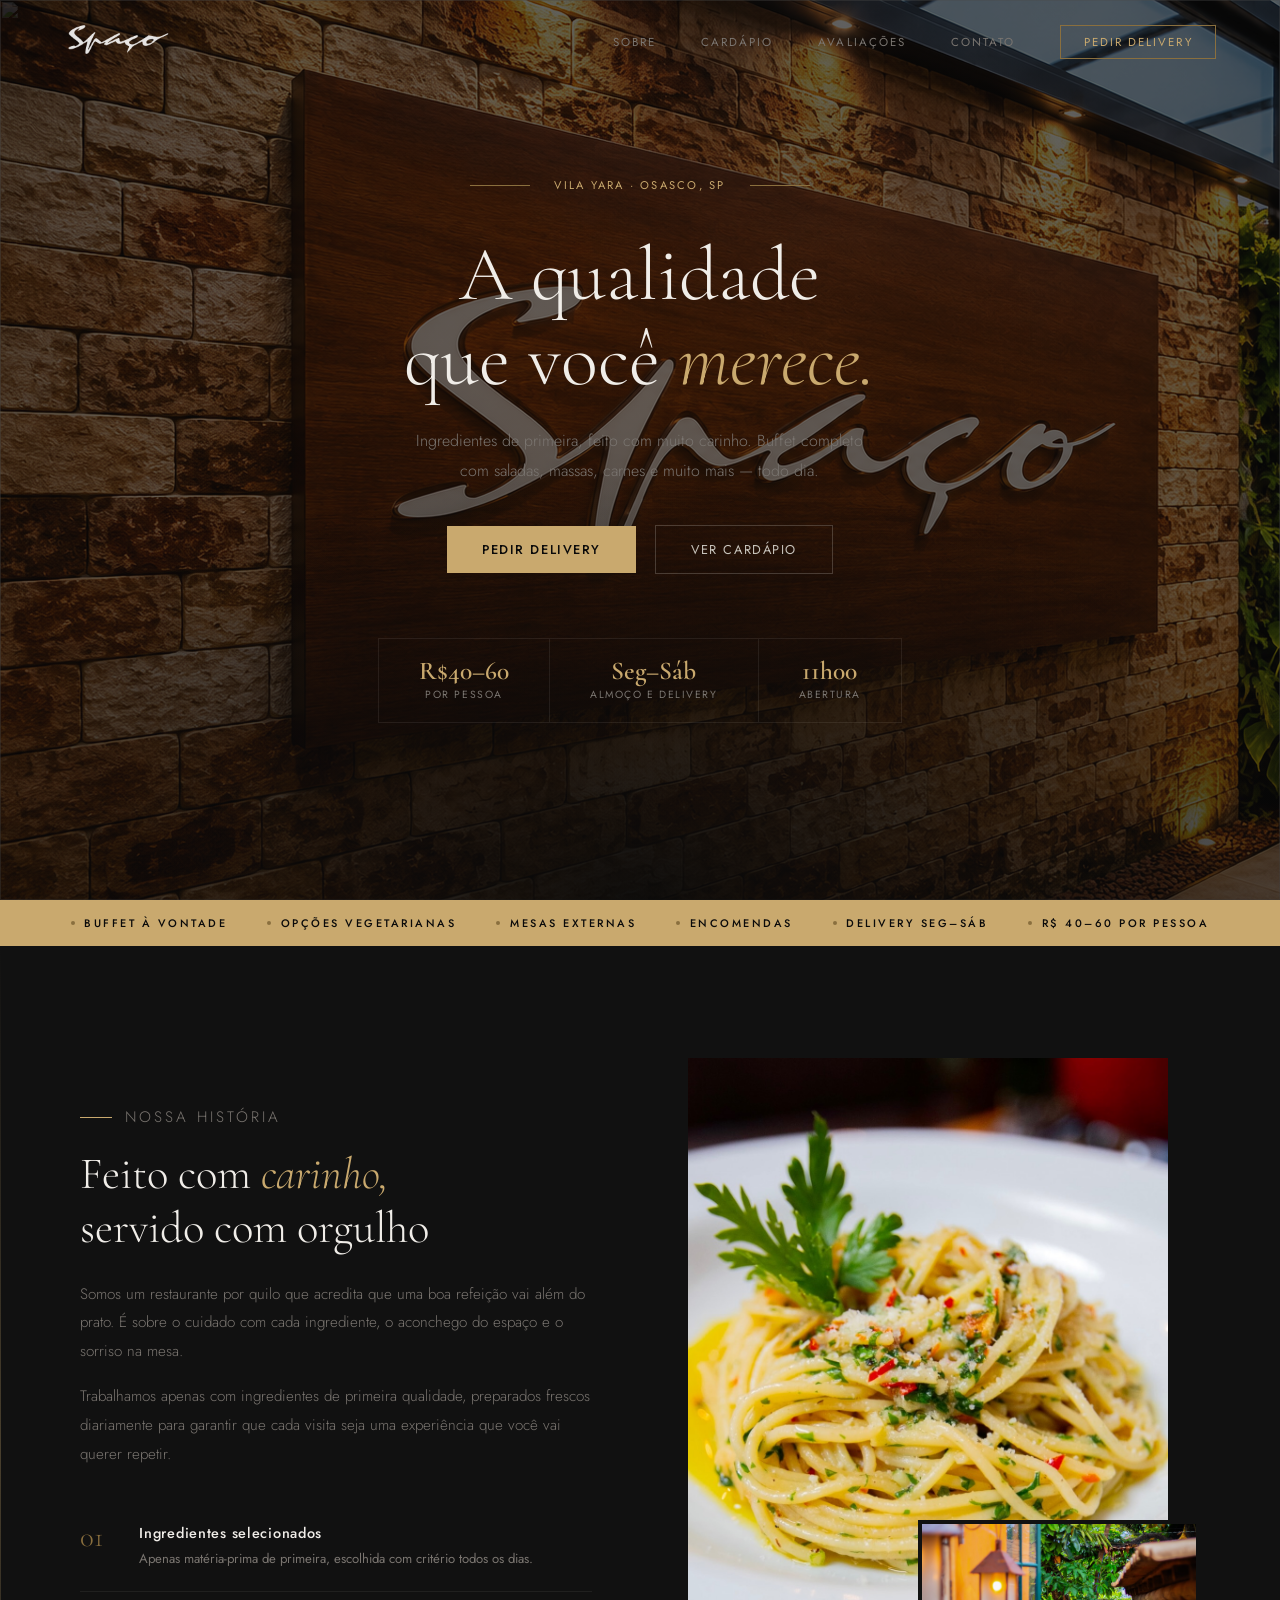
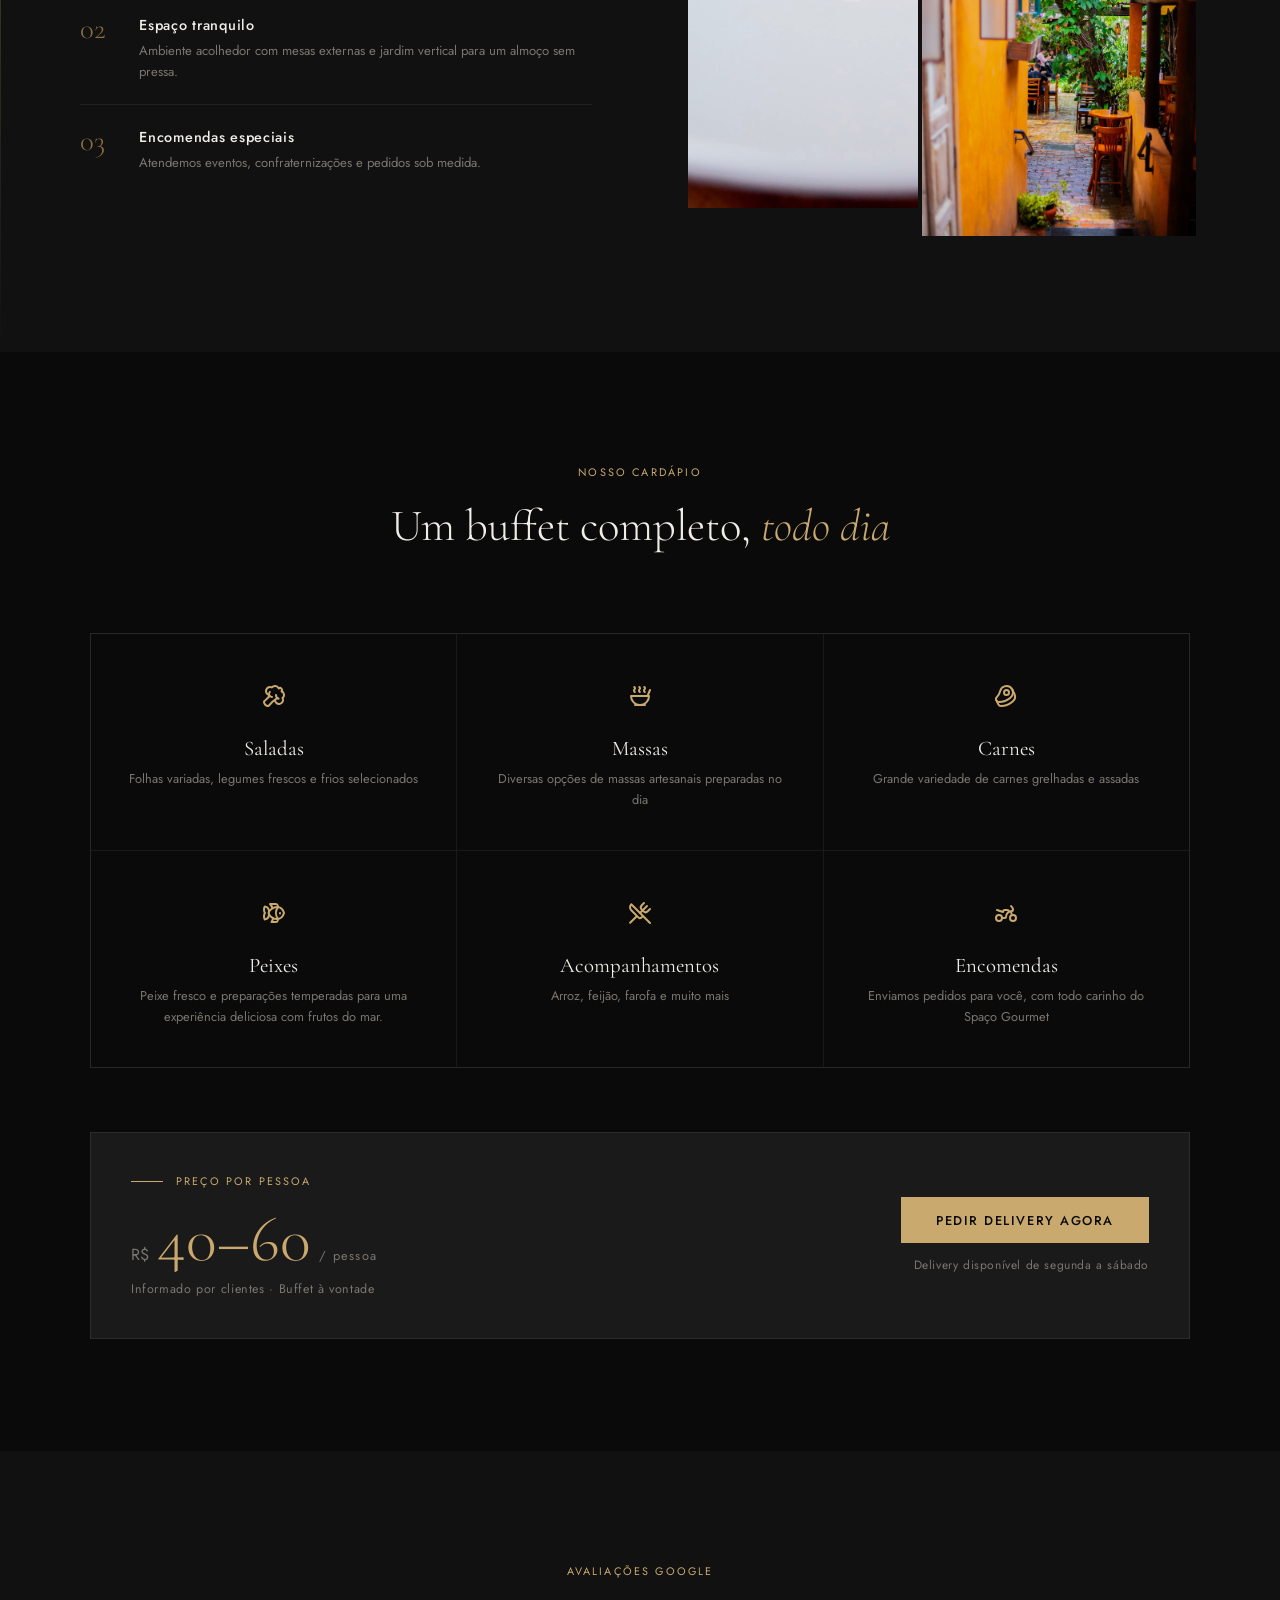
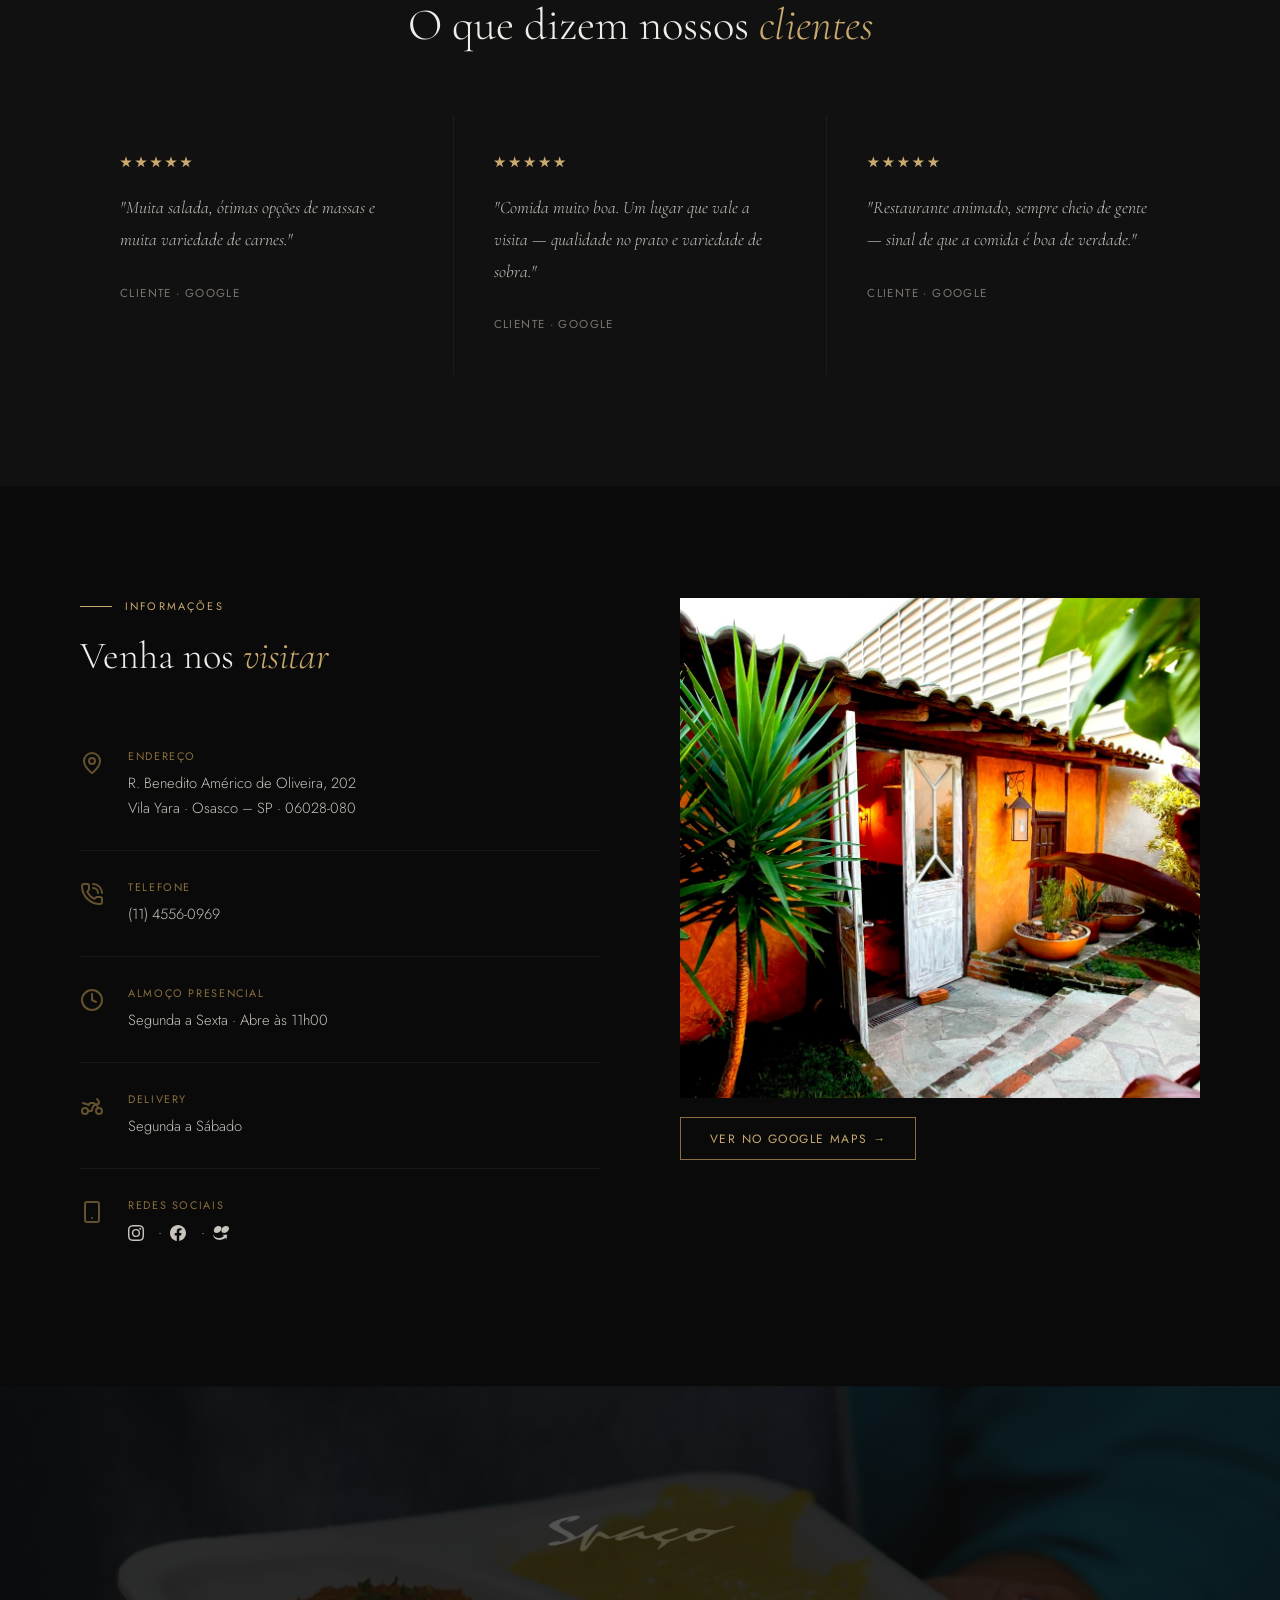
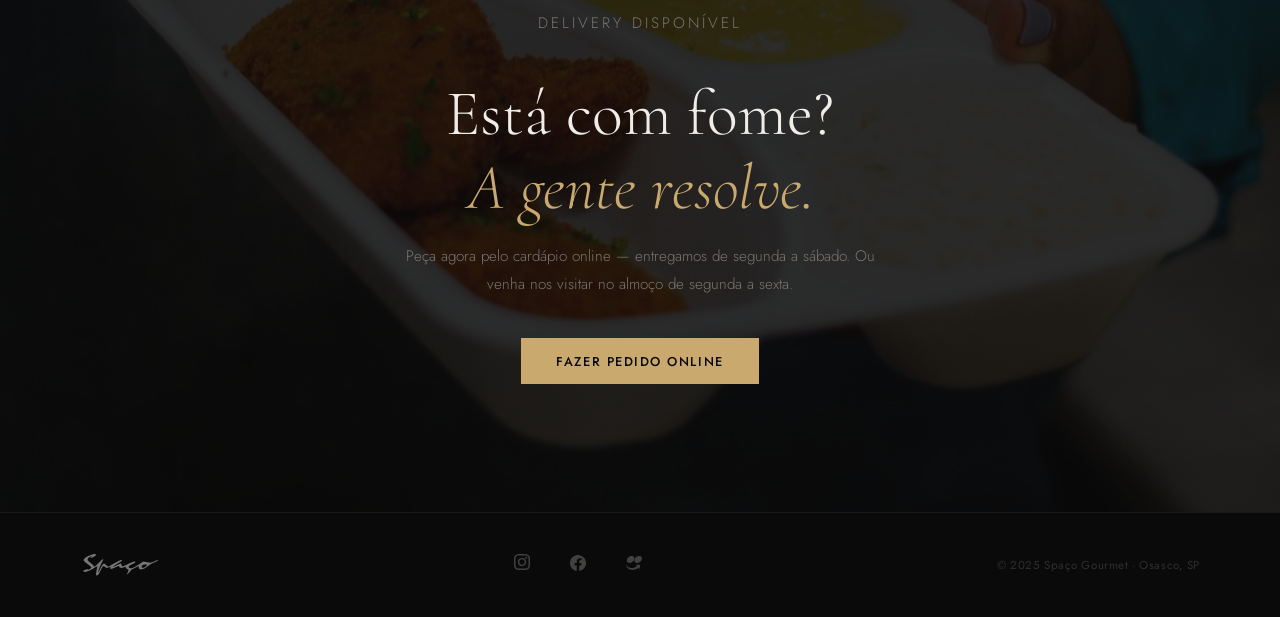
==== commit 22cb95c5: "Add files via upload" ====
--- a/index.html
+++ b/index.html
@@ -1,34 +1,39 @@
 <!DOCTYPE html>
 <html lang="pt-BR">
+
 <head>
   <meta charset="UTF-8">
   <meta name="viewport" content="width=device-width, initial-scale=1.0">
 
   <!-- ═══ SEO PRIMÁRIO ═══ -->
   <title>Spaço Gourmet Restaurante | Vila Yara, Osasco</title>
-  <meta name="description" content="Restaurante por quilo em Osasco, SP. Buffet completo com saladas, massas, carnes e acompanhamentos frescos todo dia. Delivery de segunda a sábado. R. Benedito Américo de Oliveira, 202 – Vila Yara.">
-  <meta name="keywords" content="restaurante osasco, buffet por quilo osasco, almoço osasco, delivery osasco, vila yara restaurante, spaço gourmet">
+  <meta name="description"
+    content="Restaurante por quilo em Osasco, SP. Buffet completo com saladas, massas, carnes e acompanhamentos frescos todo dia. Delivery de segunda a sábado. R. Benedito Américo de Oliveira, 202 – Vila Yara.">
+  <meta name="keywords"
+    content="restaurante osasco, buffet por quilo osasco, almoço osasco, delivery osasco, vila yara restaurante, spaço gourmet">
   <meta name="author" content="Pedrp Olivera Santos | Dabar Technology">
   <meta name="robots" content="index, follow">
   <link rel="canonical" href="https://spacogourmetrestaurante.com.br/">
 
   <!-- ═══ OPEN GRAPH ═══ -->
-  <meta property="og:type"        content="restaurant">
-  <meta property="og:site_name"   content="Spaço Gourmet Restaurante">
-  <meta property="og:title"       content="Spaço Gourmet – Buffet por Quilo em Osasco">
-  <meta property="og:description" content="Ingredientes de primeira, feito com muito carinho. Buffet completo com saladas, massas, carnes e muito mais. Delivery de segunda a sábado.">
-  <meta property="og:url"         content="https://spacogourmet.com.br/">
-  <meta property="og:image"       content="https://spacogourmet.com.br/assets/img/og-image.jpg">
-  <meta property="og:image:width"  content="1200">
+  <meta property="og:type" content="restaurant">
+  <meta property="og:site_name" content="Spaço Gourmet Restaurante">
+  <meta property="og:title" content="Spaço Gourmet – Buffet por Quilo em Osasco">
+  <meta property="og:description"
+    content="Ingredientes de primeira, feito com muito carinho. Buffet completo com saladas, massas, carnes e muito mais. Delivery de segunda a sábado.">
+  <meta property="og:url" content="https://spacogourmet.com.br/">
+  <meta property="og:image" content="https://spacogourmet.com.br/assets/img/og-image.jpg">
+  <meta property="og:image:width" content="1200">
   <meta property="og:image:height" content="630">
-  <meta property="og:image:alt"   content="Buffet do Spaço Gourmet Restaurante em Osasco">
-  <meta property="og:locale"      content="pt_BR">
+  <meta property="og:image:alt" content="Buffet do Spaço Gourmet Restaurante em Osasco">
+  <meta property="og:locale" content="pt_BR">
 
   <!-- ═══ TWITTER CARD ═══ -->
-  <meta name="twitter:card"        content="summary_large_image">
-  <meta name="twitter:title"       content="Spaço Gourmet – Buffet por Quilo em Osasco">
-  <meta name="twitter:description" content="Ingredientes de primeira, feito com muito carinho. Delivery de segunda a sábado.">
-  <meta name="twitter:image"       content="https://spacogourmet.com.br/assets/img/og-image.jpg">
+  <meta name="twitter:card" content="summary_large_image">
+  <meta name="twitter:title" content="Spaço Gourmet – Buffet por Quilo em Osasco">
+  <meta name="twitter:description"
+    content="Ingredientes de primeira, feito com muito carinho. Delivery de segunda a sábado.">
+  <meta name="twitter:image" content="https://spacogourmet.com.br/assets/img/og-image.jpg">
 
   <!-- ═══ SCHEMA.ORG ═══ -->
   <script type="application/ld+json">
@@ -85,11 +90,14 @@
   <!-- ═══ FONTS ═══ -->
   <link rel="preconnect" href="https://fonts.googleapis.com">
   <link rel="preconnect" href="https://fonts.gstatic.com" crossorigin>
-  <link href="https://fonts.googleapis.com/css2?family=Cormorant+Garamond:ital,wght@0,300;0,400;0,600;1,300;1,400&family=Jost:wght@300;400;500&display=swap" rel="stylesheet">
+  <link
+    href="https://fonts.googleapis.com/css2?family=Cormorant+Garamond:ital,wght@0,300;0,400;0,600;1,300;1,400&family=Jost:wght@300;400;500&display=swap"
+    rel="stylesheet">
 
   <!-- ═══ CSS ═══ -->
   <link rel="stylesheet" href="assets/css/home.css">
 </head>
+
 <body>
 
   <a class="skip-link" href="#conteudo">Ir para o conteúdo principal</a>
@@ -99,22 +107,11 @@
   ════════════════════════════════════ -->
   <header class="site-header" id="topo">
     <a class="site-header__logo" href="#topo" aria-label="Spaço Gourmet – página inicial">
-      <img
-        src="assets/img/logo.webp"
-        alt="Spaço Gourmet Restaurante"
-        width="160"
-        height="32"
-        loading="eager"
-      >
+      <img src="assets/img/spaco-logo.png" alt="Spaço Gourmet Restaurante" width="160" height="32" loading="eager">
     </a>
 
     <nav aria-label="Navegação principal">
-      <button
-        class="nav-toggle"
-        aria-controls="nav-menu"
-        aria-expanded="false"
-        aria-label="Abrir menu de navegação"
-      >
+      <button class="nav-toggle" aria-controls="nav-menu" aria-expanded="false" aria-label="Abrir menu de navegação">
         <span class="nav-toggle__bar" aria-hidden="true"></span>
         <span class="nav-toggle__bar" aria-hidden="true"></span>
         <span class="nav-toggle__bar" aria-hidden="true"></span>
@@ -126,13 +123,9 @@
         <li><a href="#avaliacoes">Avaliações</a></li>
         <li><a href="#contato">Contato</a></li>
         <li>
-          <a
-            href="https://pedido.anota.ai/cart?access_token=eyJhbGciOiJIUzI1NiIsInR5cCI6IkpXVCJ9.eyJpZGNsaWVudCI6IjY3OTEwYTFlM2VjZjJmMDAxMDUzMmM5YiIsImlkcGFnZSI6IjY3NDljMWNjMTE3Y2YwMDAxOTgwY2Q4NSIsImlhdCI6MTczNzczNzMyNX0.fIODu4HVUvWl1i528f33wzNAoRnp4BIm-dpuX-pwweQ"
-            class="nav-cta"
-            target="_blank"
-            rel="noopener noreferrer"
-            aria-label="Pedir delivery online – abre em nova aba"
-          >Pedir Delivery</a>
+          <a href="https://pedido.anota.ai/cart?access_token=eyJhbGciOiJIUzI1NiIsInR5cCI6IkpXVCJ9.eyJpZGNsaWVudCI6IjY3OTEwYTFlM2VjZjJmMDAxMDUzMmM5YiIsImlkcGFnZSI6IjY3NDljMWNjMTE3Y2YwMDAxOTgwY2Q4NSIsImlhdCI6MTczNzczNzMyNX0.fIODu4HVUvWl1i528f33wzNAoRnp4BIm-dpuX-pwweQ"
+            class="nav-cta" target="_blank" rel="noopener noreferrer"
+            aria-label="Pedir delivery online – abre em nova aba">Pedir Delivery</a>
         </li>
       </ul>
     </nav>
@@ -150,26 +143,13 @@
       <!-- Camadas de fundo -->
       <div class="hero__bg" aria-hidden="true"></div>
       <div class="hero__foto" aria-hidden="true">
-        <img
-          src="assets/img/hero.jpg"
-          alt=""
-          width="1920"
-          height="1080"
-          fetchpriority="high"
-        >
+        <img src="assets/img/hero.jpg" alt="" width="1920" height="1080" fetchpriority="high">
       </div>
       <div class="hero__vinheta" aria-hidden="true"></div>
 
       <!-- Conteúdo centralizado -->
       <div class="hero__conteudo">
 
-        <img
-          class="hero__logo"
-          src="assets/img/logo.webp"
-          alt="Spaço Gourmet Restaurante"
-          width="480"
-          height="96"
-        >
 
         <p class="hero__local" aria-label="Localização: Vila Yara, Osasco SP">
           <span aria-hidden="true"></span>
@@ -187,13 +167,9 @@
         </p>
 
         <div class="hero__acoes">
-          <a
-            href="https://pedido.anota.ai/cart?access_token=eyJhbGciOiJIUzI1NiIsInR5cCI6IkpXVCJ9.eyJpZGNsaWVudCI6IjY3OTEwYTFlM2VjZjJmMDAxMDUzMmM5YiIsImlkcGFnZSI6IjY3NDljMWNjMTE3Y2YwMDAxOTgwY2Q4NSIsImlhdCI6MTczNzczNzMyNX0.fIODu4HVUvWl1i528f33wzNAoRnp4BIm-dpuX-pwweQ"
-            class="btn-gold"
-            target="_blank"
-            rel="noopener noreferrer"
-            aria-label="Fazer pedido de delivery online"
-          >Pedir Delivery</a>
+          <a href="https://pedido.anota.ai/cart?access_token=eyJhbGciOiJIUzI1NiIsInR5cCI6IkpXVCJ9.eyJpZGNsaWVudCI6IjY3OTEwYTFlM2VjZjJmMDAxMDUzMmM5YiIsImlkcGFnZSI6IjY3NDljMWNjMTE3Y2YwMDAxOTgwY2Q4NSIsImlhdCI6MTczNzczNzMyNX0.fIODu4HVUvWl1i528f33wzNAoRnp4BIm-dpuX-pwweQ"
+            class="btn-gold" target="_blank" rel="noopener noreferrer"
+            aria-label="Fazer pedido de delivery online">Pedir Delivery</a>
           <a href="#cardapio" class="btn-ghost">Ver Cardápio</a>
         </div>
 
@@ -240,8 +216,10 @@
         <p class="label-tag" aria-hidden="true">Nossa história</p>
         <h2 id="sobre-titulo">Feito com <em>carinho,</em><br>servido com orgulho</h2>
 
-        <p>Somos um restaurante por quilo que acredita que uma boa refeição vai além do prato. É sobre o cuidado com cada ingrediente, o aconchego do espaço e o sorriso na mesa.</p>
-        <p>Trabalhamos apenas com ingredientes de primeira qualidade, preparados frescos diariamente para garantir que cada visita seja uma experiência que você vai querer repetir.</p>
+        <p>Somos um restaurante por quilo que acredita que uma boa refeição vai além do prato. É sobre o cuidado com
+          cada ingrediente, o aconchego do espaço e o sorriso na mesa.</p>
+        <p>Trabalhamos apenas com ingredientes de primeira qualidade, preparados frescos diariamente para garantir que
+          cada visita seja uma experiência que você vai querer repetir.</p>
 
         <ol class="about__features" aria-label="Diferenciais do restaurante">
           <li class="af-item reveal">
@@ -270,22 +248,10 @@
 
       <!-- Galeria dupla (do meu) -->
       <div class="about__galeria">
-        <img
-          class="about__foto-principal"
-          src="assets/img/sobre-principal.jpg"
-          alt="Buffet completo do Spaço Gourmet com variedade de pratos"
-          width="600"
-          height="750"
-          loading="lazy"
-        >
-        <img
-          class="about__foto-destaque"
-          src="assets/img/sobre-detalhe.jpg"
-          alt="Detalhe de prato servido no Spaço Gourmet"
-          width="320"
-          height="320"
-          loading="lazy"
-        >
+        <img class="about__foto-principal" src="assets/img/macarrao.jpg"
+          alt="Buffet completo do Spaço Gourmet com variedade de pratos" width="600" height="750" loading="lazy">
+        <img class="about__foto-destaque" src="assets/img/quintal.jpg" alt="Detalhe de prato servido no Spaço Gourmet"
+          width="320" height="320" loading="lazy">
       </div>
 
     </section>
@@ -302,35 +268,86 @@
       </header>
 
       <ul class="menu__grid" role="list" aria-label="Categorias do buffet">
-        <li class="menu-item reveal">
-          <span class="mi-icon" role="img" aria-label="Salada">🥗</span>
+        <li class="menu-item reveal salada">
+          <span class="mi-icon" role="img" aria-label="Salada"><svg xmlns="http://www.w3.org/2000/svg" width="24"
+              height="24" viewBox="0 0 24 24" fill="none" stroke="currentColor" stroke-width="2" stroke-linecap="round"
+              stroke-linejoin="round" class="lucide lucide-broccoli-icon lucide-broccoli">
+              <path d="M10 13a3 3 0 0 1-2.121-5.121" />
+              <path
+                d="M15.606 14.204c-3.5 1.5-5.899 4.503-8.899 7.503A1 1 0 0 1 6 22c-2 0-4-2-4-4a1 1 0 0 1 .293-.707c1.911-1.911 3.823-3.578 5.347-5.441" />
+              <path d="M16.573 14.737A4 4 0 0 1 14 11" />
+              <path
+                d="M7.14 10.907a4 4 0 1 1 2.756-7.43A4 4 0 0 1 16.7 4.48a2 2 0 0 1 2.82 2.82 4 4 0 0 1 1.002 6.805A4 4 0 1 1 13 16" />
+            </svg></span>
           <h3>Saladas</h3>
           <p>Folhas variadas, legumes frescos e frios selecionados</p>
         </li>
         <li class="menu-item reveal">
-          <span class="mi-icon" role="img" aria-label="Massa">🍝</span>
+          <span class="mi-icon" role="img" aria-label="Massa"><svg xmlns="http://www.w3.org/2000/svg" width="24"
+              height="24" viewBox="0 0 24 24" fill="none" stroke="currentColor" stroke-width="2" stroke-linecap="round"
+              stroke-linejoin="round" class="lucide lucide-soup-icon lucide-soup">
+              <path d="M12 21a9 9 0 0 0 9-9H3a9 9 0 0 0 9 9Z" />
+              <path d="M7 21h10" />
+              <path d="M19.5 12 22 6" />
+              <path d="M16.25 3c.27.1.8.53.75 1.36-.06.83-.93 1.2-1 2.02-.05.78.34 1.24.73 1.62" />
+              <path d="M11.25 3c.27.1.8.53.74 1.36-.05.83-.93 1.2-.98 2.02-.06.78.33 1.24.72 1.62" />
+              <path d="M6.25 3c.27.1.8.53.75 1.36-.06.83-.93 1.2-1 2.02-.05.78.34 1.24.74 1.62" />
+            </svg></span>
           <h3>Massas</h3>
           <p>Diversas opções de massas artesanais preparadas no dia</p>
         </li>
         <li class="menu-item reveal">
-          <span class="mi-icon" role="img" aria-label="Carne">🥩</span>
+          <span class="mi-icon" role="img" aria-label="Carne"><svg xmlns="http://www.w3.org/2000/svg" width="24"
+              height="24" viewBox="0 0 24 24" fill="none" stroke="currentColor" stroke-width="2" stroke-linecap="round"
+              stroke-linejoin="round" class="lucide lucide-beef-icon lucide-beef">
+              <path
+                d="M16.4 13.7A6.5 6.5 0 1 0 6.28 6.6c-1.1 3.13-.78 3.9-3.18 6.08A3 3 0 0 0 5 18c4 0 8.4-1.8 11.4-4.3" />
+              <path d="m18.5 6 2.19 4.5a6.48 6.48 0 0 1-2.29 7.2C15.4 20.2 11 22 7 22a3 3 0 0 1-2.68-1.66L2.4 16.5" />
+              <circle cx="12.5" cy="8.5" r="2.5" />
+            </svg></span>
           <h3>Carnes</h3>
           <p>Grande variedade de carnes grelhadas e assadas</p>
         </li>
         <li class="menu-item reveal">
-          <span class="mi-icon" role="img" aria-label="Legumes">🥦</span>
-          <h3>Vegetariano</h3>
-          <p>Legumes frescos e preparações sem carne com muito sabor</p>
+          <span class="mi-icon" role="img" aria-label="Peixe"><svg xmlns="http://www.w3.org/2000/svg" width="24"
+              height="24" viewBox="0 0 24 24" fill="none" stroke="currentColor" stroke-width="2" stroke-linecap="round"
+              stroke-linejoin="round" class="lucide lucide-fish-icon lucide-fish">
+              <path d="M6.5 12c.94-3.46 4.94-6 8.5-6 3.56 0 6.06 2.54 7 6-.94 3.47-3.44 6-7 6s-7.56-2.53-8.5-6Z" />
+              <path d="M18 12v.5" />
+              <path d="M16 17.93a9.77 9.77 0 0 1 0-11.86" />
+              <path
+                d="M7 10.67C7 8 5.58 5.97 2.73 5.5c-1 1.5-1 5 .23 6.5-1.24 1.5-1.24 5-.23 6.5C5.58 18.03 7 16 7 13.33" />
+              <path d="M10.46 7.26C10.2 5.88 9.17 4.24 8 3h5.8a2 2 0 0 1 1.98 1.67l.23 1.4" />
+              <path d="m16.01 17.93-.23 1.4A2 2 0 0 1 13.8 21H9.5a5.96 5.96 0 0 0 1.49-3.98" />
+            </svg></span>
+          <h3>Peixes</h3>
+          <p>Peixe fresco e preparações temperadas para uma experiência deliciosa com frutos do mar.</p>
         </li>
         <li class="menu-item reveal">
-          <span class="mi-icon" role="img" aria-label="Acompanhamentos">🍚</span>
+          <span class="mi-icon" role="img" aria-label="Acompanhamentos"><svg xmlns="http://www.w3.org/2000/svg"
+              width="24" height="24" viewBox="0 0 24 24" fill="none" stroke="currentColor" stroke-width="2"
+              stroke-linecap="round" stroke-linejoin="round"
+              class="lucide lucide-utensils-crossed-icon lucide-utensils-crossed">
+              <path d="m16 2-2.3 2.3a3 3 0 0 0 0 4.2l1.8 1.8a3 3 0 0 0 4.2 0L22 8" />
+              <path d="M15 15 3.3 3.3a4.2 4.2 0 0 0 0 6l7.3 7.3c.7.7 2 .7 2.8 0L15 15Zm0 0 7 7" />
+              <path d="m2.1 21.8 6.4-6.3" />
+              <path d="m19 5-7 7" />
+            </svg></span>
           <h3>Acompanhamentos</h3>
           <p>Arroz, feijão, farofa e muito mais</p>
         </li>
         <li class="menu-item reveal">
-          <span class="mi-icon" role="img" aria-label="Caixa">📦</span>
+          <span class="mi-icon" role="img" aria-label="Caixa"><svg xmlns="http://www.w3.org/2000/svg" width="24"
+              height="24" viewBox="0 0 24 24" fill="none" stroke="currentColor" stroke-width="2" stroke-linecap="round"
+              stroke-linejoin="round" class="lucide lucide-motorbike-icon lucide-motorbike">
+              <path d="m18 14-1-3" />
+              <path d="m3 9 6 2a2 2 0 0 1 2-2h2a2 2 0 0 1 1.99 1.81" />
+              <path d="M8 17h3a1 1 0 0 0 1-1 6 6 0 0 1 6-6 1 1 0 0 0 1-1v-.75A5 5 0 0 0 17 5" />
+              <circle cx="19" cy="17" r="3" />
+              <circle cx="5" cy="17" r="3" />
+            </svg></span>
           <h3>Encomendas</h3>
-          <p>Pedidos especiais para eventos e confraternizações</p>
+          <p>Enviamos pedidos para você, com todo carinho do Spaço Gourmet</p>
         </li>
       </ul>
 
@@ -345,13 +362,9 @@
           <p class="menu__preco-obs">Informado por clientes · Buffet à vontade</p>
         </div>
         <div class="menu__cta-acoes">
-          <a
-            href="https://pedido.anota.ai/cart?access_token=eyJhbGciOiJIUzI1NiIsInR5cCI6IkpXVCJ9.eyJpZGNsaWVudCI6IjY3OTEwYTFlM2VjZjJmMDAxMDUzMmM5YiIsImlkcGFnZSI6IjY3NDljMWNjMTE3Y2YwMDAxOTgwY2Q4NSIsImlhdCI6MTczNzczNzMyNX0.fIODu4HVUvWl1i528f33wzNAoRnp4BIm-dpuX-pwweQ"
-            class="btn-gold"
-            target="_blank"
-            rel="noopener noreferrer"
-            aria-label="Pedir delivery agora – abre em nova aba"
-          >Pedir Delivery Agora</a>
+          <a href="https://pedido.anota.ai/cart?access_token=eyJhbGciOiJIUzI1NiIsInR5cCI6IkpXVCJ9.eyJpZGNsaWVudCI6IjY3OTEwYTFlM2VjZjJmMDAxMDUzMmM5YiIsImlkcGFnZSI6IjY3NDljMWNjMTE3Y2YwMDAxOTgwY2Q4NSIsImlhdCI6MTczNzczNzMyNX0.fIODu4HVUvWl1i528f33wzNAoRnp4BIm-dpuX-pwweQ"
+            class="btn-gold" target="_blank" rel="noopener noreferrer"
+            aria-label="Pedir delivery agora – abre em nova aba">Pedir Delivery Agora</a>
           <p class="menu__cta-obs">Delivery disponível de segunda a sábado</p>
         </div>
       </div>
@@ -441,7 +454,13 @@
         <address>
 
           <div class="info-row">
-            <span class="ir-icon" aria-hidden="true">📍</span>
+            <span class="ir-icon" aria-hidden="true"><svg xmlns="http://www.w3.org/2000/svg" width="24" height="24"
+                viewBox="0 0 24 24" fill="none" stroke="currentColor" stroke-width="2" stroke-linecap="round"
+                stroke-linejoin="round" class="lucide lucide-map-pin-icon lucide-map-pin">
+                <path
+                  d="M20 10c0 4.993-5.539 10.193-7.399 11.799a1 1 0 0 1-1.202 0C9.539 20.193 4 14.993 4 10a8 8 0 0 1 16 0" />
+                <circle cx="12" cy="10" r="3" />
+              </svg></span>
             <div>
               <p class="ir-label">Endereço</p>
               <p class="ir-value">
@@ -452,7 +471,14 @@
           </div>
 
           <div class="info-row">
-            <span class="ir-icon" aria-hidden="true">📞</span>
+            <span class="ir-icon" aria-hidden="true"><svg xmlns="http://www.w3.org/2000/svg" width="24" height="24"
+                viewBox="0 0 24 24" fill="none" stroke="currentColor" stroke-width="2" stroke-linecap="round"
+                stroke-linejoin="round" class="lucide lucide-phone-call-icon lucide-phone-call">
+                <path d="M13 2a9 9 0 0 1 9 9" />
+                <path d="M13 6a5 5 0 0 1 5 5" />
+                <path
+                  d="M13.832 16.568a1 1 0 0 0 1.213-.303l.355-.465A2 2 0 0 1 17 15h3a2 2 0 0 1 2 2v3a2 2 0 0 1-2 2A18 18 0 0 1 2 4a2 2 0 0 1 2-2h3a2 2 0 0 1 2 2v3a2 2 0 0 1-.8 1.6l-.468.351a1 1 0 0 0-.292 1.233 14 14 0 0 0 6.392 6.384" />
+              </svg></span>
             <div>
               <p class="ir-label">Telefone</p>
               <p class="ir-value">
@@ -462,7 +488,12 @@
           </div>
 
           <div class="info-row">
-            <span class="ir-icon" aria-hidden="true">🕐</span>
+            <span class="ir-icon" aria-hidden="true"><svg xmlns="http://www.w3.org/2000/svg" width="24" height="24"
+                viewBox="0 0 24 24" fill="none" stroke="currentColor" stroke-width="2" stroke-linecap="round"
+                stroke-linejoin="round" class="lucide lucide-clock-icon lucide-clock">
+                <circle cx="12" cy="12" r="10" />
+                <path d="M12 6v6l4 2" />
+              </svg></span>
             <div>
               <p class="ir-label">Almoço presencial</p>
               <p class="ir-value">
@@ -472,7 +503,15 @@
           </div>
 
           <div class="info-row">
-            <span class="ir-icon" aria-hidden="true">🛵</span>
+            <span class="ir-icon" aria-hidden="true"><svg xmlns="http://www.w3.org/2000/svg" width="24" height="24"
+                viewBox="0 0 24 24" fill="none" stroke="currentColor" stroke-width="2" stroke-linecap="round"
+                stroke-linejoin="round" class="lucide lucide-motorbike-icon lucide-motorbike">
+                <path d="m18 14-1-3" />
+                <path d="m3 9 6 2a2 2 0 0 1 2-2h2a2 2 0 0 1 1.99 1.81" />
+                <path d="M8 17h3a1 1 0 0 0 1-1 6 6 0 0 1 6-6 1 1 0 0 0 1-1v-.75A5 5 0 0 0 17 5" />
+                <circle cx="19" cy="17" r="3" />
+                <circle cx="5" cy="17" r="3" />
+              </svg></span>
             <div>
               <p class="ir-label">Delivery</p>
               <p class="ir-value">
@@ -482,20 +521,40 @@
           </div>
 
           <div class="info-row">
-            <span class="ir-icon" aria-hidden="true">📲</span>
+            <span class="ir-icon" aria-hidden="true"><svg xmlns="http://www.w3.org/2000/svg" width="24" height="24"
+                viewBox="0 0 24 24" fill="none" stroke="currentColor" stroke-width="2" stroke-linecap="round"
+                stroke-linejoin="round" class="lucide lucide-smartphone-icon lucide-smartphone">
+                <rect width="14" height="20" x="5" y="2" rx="2" ry="2" />
+                <path d="M12 18h.01" />
+              </svg></span>
             <div>
               <p class="ir-label">Redes sociais</p>
               <p class="ir-value">
-                <a href="https://www.instagram.com/spacogourmetrestaurante/"
-                   target="_blank"
-                   rel="noopener noreferrer"
-                   aria-label="Instagram do Spaço Gourmet – abre em nova aba">Instagram</a>
+                <a href="https://www.instagram.com/spacogourmetrestaurante/" target="_blank" rel="noopener noreferrer"
+                  aria-label="Instagram do Spaço Gourmet – abre em nova aba"><svg xmlns="http://www.w3.org/2000/svg"
+                    width="16" height="16" fill="currentColor" class="bi bi-instagram" viewBox="0 0 16 16">
+                    <path
+                      d="M8 0C5.829 0 5.556.01 4.703.048 3.85.088 3.269.222 2.76.42a3.9 3.9 0 0 0-1.417.923A3.9 3.9 0 0 0 .42 2.76C.222 3.268.087 3.85.048 4.7.01 5.555 0 5.827 0 8.001c0 2.172.01 2.444.048 3.297.04.852.174 1.433.372 1.942.205.526.478.972.923 1.417.444.445.89.719 1.416.923.51.198 1.09.333 1.942.372C5.555 15.99 5.827 16 8 16s2.444-.01 3.298-.048c.851-.04 1.434-.174 1.943-.372a3.9 3.9 0 0 0 1.416-.923c.445-.445.718-.891.923-1.417.197-.509.332-1.09.372-1.942C15.99 10.445 16 10.173 16 8s-.01-2.445-.048-3.299c-.04-.851-.175-1.433-.372-1.941a3.9 3.9 0 0 0-.923-1.417A3.9 3.9 0 0 0 13.24.42c-.51-.198-1.092-.333-1.943-.372C10.443.01 10.172 0 7.998 0zm-.717 1.442h.718c2.136 0 2.389.007 3.232.046.78.035 1.204.166 1.486.275.373.145.64.319.92.599s.453.546.598.92c.11.281.24.705.275 1.485.039.843.047 1.096.047 3.231s-.008 2.389-.047 3.232c-.035.78-.166 1.203-.275 1.485a2.5 2.5 0 0 1-.599.919c-.28.28-.546.453-.92.598-.28.11-.704.24-1.485.276-.843.038-1.096.047-3.232.047s-2.39-.009-3.233-.047c-.78-.036-1.203-.166-1.485-.276a2.5 2.5 0 0 1-.92-.598 2.5 2.5 0 0 1-.6-.92c-.109-.281-.24-.705-.275-1.485-.038-.843-.046-1.096-.046-3.233s.008-2.388.046-3.231c.036-.78.166-1.204.276-1.486.145-.373.319-.64.599-.92s.546-.453.92-.598c.282-.11.705-.24 1.485-.276.738-.034 1.024-.044 2.515-.045zm4.988 1.328a.96.96 0 1 0 0 1.92.96.96 0 0 0 0-1.92m-4.27 1.122a4.109 4.109 0 1 0 0 8.217 4.109 4.109 0 0 0 0-8.217m0 1.441a2.667 2.667 0 1 1 0 5.334 2.667 2.667 0 0 1 0-5.334" />
+                  </svg></a>
                 &nbsp;·&nbsp;
-                <a href="https://www.facebook.com/spacogourmetrestaurante/"
-                   target="_blank"
-                   rel="noopener noreferrer"
-                   aria-label="Facebook do Spaço Gourmet – abre em nova aba">Facebook</a>
-              </p>
+                <a href="https://www.facebook.com/spacogourmetrestaurante/" target="_blank" rel="noopener noreferrer"
+                  aria-label="Facebook do Spaço Gourmet – abre em nova aba"><svg xmlns="http://www.w3.org/2000/svg"
+                    width="16" height="16" fill="currentColor" class="bi bi-facebook" viewBox="0 0 16 16">
+                    <path
+                      d="M16 8.049c0-4.446-3.582-8.05-8-8.05C3.58 0-.002 3.603-.002 8.05c0 4.017 2.926 7.347 6.75 7.951v-5.625h-2.03V8.05H6.75V6.275c0-2.017 1.195-3.131 3.022-3.131.876 0 1.791.157 1.791.157v1.98h-1.009c-.993 0-1.303.621-1.303 1.258v1.51h2.218l-.354 2.326H9.25V16c3.824-.604 6.75-3.934 6.75-7.951" />
+                  </svg></a>
+                &nbsp;·&nbsp;
+                <a href="https://www.ifood.com.br/delivery/osasco-sp/spaco-gourmet-restaurante-vila-yara/a585d90e-c3f4-47e3-9f50-d5a1bf6eef16"
+                  target="_blank" rel="noopener noreferrer" aria-label="Ifood do Spaço Gourmet – abre em nova aba">
+
+                  <svg width="16" height="16" viewBox="0 0 24 24" role="img">
+                    <title>iFood icon</title>
+                    <path
+                      d="M8.428 1.67c-4.65 0-7.184 4.149-7.184 6.998 0 2.294 2.2 3.299 4.25 3.299l-.006-.006c4.244 0 7.184-3.854 7.184-6.998 0-2.29-2.175-3.293-4.244-3.293zm11.328 0c-4.65 0-7.184 4.149-7.184 6.998 0 2.294 2.2 3.299 4.25 3.299l-.006-.006C21.061 11.96 24 8.107 24 4.963c0-2.29-2.18-3.293-4.244-3.293zM14.172 14.52l2.435 1.834c-2.17 2.07-6.124 3.525-9.353 3.17A8.913 8.913 0 01.23 14.541H0a9.598 9.598 0 008.828 7.758c3.814.24 7.323-.905 9.947-3.13l-.004.007 1.08 2.988 1.555-7.623-7.234-.02Z"
+                      fill="currentColor" />
+                  </svg>
+
+                </a>
             </div>
           </div>
 
@@ -504,20 +563,12 @@
 
       <!-- Foto do espaço (do meu) + link p/ maps -->
       <div class="info__foto">
-        <img
-          src="assets/img/espaco.jpg"
-          alt="Entrada do Spaço Gourmet com jardim vertical e placa iluminada"
-          width="700"
-          height="500"
-          loading="lazy"
-        >
-        <a
-          class="info__maps-link"
+        <img src="assets/img/entrada.jpg" alt="Quintal do Spaço Gourmet com mesas externas e jardim" width="700"
+          height="500" loading="lazy">
+        <a class="info__maps-link"
           href="https://www.google.com/maps/search/?api=1&query=Spa%C3%A7o+Gourmet+Osasco+R.+Benedito+Am%C3%A9rico+de+Oliveira+202"
-          target="_blank"
-          rel="noopener noreferrer"
-          aria-label="Ver Spaço Gourmet no Google Maps – abre em nova aba"
-        >Ver no Google Maps →</a>
+          target="_blank" rel="noopener noreferrer" aria-label="Ver Spaço Gourmet no Google Maps – abre em nova aba">Ver
+          no Google Maps →</a>
       </div>
 
     </section>
@@ -526,25 +577,15 @@
          CTA FINAL (dele)
     ════════════════════════════════════ -->
     <section class="cta-final" aria-labelledby="cta-titulo">
-      <img
-        class="cta-final__logo"
-        src="assets/img/logo.webp"
-        alt=""
-        width="200"
-        height="40"
-        loading="lazy"
-        aria-hidden="true"
-      >
+      <img class="cta-final__logo" src="assets/img/spaco-logo.png" alt="" width="200" height="40" loading="lazy"
+        aria-hidden="true">
       <p class="label-tag">Delivery disponível</p>
       <h2 id="cta-titulo">Está com fome?<br><em>A gente resolve.</em></h2>
-      <p>Peça agora pelo cardápio online — entregamos de segunda a sábado. Ou venha nos visitar no almoço de segunda a sexta.</p>
-      <a
-        href="https://pedido.anota.ai/cart?access_token=eyJhbGciOiJIUzI1NiIsInR5cCI6IkpXVCJ9.eyJpZGNsaWVudCI6IjY3OTEwYTFlM2VjZjJmMDAxMDUzMmM5YiIsImlkcGFnZSI6IjY3NDljMWNjMTE3Y2YwMDAxOTgwY2Q4NSIsImlhdCI6MTczNzczNzMyNX0.fIODu4HVUvWl1i528f33wzNAoRnp4BIm-dpuX-pwweQ"
-        class="btn-gold"
-        target="_blank"
-        rel="noopener noreferrer"
-        aria-label="Fazer pedido de delivery online – abre em nova aba"
-      >Fazer Pedido Online</a>
+      <p>Peça agora pelo cardápio online — entregamos de segunda a sábado. Ou venha nos visitar no almoço de segunda a
+        sexta.</p>
+      <a href="https://pedido.anota.ai/cart?access_token=eyJhbGciOiJIUzI1NiIsInR5cCI6IkpXVCJ9.eyJpZGNsaWVudCI6IjY3OTEwYTFlM2VjZjJmMDAxMDUzMmM5YiIsImlkcGFnZSI6IjY3NDljMWNjMTE3Y2YwMDAxOTgwY2Q4NSIsImlhdCI6MTczNzczNzMyNX0.fIODu4HVUvWl1i528f33wzNAoRnp4BIm-dpuX-pwweQ"
+        class="btn-gold" target="_blank" rel="noopener noreferrer"
+        aria-label="Fazer pedido de delivery online – abre em nova aba">Fazer Pedido Online</a>
     </section>
 
   </main>
@@ -554,31 +595,36 @@
   ════════════════════════════════════ -->
   <footer class="site-footer">
     <a href="#topo" class="site-footer__logo" aria-label="Spaço Gourmet – voltar ao topo">
-      <img
-        src="assets/img/logo.webp"
-        alt="Spaço Gourmet Restaurante"
-        width="120"
-        height="24"
-        loading="lazy"
-      >
+      <img src="assets/img/spaco-logo.png" alt="Spaço Gourmet Restaurante" width="120" height="24" loading="lazy">
     </a>
 
     <nav aria-label="Links do rodapé">
       <ul class="footer-links" role="list">
-        <li><a href="#sobre">Sobre</a></li>
-        <li><a href="#cardapio">Cardápio</a></li>
-        <li><a href="#contato">Contato</a></li>
+
+        <a href="https://www.instagram.com/spacogourmetrestaurante/" target="_blank" rel="noopener noreferrer"
+          aria-label="Instagram – abre em nova aba"><svg xmlns="http://www.w3.org/2000/svg" width="16" height="16"
+            fill="currentColor" class="bi bi-instagram" viewBox="0 0 16 16">
+            <path
+              d="M8 0C5.829 0 5.556.01 4.703.048 3.85.088 3.269.222 2.76.42a3.9 3.9 0 0 0-1.417.923A3.9 3.9 0 0 0 .42 2.76C.222 3.268.087 3.85.048 4.7.01 5.555 0 5.827 0 8.001c0 2.172.01 2.444.048 3.297.04.852.174 1.433.372 1.942.205.526.478.972.923 1.417.444.445.89.719 1.416.923.51.198 1.09.333 1.942.372C5.555 15.99 5.827 16 8 16s2.444-.01 3.298-.048c.851-.04 1.434-.174 1.943-.372a3.9 3.9 0 0 0 1.416-.923c.445-.445.718-.891.923-1.417.197-.509.332-1.09.372-1.942C15.99 10.445 16 10.173 16 8s-.01-2.445-.048-3.299c-.04-.851-.175-1.433-.372-1.941a3.9 3.9 0 0 0-.923-1.417A3.9 3.9 0 0 0 13.24.42c-.51-.198-1.092-.333-1.943-.372C10.443.01 10.172 0 7.998 0zm-.717 1.442h.718c2.136 0 2.389.007 3.232.046.78.035 1.204.166 1.486.275.373.145.64.319.92.599s.453.546.598.92c.11.281.24.705.275 1.485.039.843.047 1.096.047 3.231s-.008 2.389-.047 3.232c-.035.78-.166 1.203-.275 1.485a2.5 2.5 0 0 1-.599.919c-.28.28-.546.453-.92.598-.28.11-.704.24-1.485.276-.843.038-1.096.047-3.232.047s-2.39-.009-3.233-.047c-.78-.036-1.203-.166-1.485-.276a2.5 2.5 0 0 1-.92-.598 2.5 2.5 0 0 1-.6-.92c-.109-.281-.24-.705-.275-1.485-.038-.843-.046-1.096-.046-3.233s.008-2.388.046-3.231c.036-.78.166-1.204.276-1.486.145-.373.319-.64.599-.92s.546-.453.92-.598c.282-.11.705-.24 1.485-.276.738-.034 1.024-.044 2.515-.045zm4.988 1.328a.96.96 0 1 0 0 1.92.96.96 0 0 0 0-1.92m-4.27 1.122a4.109 4.109 0 1 0 0 8.217 4.109 4.109 0 0 0 0-8.217m0 1.441a2.667 2.667 0 1 1 0 5.334 2.667 2.667 0 0 1 0-5.334" />
+          </svg></a>
+        </li>
         <li>
-          <a href="https://www.instagram.com/spacogourmetrestaurante/"
-             target="_blank"
-             rel="noopener noreferrer"
-             aria-label="Instagram – abre em nova aba">Instagram</a>
+          <a href="https://www.facebook.com/spacogourmetrestaurante/" target="_blank" rel="noopener noreferrer"
+            aria-label="Facebook – abre em nova aba"><svg xmlns="http://www.w3.org/2000/svg" width="16" height="16"
+              fill="currentColor" class="bi bi-facebook" viewBox="0 0 16 16">
+              <path
+                d="M16 8.049c0-4.446-3.582-8.05-8-8.05C3.58 0-.002 3.603-.002 8.05c0 4.017 2.926 7.347 6.75 7.951v-5.625h-2.03V8.05H6.75V6.275c0-2.017 1.195-3.131 3.022-3.131.876 0 1.791.157 1.791.157v1.98h-1.009c-.993 0-1.303.621-1.303 1.258v1.51h2.218l-.354 2.326H9.25V16c3.824-.604 6.75-3.934 6.75-7.951" />
+            </svg></a>
         </li>
         <li>
-          <a href="https://www.facebook.com/spacogourmetrestaurante/"
-             target="_blank"
-             rel="noopener noreferrer"
-             aria-label="Facebook – abre em nova aba">Facebook</a>
+          <a href="https://www.ifood.com.br/delivery/osasco-sp/spaco-gourmet-restaurante-vila-yara/a585d90e-c3f4-47e3-9f50-d5a1bf6eef16"
+            target="_blank" rel="noopener noreferrer" aria-label="iFood – abre em nova aba">
+            <svg width="16" height="16" viewBox="0 0 24 24" role="img">
+              <path
+                d="M8.428 1.67c-4.65 0-7.184 4.149-7.184 6.998 0 2.294 2.2 3.299 4.25 3.299l-.006-.006c4.244 0 7.184-3.854 7.184-6.998 0-2.29-2.175-3.293-4.244-3.293zm11.328 0c-4.65 0-7.184 4.149-7.184 6.998 0 2.294 2.2 3.299 4.25 3.299l-.006-.006C21.061 11.96 24 8.107 24 4.963c0-2.29-2.18-3.293-4.244-3.293zM14.172 14.52l2.435 1.834c-2.17 2.07-6.124 3.525-9.353 3.17A8.913 8.913 0 01.23 14.541H0a9.598 9.598 0 008.828 7.758c3.814.24 7.323-.905 9.947-3.13l-.004.007 1.08 2.988 1.555-7.623-7.234-.02Z"
+                fill="currentColor" />
+            </svg>
+          </a>
         </li>
       </ul>
     </nav>
@@ -594,4 +640,5 @@
   <script src="assets/js/home.js" defer></script>
 
 </body>
-</html>
+
+</html>
--- a/assets/css/home.css
+++ b/assets/css/home.css
@@ -21,18 +21,18 @@
 }
 
 :root {
-  --black:       #0A0A0A;
-  --black2:      #111111;
-  --black3:      #1A1A1A;
-  --off-white:   #F0EDE8;
-  --silver:      #C8C4BC;
-  --silver-dim:  #7A7570;
-  --gold:        #C9A96E;
-  --gold-dim:    #8A6F3E;
-  --terracota:   #B85C38;
+  --black: #0A0A0A;
+  --black2: #111111;
+  --black3: #1A1A1A;
+  --off-white: #F0EDE8;
+  --silver: #C8C4BC;
+  --silver-dim: #7A7570;
+  --gold: #C9A96E;
+  --gold-dim: #8A6F3E;
+  --terracota: #B85C38;
 
   --font-display: 'Cormorant Garamond', serif;
-  --font-body:    'Jost', sans-serif;
+  --font-body: 'Jost', sans-serif;
 }
 
 html {
@@ -268,7 +268,7 @@
   position: absolute;
   inset: 0;
   z-index: 2;
-  background: radial-gradient(ellipse 100% 80% at 50% 100%, rgba(10,10,10,.92) 0%, transparent 60%);
+  background: radial-gradient(ellipse 100% 80% at 50% 100%, rgba(10, 10, 10, .92) 0%, transparent 60%);
 }
 
 /* Conteúdo */
@@ -278,13 +278,7 @@
   max-width: 800px;
 }
 
-.hero__logo {
-  display: block;
-  margin: 0 auto 3rem;
-  width: min(480px, 80vw);
-  opacity: 0;
-  animation: fadeDown 1.2s cubic-bezier(.16, 1, .3, 1) .2s forwards;
-}
+
 
 .hero__local {
   display: flex;
@@ -401,6 +395,7 @@
   gap: 2.5rem;
   flex-wrap: wrap;
   align-items: center;
+  justify-content: center;
 }
 
 .faixa__item {
@@ -443,7 +438,7 @@
   inset-block: 0;
   inset-inline-start: 0;
   width: 1px;
-  background: linear-gradient(to bottom, transparent, rgba(201,169,110,.3), transparent);
+  background: linear-gradient(to bottom, transparent, rgba(201, 169, 110, .3), transparent);
 }
 
 .about h2 {
@@ -460,7 +455,7 @@
   color: var(--gold);
 }
 
-.about__texto > p {
+.about__texto>p {
   font-size: .95rem;
   line-height: 1.9;
   color: var(--silver-dim);
@@ -580,10 +575,63 @@
 }
 
 .menu-item {
+  position: relative;
+  overflow: hidden;
   background: var(--black);
   padding: 2.5rem 2rem;
   text-align: center;
   transition: background .3s;
+}
+
+.menu-item svg {
+  color: var(--gold);
+}
+
+.menu-item::before {
+  content: "";
+  position: absolute;
+  inset: 0;
+  background-size: cover;
+  background-position: center;
+  opacity: 0;
+  transition: opacity .3s ease;
+  z-index: 0;
+}
+
+.menu-item * {
+  position: relative;
+  z-index: 1;
+}
+
+.menu-item:hover::before {
+  opacity: 0.25;
+  /* controla intensidade */
+}
+
+
+/* BACKGROUND IMAGES  */
+.menu-item.salada::before {
+  background-image: url('../img/salada.png');
+}
+
+.menu-item:nth-child(2)::before {
+  background-image: url('../img/macarrao2.png');
+}
+
+.menu-item:nth-child(3)::before {
+  background-image: url('../img/carne.png');
+}
+
+.menu-item:nth-child(4)::before {
+  background-image: url('../img/salmao.png');
+}
+
+.menu-item:nth-child(5)::before {
+  background-image: url('../img/acompanhamentos.jpg');
+}
+
+.menu-item:nth-child(6)::before {
+  background-image: url('../img/marmita.png');
 }
 
 .menu-item:hover {
@@ -816,6 +864,7 @@
   margin-block-start: 3px;
   opacity: .7;
   user-select: none;
+  color: var(--gold-dim);
 }
 
 .ir-label {
@@ -833,9 +882,10 @@
   font-weight: 300;
 }
 
-.ir-value a {
-  color: var(--gold);
-  transition: color .2s;
+.ir-value svg {
+  color: var(--silver);
+  margin-inline-end: .4rem;
+  vertical-align: middle;
 }
 
 .ir-value a:hover {
@@ -877,7 +927,6 @@
 .cta-final {
   padding: 8rem 5rem;
   text-align: center;
-  background: var(--black2);
   position: relative;
   overflow: hidden;
 }
@@ -886,13 +935,19 @@
   content: '';
   position: absolute;
   inset: 0;
-  background: radial-gradient(ellipse 60% 60% at 50% 50%, rgba(201,169,110,.05) 0%, transparent 70%);
+  background: radial-gradient(ellipse 60% 60% at 50% 50%, rgba(201, 169, 110, .05) 0%, transparent 70%);
   pointer-events: none;
-}
-
-.cta-final > * {
+  background-image: url('../img/marmita-na-mao.jpg');
+  background-size: cover;
+  background-position: center;
+  opacity: .15;
+
+}
+
+.cta-final>* {
   position: relative;
   z-index: 1;
+
 }
 
 .cta-final__logo {
@@ -925,7 +980,7 @@
   color: var(--gold);
 }
 
-.cta-final > p {
+.cta-final>p {
   font-size: .95rem;
   color: var(--silver-dim);
   max-width: 480px;
@@ -999,29 +1054,58 @@
   transform: translateY(0);
 }
 
-.reveal:nth-child(2) { transition-delay: .1s; }
-.reveal:nth-child(3) { transition-delay: .2s; }
-.reveal:nth-child(4) { transition-delay: .3s; }
-.reveal:nth-child(5) { transition-delay: .15s; }
-.reveal:nth-child(6) { transition-delay: .25s; }
+.reveal:nth-child(2) {
+  transition-delay: .1s;
+}
+
+.reveal:nth-child(3) {
+  transition-delay: .2s;
+}
+
+.reveal:nth-child(4) {
+  transition-delay: .3s;
+}
+
+.reveal:nth-child(5) {
+  transition-delay: .15s;
+}
+
+.reveal:nth-child(6) {
+  transition-delay: .25s;
+}
 
 /* ═══════════════════════════════════════════
    ANIMAÇÕES DO HERO
 ═══════════════════════════════════════════ */
 @keyframes fadeDown {
-  from { opacity: 0; transform: translateY(-20px); }
-  to   { opacity: 1; transform: translateY(0); }
+  from {
+    opacity: 0;
+    transform: translateY(-20px);
+  }
+
+  to {
+    opacity: 1;
+    transform: translateY(0);
+  }
 }
 
 @keyframes fadeUp {
-  from { opacity: 0; transform: translateY(20px); }
-  to   { opacity: 1; transform: translateY(0); }
+  from {
+    opacity: 0;
+    transform: translateY(20px);
+  }
+
+  to {
+    opacity: 1;
+    transform: translateY(0);
+  }
 }
 
 /* ═══════════════════════════════════════════
    RESPONSIVO
 ═══════════════════════════════════════════ */
 @media (max-width: 1024px) {
+
   .about,
   .info {
     gap: 4rem;
@@ -1040,6 +1124,7 @@
 }
 
 @media (max-width: 768px) {
+
   /* Header */
   .site-header {
     padding: 1rem 1.5rem;
@@ -1057,9 +1142,9 @@
     flex-direction: column;
     align-items: stretch;
     gap: 0;
-    background: rgba(10,10,10,.97);
+    background: rgba(10, 10, 10, .97);
     padding: 1rem 0;
-    border-block-end: 1px solid rgba(200,196,188,.1);
+    border-block-end: 1px solid rgba(200, 196, 188, .1);
   }
 
   .nav-links.open {
@@ -1090,7 +1175,7 @@
 
   .stat-item {
     border-inline-end: none;
-    border-block-end: 1px solid rgba(200,196,188,.1);
+    border-block-end: 1px solid rgba(200, 196, 188, .1);
   }
 
   .stat-item:last-child {
@@ -1188,4 +1273,4 @@
     width: 100%;
     text-align: center;
   }
-}
+}
